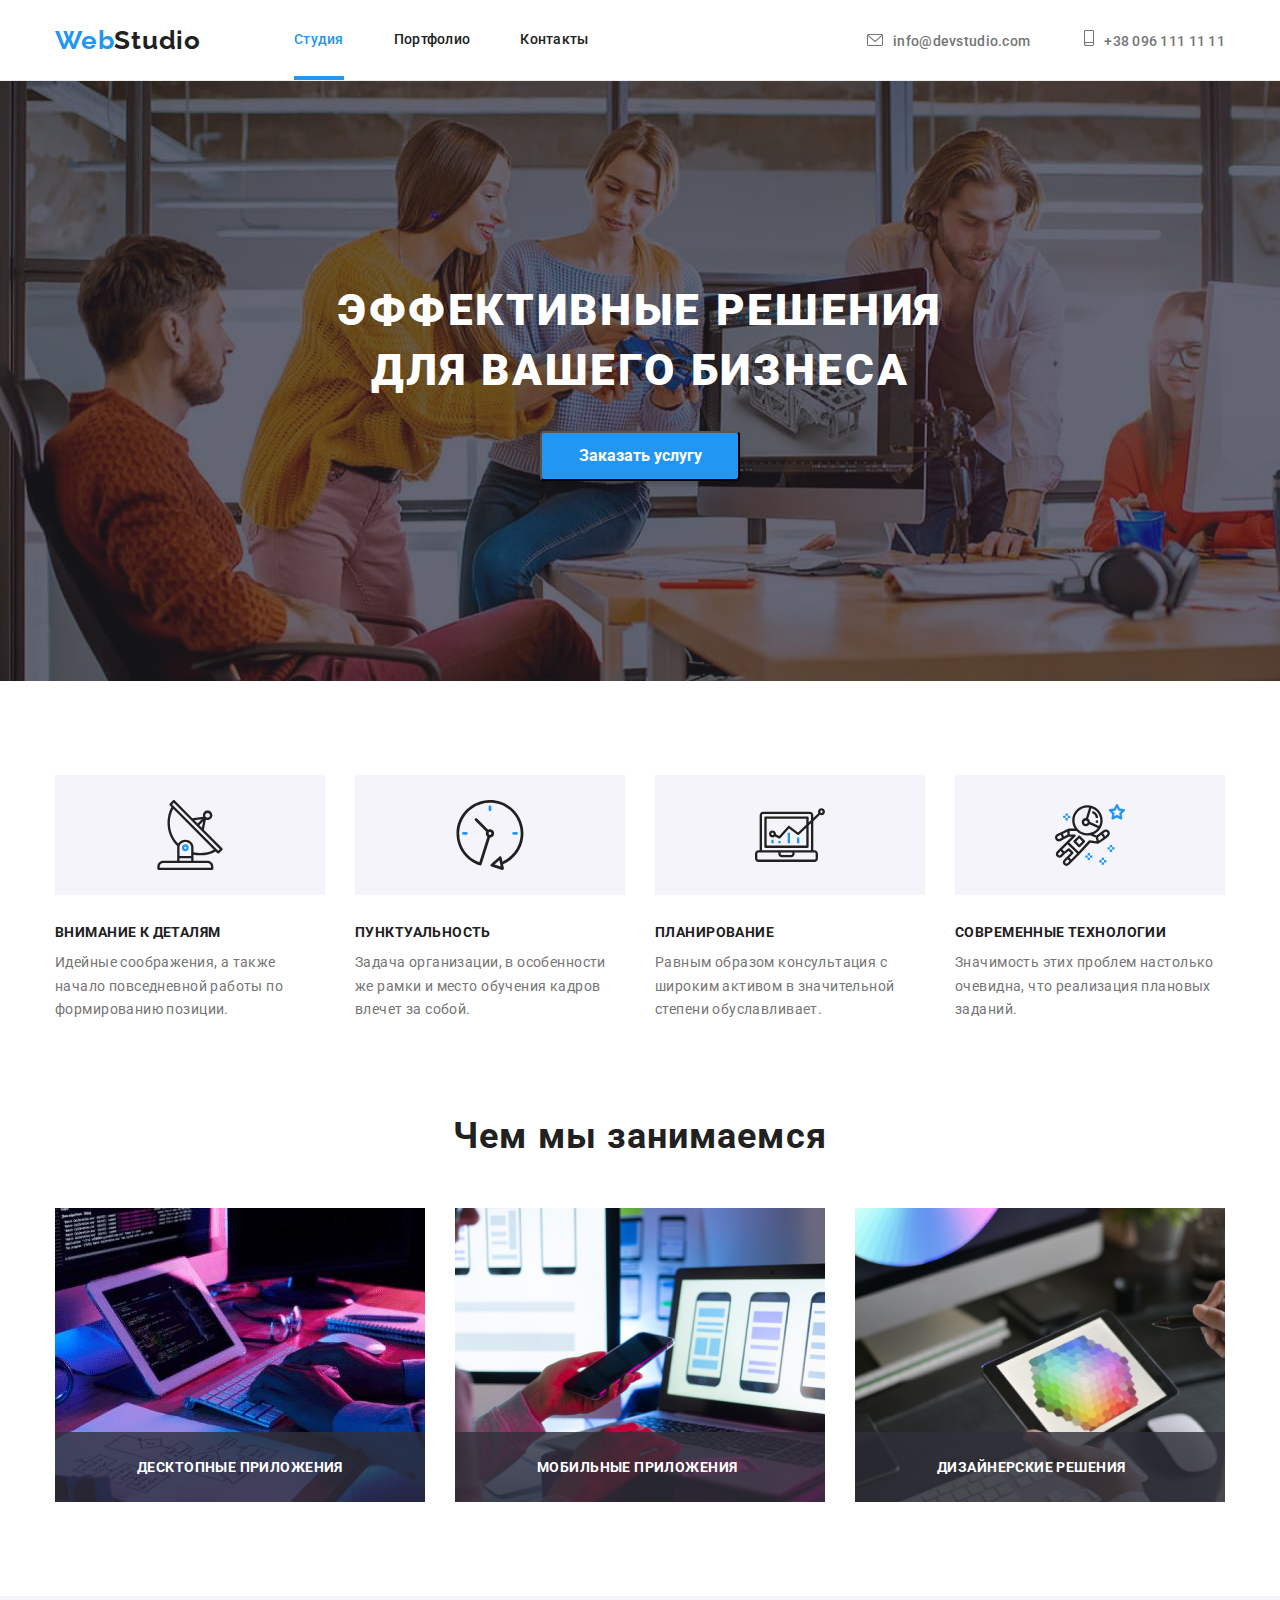
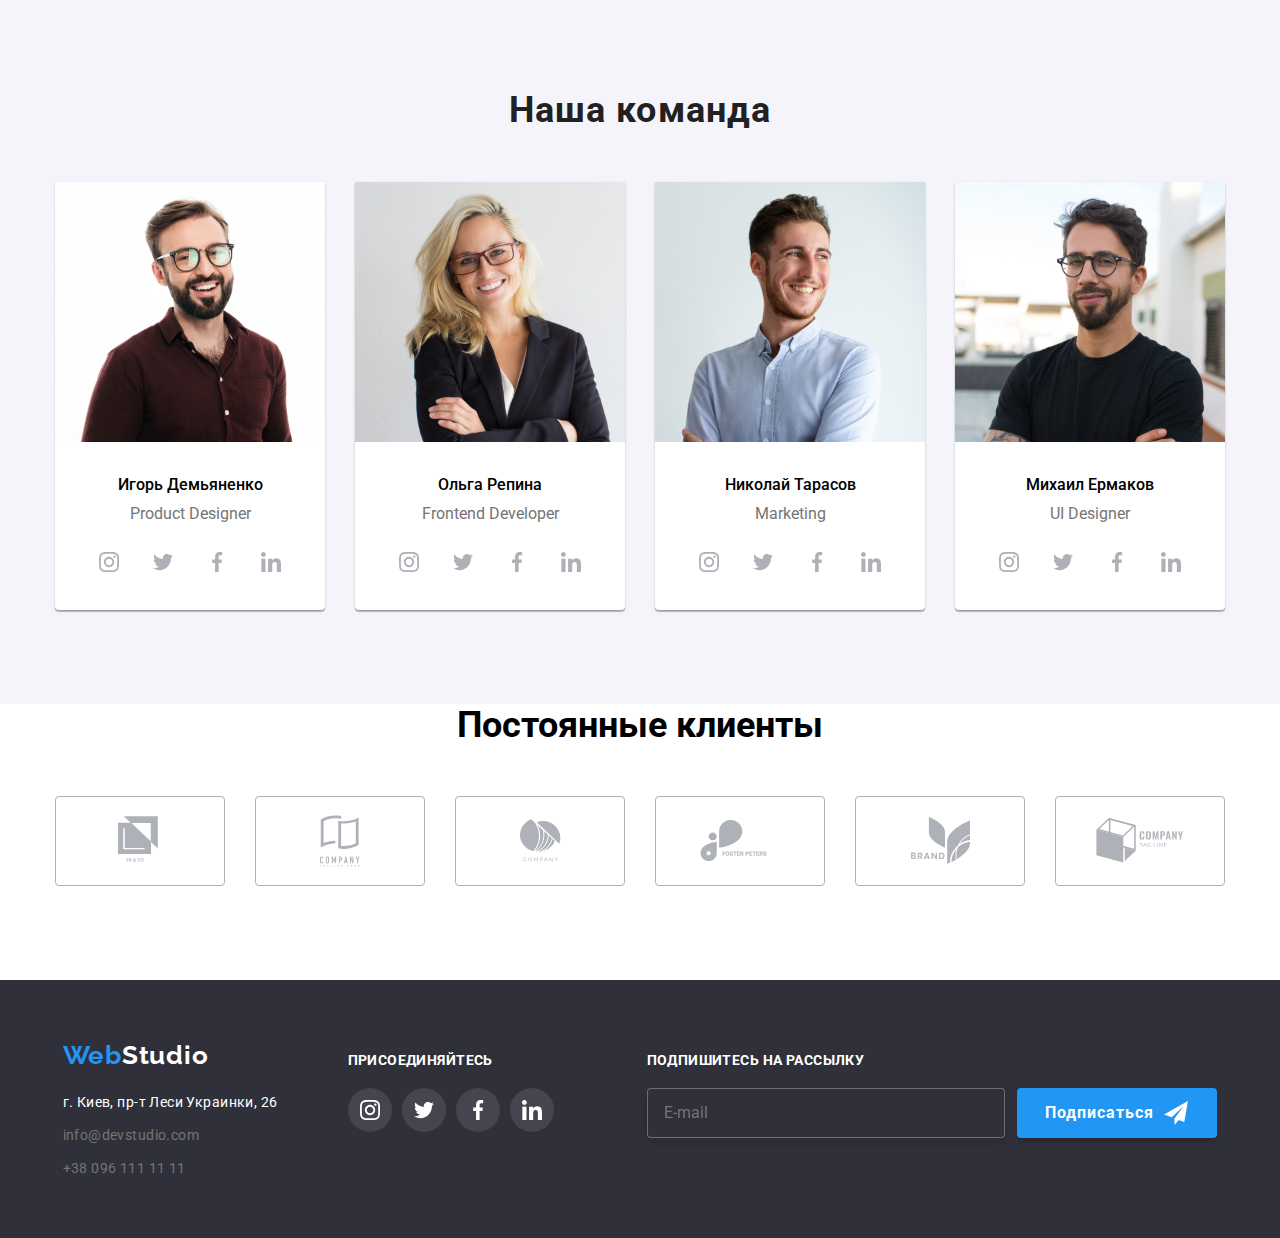
==== index.html @ a075262b "start" ====
<!DOCTYPE html>
<html lang="ru">

<head>
    <meta charset="UTF-8">
    <meta name="viewport" content="width=device-width, initial-scale=1.0">
    <title>домашка</title>
    <link rel="stylesheet" href="https://cdnjs.cloudflare.com/ajax/libs/modern-normalize/1.0.0/modern-normalize.min.css">
    <link rel="stylesheet" href="<link rel="preconnect" href="https://fonts.gstatic.com">
    <link href="https://fonts.googleapis.com/css2?family=Raleway:wght@700&family=Roboto:wght@400;500;700;900&display=swap" rel="stylesheet">
    <link rel="stylesheet" href="./css/main.min.css">
</head>

<body>
    
        <!-- Шапка сайта -->
    <header class="header">
        <div class="container-header">
        <nav class="site-nav" >
            <a class="logo-a" href="#" tabindex="0"> <span class="logo">Web</span>Studio </a>
            <ul class="logo-a-list" > 
                <li class="logo-a-list-item"> <a class="logo-a-list-link" href="#"> <span class="studio" >Студия</span></a></li>
                <li class="logo-a-list-item"> <a class="logo-a-list-link" href="./portfolio.html" > <span class="text-portfolio">Портфолио</span></a> </li>
                <li class="logo-a-list-item"> <a class="logo-a-list-link" href="#" >Контакты</a> </li>
            </ul>
        </nav>
        <address class="header-contact">
            <a class="adress-mail"   href="mailto:info@devstudio.com"> <span  >
                <svg class="header-contact-svg">
                <use href="./images/sprite.svg#icon-mail"></use>
                </svg>info@devstudio.com</span></a>
            <a class="header-contact-tel" href="tel:+380961111111"><span > 
                <svg class="header-contact-tel-svg">
                    <use href="./images/sprite.svg#icon-smartphone"></use>
                </svg>+38 096 111 11 11 </span></a>
        </address>
        </div>
    </header>
    <main>
                <!-- Слоган -->
        <section class="hero">
            <div class="container">
            <h1 class="slogan">ЭФФЕКТИВНЫЕ РЕШЕНИЯ <br> ДЛЯ ВАШЕГО БИЗНЕСА</h1>
            <button data-modal-open class="button-main" type="button"  > <span class="button-main-text" >Заказать услугу</span></button>
            
            <div data-modal class="backdrop is-hidden">
                <div class="modal">
                    <button data-modal-close class="modal-svg" type="button"><svg class="modal-button-close" width="18" height="18">
                            <use xlink:href="./images/sprite2.svg#close"></use>
                        </svg>
                    </button>
                    <b>Оставьте свои данные, мы вам перезвоним</b>
                    <form class="modal-form">
                        <label class="form-lebel"><span>Имя</span><span class="modal-form-input-waepper"><input class="modal-form-input type="text" name="message"> <svg class="modal-icon" width="18" height="18">
                            <use href="./images/sprite2.svg#icon-person-black"></use>
                        </svg></span></label>
                        <label class="form-lebel"><span>Телефон</span><span class="modal-form-input-waepper"><input class="modal-form-input type="text" name="message">
                        <svg class="modal-icon"  width="18" height="18">
                            <use href="./images/sprite2.svg#icon-phone-black"></use></svg></span></label>
                        <label class="form-lebel"><span>Почта</span><span class="modal-form-input-waepper"><input class="modal-form-input type="text" name="message">
                        <svg class="modal-icon"  width="18" height="18">
                            <use href="./images/sprite2.svg#icon-email-black"></use></svg></span></label>
                        <label class="form-lebel"><span>Комментарий</span> <textarea class="modal-form-message"  name="comment" placeholder="Введите текст"></textarea>
                        </label>
                        <input class="modal-form-policy visually-hidden" id="user-policy" type="checkbox" name="user-policy" value="accept-policy"><label class="modal-form-policy-text" for="user-policy" >Соглашаюсь с рассылкой и принимаю <a class="modal-link-policy" href=""> Условия договора</a></label>
                        <button class="modal-form-btn" type="submit"> Отправить </button>
                    </form>
                    

                </div>
            </div>
            </div>
        </section>
        <!-- Критерии  -->
    <section class="criterion">
        
        <div class="container">
            <ul class="criterion-list">
                <li class="criterion-list-item icon-antenna">
                    <h3 class="criterion-title">ВНИМАНИЕ К ДЕТАЛЯМ</h3> <span class="criterion-list-text"> Идейные соображения, а также начало повседневной работы по
                        формированию позиции.</span>
                </li>
                <li class="criterion-list-item icon-clock">
                    <h3 class="criterion-title">ПУНКТУАЛЬНОСТЬ</h3> <span class="criterion-list-text">Задача организации, в особенности же рамки и место обучения кадров
                        влечет за собой.</span>
                </li>
                <li class="criterion-list-item icon-diagram">
                    <h3 class="criterion-title">ПЛАНИРОВАНИЕ</h3> <span class="criterion-list-text">Равным образом консультация с широким активом в значительной степени
                        обуславливает.</span>
                </li>
                <li class="criterion-list-item icon-astronaut">
                    <h3 class="criterion-title">СОВРЕМЕННЫЕ ТЕХНОЛОГИИ</h3> <span class="criterion-list-text">Значимость этих проблем настолько очевидна, что реализация
                        плановых заданий.</span>
                </li>
            </ul>
        </div>
    </section>
        <!-- Чем мы занимаемся -->
        <section class="about-us">
        <div class="container">
            <h2 class="about-us-title">Чем мы занимаемся </h2>
            <ul class="about-us-list">
               <div class="about-us-thumb"> <li class="about-us-title-item"> <img src="images/comp.jpg" width="370" height="294" alt="на компе"> <div class="about-us-box"> <p class="about-us-text">Десктопные приложения</p></div> </li> </div>
                <div class="about-us-thumb"> <li class="about-us-title-item"> <img src="images/img-1.jpg" width="370" height="294" alt=" на телефоне"><div class="about-us-box">
                    <p class="about-us-text">Мобильные приложения</p>
                </div> </li></div>
                <div class="about-us-thumb"> <li class="about-us-title-item"> <img src="images/img-2.jpg" width="370" height="294" alt="планшет"><div class="about-us-box">
                    <p class="about-us-text">Дизайнерские решения</p>
                </div> </li></div>
            </ul>
        </div>
        </section>
        <!-- Наша команда -->
        <section class="team">
            <div class="container">
            <h2 class="team-title">Наша команда</h2>
            <ul class="team-list" >
                <li class="team-list-item"> <img class="team-img" src="images/Игорь.jpg" width="270" height="260" alt=" Игорь">
                    <h4 class="team-list-title">Игорь Демьяненко</h4> <span class="team-list-text" lang="en">Product Designer</span>
                    <ul class="team-list-link">
                        
                        <li class="team-list-link-li"> <a class="team-list-link-item" tabindex="0"><svg class="team-list-link-svg"><use href="./images/sprite2.svg#instagram"></use></svg></a>   </li>
                        <li class="team-list-link-li"> <a class="team-list-link-item" tabindex="0"><svg class="team-list-link-svg"><use href="./images/sprite2.svg#twitter"></use></svg></a>   </li> 
                        <li class="team-list-link-li"> <a class="team-list-link-item" tabindex="0"><svg class="team-list-link-svg"><use href="./images/sprite2.svg#facebook"></use></svg></a>   </li>
                        <li class="team-list-link-li"> <a class="team-list-link-item" tabindex="0"><svg class="team-list-link-svg"><use href="./images/sprite2.svg#linkedin"></use></svg></a>   </li>
                        
                    </ul>
                </li>
                <li class="team-list-item"> <img class="team-img" src="images/Ольга.jpg" width="270" height="260" alt="Ольга">
                    <h4 class="team-list-title">Ольга Репина</h4> <span  class="team-list-text" lang="en">Frontend Developer</span>
                    <ul class="team-list-link">
                    
                        <li class="team-list-link-li"> <a class="team-list-link-item" tabindex="0"><svg class="team-list-link-svg">
                                    <use href="./images/sprite2.svg#instagram"></use>
                                </svg></a> </li>
                        <li class="team-list-link-li"> <a class="team-list-link-item" tabindex="0"><svg class="team-list-link-svg">
                                    <use href="./images/sprite2.svg#twitter"></use>
                                </svg></a> </li>
                        <li class="team-list-link-li"> <a class="team-list-link-item" tabindex="0"><svg class="team-list-link-svg">
                                    <use href="./images/sprite2.svg#facebook"></use>
                                </svg></a> </li>
                        <li class="team-list-link-li"> <a class="team-list-link-item" tabindex="0"><svg class="team-list-link-svg">
                                    <use href="./images/sprite2.svg#linkedin"></use>
                                </svg></a> </li>
                    
                    </ul>
                </li>
                <li class="team-list-item" > <img class="team-img" src="images/Николай.jpg" width="270" height="260" alt="Николай">
                    <h4 class="team-list-title">Николай Тарасов</h4> <span class="team-list-text" lang="en">Marketing</span>
                    <ul class="team-list-link">
                    
                        <li class="team-list-link-li" > <a class="team-list-link-item" tabindex="0"><svg class="team-list-link-svg">
                                    <use href="./images/sprite2.svg#instagram"></use>
                                </svg></a> </li>
                        <li class="team-list-link-li"> <a class="team-list-link-item" tabindex="0"><svg class="team-list-link-svg">
                                    <use href="./images/sprite2.svg#twitter"></use>
                                </svg></a> </li>
                        <li class="team-list-link-li"> <a class="team-list-link-item" tabindex="0"><svg class="team-list-link-svg">
                                    <use href="./images/sprite2.svg#facebook"></use>
                                </svg></a> </li>
                        <li class="team-list-link-li"> <a class="team-list-link-item" tabindex="0"><svg class="team-list-link-svg">
                                    <use href="./images/sprite2.svg#linkedin"></use>
                                </svg></a> </li>
                    </ul>
                </li>
                <li class="team-list-item"> <img class="team-img" src="images/Михаил.jpg" width="270" height="260" alt="Михаил">
                    <h4 class="team-list-title">Михаил Ермаков</h4> <span class="team-list-text" lang="en">UI Designer</span>
                    <ul class="team-list-link">
                    
                        <li  class="team-list-link-li"> <a  class="team-list-link-item" tabindex="0"><svg class="team-list-link-svg">
                                    <use href="./images/sprite2.svg#instagram"></use>
                                </svg></a> </li>
                        <li class="team-list-link-li"> <a class="team-list-link-item" tabindex="0"><svg class="team-list-link-svg">
                                    <use href="./images/sprite2.svg#twitter"></use>
                                </svg></a> </li>
                        <li class="team-list-link-li"> <a class="team-list-link-item" tabindex="0"><svg class="team-list-link-svg">
                                    <use href="./images/sprite2.svg#facebook"></use>
                                </svg></a> </li>
                        <li class="team-list-link-li"> <a class="team-list-link-item" tabindex="0"><svg class="team-list-link-svg">
                                    <use href="./images/sprite2.svg#linkedin"></use>
                                </svg></a> </li>
                    </ul>
                </li>
            </ul>
            </div>
        </section>

        <!-- Постоянные клиенты -->
        <section class="clients">
            <div class="container">
            <h2 class="clients-title" >Постоянные клиенты</h2>
        <ul class="clients-list">
            <li class="clients-list-item"><a class="clients-link" href=""><svg class="clients-svg" width="44" height="49"><use href="./images/sprite2.svg#yaco"></use></svg></a></li>
            <li class="clients-list-item"><a class="clients-link" href=""><svg class="clients-svg" width="40" height="52"><use href="./images/sprite2.svg#company-1"></use></svg></a></li>
            <li class="clients-list-item"><a class="clients-link" href=""><svg  class="clients-svg"width="41" height="43"><use href="./images/sprite2.svg#company-2"></use></svg></a></li>
            <li class="clients-list-item"><a class="clients-link" href=""><svg class="clients-svg" width="80" height="42"><use href="./images/sprite2.svg#foster-peters"></use></svg></a></li>
            <li class="clients-list-item"><a class="clients-link" href=""><svg class="clients-svg" width="59" height="47"><use href="./images/sprite2.svg#brand"></use></svg></a></li>
            <li class="clients-list-item"><a class="clients-link" href=""><svg class="clients-svg" width="88" height="45"><use href="./images/sprite2.svg#company-3"></use></svg></a></li>
        </ul>
        </div>
        </section>
        </main>
        <!-- Подвал -->
        <footer class="footer">
            <div class="container-foot">
                <div class="footer-container">
                <div class="footer-maininfo" >
            <a class="logo-a-footer" href="#"> <span class="logo">Web</span><span class="logo-a-footer-text">Studio</span></a>
            <address class="footer-adress">
                <ul class="footer-list">
               <li class="footer-list-item"> <a class="footer-list-text" href="https://goo.gl/maps/csx7mLunFfqbMCbs7" target="_blank">г. Киев, пр-т Леси Украинки, 26</a> </li>
               <li class="footer-list-item"> <a class="footer-list-contact" href="mailto:info@devstudio.com">info@devstudio.com</a> </li>
               <li class="footer-list-item"> <a class="footer-list-contact" href="tel:+380961111111">+38 096 111 11 11</a> </li>
                </ul>
            </address>
                </div>
            <!-- Присоединяйтесь -->
            <div class="container-recconect">
                <h4>ПРИСОЕДИНЯЙТЕСЬ</h4>
                
                <ul class="container-recconect-list">
                
                    <li class="container-recconect-list-item"> <a class="recconect-list-link" tabindex="0"><svg class="recconect-svg">
                                <use href="./images/sprite2.svg#instagram"></use>
                            </svg></a> </li>
                    <li class="container-recconect-list-item"> <a class="recconect-list-link" tabindex="0"><svg class="recconect-svg">
                                <use href="./images/sprite2.svg#twitter"></use>
                            </svg></a> </li>
                    <li class="container-recconect-list-item"> <a class="recconect-list-link" tabindex="0"><svg class="recconect-svg">
                                <use href="./images/sprite2.svg#facebook"></use>
                            </svg></a> </li>
                    <li class="container-recconect-list-item"> <a class="recconect-list-link" tabindex="0"><svg class="recconect-svg">
                                <use href="./images/sprite2.svg#linkedin"></use>
                            </svg></a> </li>
                
                </ul>
            </div>
            <!-- Обратная связь телега -->
            <div class="subscribe">
                <H4>Подпишитесь на рассылку</H4>
                <div class="form-subscribe">
                <form action="" method="post"> 
                    <input class="fas" type="text" name="message" placeholder="E-mail" />
                </form>
                <form action="" method="">
                    <button class="button-subscribe">  <span >Подписаться </span>  </button>
                </form>
                </div>
            </div>


            </div>
            </div>
            
        </footer>
    
    <script src="./js/modal.js"></script>
</body>

</html>
---- css/main.min.css ----
.visually-hidden{position:absolute;width:1px;height:1px;margin:-1px;border:0;padding:0;white-space:nowrap;-webkit-clip-path:imset(100%);clip-path:imset(100%);clip:rect(0 0 0 0)}:root{--primary-text-color: #757575;--title-text-color: #212121;--dedicated-text-color: #2196f3;--heroandadress-text-color: #ffffff;--main-font: 'Roboto', sans-serif;--second-font: 'Raleway', sans-serif}h1,h2,h3,h4,h5,h6{margin:0}p{margin:0}address{font-style:normal}ul{list-style:none;padding:0px;margin:0px}body{font-family:var(--main-font);margin:0}a{text-decoration:none;color:var(--title-text-color)}.container{width:1200px;padding:0 15px;margin:0 auto;-webkit-box-align:center;-ms-flex-align:center;align-items:center;display:block}.container-foot{width:1185px;padding:0 15px;margin:0 auto;-webkit-box-align:center;-ms-flex-align:center;align-items:center;display:block}.container-footer{width:100px;padding:0 15px;margin:0 auto;-webkit-box-align:center;-ms-flex-align:center;align-items:center;display:block}.portfolio{color:var(--dedicated-text-color)}.portfolio::after{content:'';position:absolute;display:inline-block;width:100%;height:4px;background-color:#2196f3;bottom:0;left:0}.studio{color:var(--dedicated-text-color)}.studio::after{content:'';position:absolute;display:inline-block;width:100%;height:4px;background-color:#2196f3;bottom:0;left:0}.container-header{width:1200px;padding:0 15px;margin:0 auto;-webkit-box-align:center;-ms-flex-align:center;align-items:center;display:-webkit-box;display:-ms-flexbox;display:flex}header{border-bottom:1px solid #ececec;background-color:var(--heroandadress-text-color)}.logo{color:var(--dedicated-text-color)}.logo-a-list-link{position:relative;display:inline-block;padding-top:32px;padding-bottom:32px}.logo-a-list-link:hover,.logo-a-list-link:focus{color:var(--dedicated-text-color);-webkit-transition:250ms cubic-bezier(0.4, 0, 0.2, 1);transition:250ms cubic-bezier(0.4, 0, 0.2, 1)}.logo-a{font-family:var(--second-font);font-style:normal;font-weight:bold;font-size:26px;line-height:1.19;letter-spacing:0.03em;color:var(--title-text-color);margin-right:93px}.logo-a:hover,.logo-a:focus{color:var(--dedicated-text-color);-webkit-transition:250ms cubic-bezier(0.4, 0, 0.2, 1);transition:250ms cubic-bezier(0.4, 0, 0.2, 1)}.logo-a-list{font-style:normal;font-weight:500;font-size:14px;line-height:1.14;letter-spacing:0.02em;display:-webkit-box;display:-ms-flexbox;display:flex}.logo-a-list-item:not(:last-child){margin-right:50px}.site-nav{display:-webkit-box;display:-ms-flexbox;display:flex;-webkit-box-align:center;-ms-flex-align:center;align-items:center}.header-contact-tel{color:var(--primary-text-color)}.header-contact-tel:hover,.header-contact-tel:focus{color:var(--dedicated-text-color);-webkit-transition:250ms cubic-bezier(0.4, 0, 0.2, 1);transition:250ms cubic-bezier(0.4, 0, 0.2, 1)}.header-contact-tel:hover .header-contact-tel-svg,.header-contact-tel:focus .header-contact-tel-svg{fill:var(--dedicated-text-color);-webkit-transition:250ms cubic-bezier(0.4, 0, 0.2, 1);transition:250ms cubic-bezier(0.4, 0, 0.2, 1)}.header-contact{margin-left:auto}.header-contact-tel{font-style:normal;font-weight:500;font-size:14px;line-height:16px;letter-spacing:0.02em}.adress-mail{margin-right:50px;color:var(--primary-text-color);font-style:normal;font-weight:500;font-size:14px;line-height:16px;letter-spacing:0.02em}.adress-mail:hover,.adress-mail:focus{color:var(--dedicated-text-color);-webkit-transition:250ms cubic-bezier(0.4, 0, 0.2, 1);transition:250ms cubic-bezier(0.4, 0, 0.2, 1)}.adress-mail:hover .header-contact-svg,.adress-mail:focus .header-contact-svg{fill:var(--dedicated-text-color);-webkit-transition:250ms cubic-bezier(0.4, 0, 0.2, 1);transition:250ms cubic-bezier(0.4, 0, 0.2, 1)}.header-contact-svg{width:16px;height:12px;fill:#757575;margin-right:10px}.header-contact-tel-svg{width:10px;height:16px;fill:#757575;margin-right:10px}.hero{display:-webkit-box;display:-ms-flexbox;display:flex;-webkit-box-orient:vertical;-webkit-box-direction:normal;-ms-flex-direction:column;flex-direction:column;text-align:center;margin-bottom:94px;background-image:-webkit-gradient(linear, left top, left bottom, from(rgba(47,48,58,0.4)), to(rgba(47,48,58,0.4))),url("../images/hero.jpg");background-image:linear-gradient(rgba(47,48,58,0.4), rgba(47,48,58,0.4)),url("../images/hero.jpg");background-repeat:no-repeat;max-width:1600px;margin-left:auto;margin-right:auto}.slogan{font-style:normal;font-weight:900;font-size:44px;line-height:1.36;letter-spacing:0.06em;text-transform:uppercase;margin-top:200px;margin-bottom:30px;color:var(--heroandadress-text-color)}.button-main{background:#2196f3;-webkit-box-shadow:0px 4px 4px rgba(0,0,0,0.15);box-shadow:0px 4px 4px rgba(0,0,0,0.15);border-radius:4px;width:200px;height:50px;margin-bottom:200px}.button-main-text{font-family:var(--main-font);font-weight:bold;font-size:16px;line-height:30px;color:var(--heroandadress-text-color);min-width:200px;height:50px}.backdrop{position:fixed;top:0;left:0;width:100%;height:100%;background:rgba(0,0,0,0.2);z-index:1;-webkit-transition:250ms cubic-bezier(0.4, 0, 0.2, 1);transition:250ms cubic-bezier(0.4, 0, 0.2, 1)}.backdrop.is-hidden{opacity:0;pointer-events:none}.modal{position:absolute;top:50%;left:50%;-webkit-transform:translate(-50%, -50%);transform:translate(-50%, -50%);padding:40px;width:528px;height:581px;background-color:#ffffff;-webkit-box-shadow:0px 1px 3px rgba(0,0,0,0.12),0px 1px 1px rgba(0,0,0,0.14),0px 2px 1px rgba(0,0,0,0.2);box-shadow:0px 1px 3px rgba(0,0,0,0.12),0px 1px 1px rgba(0,0,0,0.14),0px 2px 1px rgba(0,0,0,0.2);border-radius:4px}.modal-svg{position:absolute;top:8px;right:8px;width:30px;height:30px;background:#ffffff;border-radius:50%;border:1px solid rgba(0,0,0,0.1);-webkit-box-sizing:border-box;box-sizing:border-box;-webkit-box-pack:center;-ms-flex-pack:center;justify-content:center;-webkit-box-align:center;-ms-flex-align:center;align-items:center;display:-webkit-box;display:-ms-flexbox;display:flex}.modal-svg:hover .modal-button-close,.modal-svg:focus .modal-button-close{fill:var(--dedicated-text-color);-webkit-transition:250ms cubic-bezier(0.4, 0, 0.2, 1);transition:250ms cubic-bezier(0.4, 0, 0.2, 1);cursor:pointer}.modal b{display:block;font-style:normal;font-weight:bold;font-size:20px;line-height:23px;text-align:center;letter-spacing:0.03em;color:#212121;margin-bottom:12px}.modal-form{display:-webkit-box;display:-ms-flexbox;display:flex;-webkit-box-orient:vertical;-webkit-box-direction:normal;-ms-flex-direction:column;flex-direction:column;text-align:left}.modal-form span{display:block;font-style:normal;font-weight:normal;font-size:12px;line-height:14px;letter-spacing:0.01em;color:#757575;margin-bottom:4px}.modal-form-input{width:100%;height:40px;border:1px solid rgba(33,33,33,0.2);-webkit-box-sizing:border-box;box-sizing:border-box;border-radius:4px;padding-left:42px;cursor:pointer}.modal-form-input:focus+.modal-icon{fill:var(--dedicated-text-color);-webkit-transition:250ms cubic-bezier(0.4, 0, 0.2, 1);transition:250ms cubic-bezier(0.4, 0, 0.2, 1)}.modal-form-input:focus{border-color:var(--dedicated-text-color);outline:none}.modal-form-input-waepper{position:relative}.modal-icon{position:absolute;top:50%;left:12px;-webkit-transform:translateY(-50%);transform:translateY(-50%)}.modal-form-message{font-style:normal;font-weight:normal;font-size:12px;line-height:14px;letter-spacing:0.01em;border:1px solid rgba(33,33,33,0.2);resize:none;height:120px;width:100%;padding:12px 16px;cursor:pointer}.modal-form-message:focus{border-color:var(--dedicated-text-color);outline:none}.modal-form-policy-text{margin-top:20px;font-weight:400;font-size:14px;line-height:1.71;letter-spacing:0.03em}.modal-form-policy-text::before{content:'';display:inline-block;width:16px;height:15px;border-radius:2px;border:2px solid #000000;margin-right:7px}.modal-form-policy:checked+.modal-form-policy-text::before{background-color:var(--dedicated-text-color);background-image:url("../images/Vector.svg");background-repeat:no-repeat;background-position:center;border-color:var(--dedicated-text-color);-webkit-transition:250ms cubic-bezier(0.4, 0, 0.2, 1);transition:250ms cubic-bezier(0.4, 0, 0.2, 1)}.modal-link-policy{text-decoration:underline;color:var(--dedicated-text-color);-webkit-transition:250ms cubic-bezier(0.4, 0, 0.2, 1);transition:250ms cubic-bezier(0.4, 0, 0.2, 1)}.modal-form-btn{width:200px;height:50px;background:#188ce8;-webkit-box-shadow:0px 4px 4px rgba(0,0,0,0.15);box-shadow:0px 4px 4px rgba(0,0,0,0.15);border-radius:4px;font-family:Roboto;font-style:normal;font-weight:bold;font-size:16px;line-height:30px;display:block;-webkit-box-align:center;-ms-flex-align:center;align-items:center;text-align:center;letter-spacing:0.06em;color:#ffffff;margin-top:30px;margin-left:auto;margin-right:auto;-webkit-transition:250ms cubic-bezier(0.4, 0, 0.2, 1);transition:250ms cubic-bezier(0.4, 0, 0.2, 1);cursor:pointer;border:none}.criterion{margin-bottom:94px}.criterion .criterion-list{display:-webkit-box;display:-ms-flexbox;display:flex}.criterion .criterion-title{font-style:normal;font-weight:bold;font-size:14px;line-height:1.14;letter-spacing:0.03em;text-transform:uppercase;color:var(--title-text-color);margin-bottom:10px}.criterion .criterion-list-text{font-style:normal;font-weight:normal;font-size:14px;line-height:1.71;letter-spacing:0.03em;color:var(--primary-text-color)}.criterion-list-item::before{content:'';display:block;width:270px;height:120px;background-position:center;background-repeat:no-repeat;background-color:#f5f4fa;margin-bottom:30px}.criterion .icon-antenna::before{background-image:url("../images/antenna.svg")}.criterion .icon-clock::before{background-image:url("../images/clock.svg")}.criterion .icon-diagram::before{background-image:url("../images/diagram.svg")}.criterion .icon-astronaut::before{background-image:url("../images/astronaut.svg")}.criterion .criterion-list-item:not(:last-child){margin-right:30px}.about-us-list{display:-webkit-box;display:-ms-flexbox;display:flex}.about-us{margin-bottom:94px}.about-us-title{font-weight:bold;font-size:36px;line-height:1.16;text-align:center;letter-spacing:0.03em;color:var(--title-text-color);margin-bottom:50px}.about-us-thumb:not(:last-child){margin-right:30px}.about-us-thumb{position:relative;width:370px;height:294px}.about-us-box{display:block;width:370px;height:70px;position:absolute;bottom:0;left:0;background:rgba(47,48,58,0.8)}.about-us-text{display:inline-block;font-style:normal;font-weight:bold;font-size:14px;line-height:16px;letter-spacing:0.03em;text-transform:uppercase;margin:27px 82px;color:#ffffff}.team{padding-top:94px;background-color:#f5f4fa}.team-list{display:-webkit-box;display:-ms-flexbox;display:flex}.team-list-item{width:270px;height:428px;-webkit-box-shadow:0px 1px 3px rgba(0,0,0,0.12),0px 1px 1px rgba(0,0,0,0.14),0px 2px 1px rgba(0,0,0,0.2);box-shadow:0px 1px 3px rgba(0,0,0,0.12),0px 1px 1px rgba(0,0,0,0.14),0px 2px 1px rgba(0,0,0,0.2);border-radius:0px 0px 4px 4px;background-color:var(--heroandadress-text-color);text-align:center;margin-bottom:94px}.team-list-item:not(:last-child){margin-right:30px}.team-img{margin-bottom:30px}.team-title{font-weight:bold;font-size:36px;line-height:1.16;text-align:center;letter-spacing:0.03em;color:var(--title-text-color);margin-bottom:50px}.team-list-title{font-style:normal;font-weight:500;font-size:16px;line-height:1.18;margin-bottom:10px}.team-list-text{font-style:normal;font-weight:normal;font-size:16px;line-height:1.18;color:var(--primary-text-color)}.team-list-link{display:-webkit-box;display:-ms-flexbox;display:flex;-webkit-box-pack:center;-ms-flex-pack:center;justify-content:center;margin-top:16px}.team-list-link-li:focus{background-color:#2196f3;-webkit-transition:250ms cubic-bezier(0.4, 0, 0.2, 1);transition:250ms cubic-bezier(0.4, 0, 0.2, 1)}.team-list-link-li:not(:last-child){margin-right:10px}.team-list-link-item{width:44px;height:44px;display:block;border-radius:50%;background-color:#ffffff;display:-webkit-box;display:-ms-flexbox;display:flex;-webkit-box-pack:center;-ms-flex-pack:center;justify-content:center;-webkit-box-align:center;-ms-flex-align:center;align-items:center}.team-list-link-item:hover,.team-list-link-item:focus{background-color:#2196f3;-webkit-transition:250ms cubic-bezier(0.4, 0, 0.2, 1);transition:250ms cubic-bezier(0.4, 0, 0.2, 1)}.team-list-link-item:hover .team-list-link-svg,.team-list-link-item:focus .team-list-link-svg{fill:#ffffff;-webkit-transition:250ms cubic-bezier(0.4, 0, 0.2, 1);transition:250ms cubic-bezier(0.4, 0, 0.2, 1)}.team-list-link-svg{width:20px;height:20px;fill:#afb1b8}.clients{margin-bottom:94px}.clients .clients-list{display:-webkit-box;display:-ms-flexbox;display:flex}.clients .clients-title{text-align:center;font-style:normal;font-weight:bold;font-size:36px;line-height:42px;margin-bottom:50px}.clients .clients-list-item:not(:last-child){margin-right:30px}.clients .clients-link{display:-webkit-box;display:-ms-flexbox;display:flex;width:170px;height:90px;border:1px solid #afb1b8;border-radius:4px}.clients .clients-svg{margin:auto;fill:#afb1b8}.clients-link:hover,.clients-link:focus{border:1px solid #2196f3;border-radius:4px;-webkit-transition:250ms cubic-bezier(0.4, 0, 0.2, 1);transition:250ms cubic-bezier(0.4, 0, 0.2, 1)}.clients-link:hover .clients-svg,.clients-link:focus .clients-svg{fill:#2196f3;-webkit-transition:250ms cubic-bezier(0.4, 0, 0.2, 1);transition:250ms cubic-bezier(0.4, 0, 0.2, 1)}.footer{background-color:#2f303a;padding-top:60px;padding-bottom:57px}.logo-a-footer{font-family:var(--second-font);font-style:normal;font-weight:bold;font-size:26px;line-height:1.19;letter-spacing:0.03em;color:var(--title-text-color);display:inline-block;margin-bottom:20px}.logo-a-footer-text{color:var(--heroandadress-text-color)}.footer-list-item:not(:last-child){margin-bottom:9px}.footer-list-text{color:var(--heroandadress-text-color)}.footer-list{font-style:normal;font-weight:normal;font-size:14px;line-height:1.71;letter-spacing:0.03em;color:rgba(255,255,255,0.6)}.footer-list-contact{color:var(--primary-text-color)}.footer-container{display:-webkit-box;display:-ms-flexbox;display:flex}.container-recconect{margin-top:12px;margin-left:70px}.container-recconect h4{font-style:normal;font-weight:bold;font-size:14px;line-height:16px;letter-spacing:0.03em;text-transform:uppercase;color:#ffffff}.container-recconect-list{display:-webkit-box;display:-ms-flexbox;display:flex;-webkit-box-pack:center;-ms-flex-pack:center;justify-content:center;margin-top:20px}.container-recconect-list-item:not(:last-child){margin-right:10px}.recconect-svg{width:20px;height:20px;fill:#ffffff}.recconect-list-link{width:44px;height:44px;border-radius:50%;background-color:rgba(255,255,255,0.1);display:-webkit-box;display:-ms-flexbox;display:flex;-webkit-box-pack:center;-ms-flex-pack:center;justify-content:center;-webkit-box-align:center;-ms-flex-align:center;align-items:center}.recconect-list-link:hover,.recconect-list-link:focus{background-color:#2196f3;-webkit-transition:250ms cubic-bezier(0.4, 0, 0.2, 1);transition:250ms cubic-bezier(0.4, 0, 0.2, 1)}.subscribe{margin-top:12px;margin-left:93px}.form-subscribe{display:-webkit-box;display:-ms-flexbox;display:flex}.subscribe h4{font-style:normal;font-weight:bold;font-size:14px;line-height:16px;letter-spacing:0.03em;text-transform:uppercase;color:#ffffff;margin-bottom:20px}.fas{width:358px;height:50px;border:1px solid rgba(255,255,255,0.3);-webkit-box-sizing:border-box;box-sizing:border-box;-webkit-filter:drop-shadow(0px 4px 4px rgba(0,0,0,0.15));filter:drop-shadow(0px 4px 4px rgba(0,0,0,0.15));border-radius:4px;background-color:#2f303a;color:rgba(255,255,255,0.6);margin-right:12px;padding-left:16px;padding-top:15px;padding-bottom:15px}.button-subscribe{display:-webkit-box;display:-ms-flexbox;display:flex;background:#2196f3;-webkit-box-shadow:0px 4px 4px rgba(0,0,0,0.15);box-shadow:0px 4px 4px rgba(0,0,0,0.15);border-radius:4px;width:200px;height:50px;-webkit-box-align:center;-ms-flex-align:center;align-items:center;-webkit-box-pack:center;-ms-flex-pack:center;justify-content:center;border:none}.button-subscribe::after{content:'';display:inline-block;width:24px;height:24px;background-image:url("../images/icon-send.svg");background-position:center}.button-subscribe span{font-family:Roboto;font-style:normal;font-weight:bold;font-size:16px;line-height:30px;letter-spacing:0.06em;color:#ffffff;margin-right:10px}.header-portfolio{margin-bottom:64px}.work-list-title{font-style:normal;font-weight:bold;font-size:18px;line-height:2;letter-spacing:0.06em;color:var(--title-text-color);margin-bottom:4px}.work-list-text{font-style:normal;font-weight:normal;font-size:16px;line-height:1.87;letter-spacing:0.03em;color:var(--primary-text-color)}.list-button{display:-webkit-box;display:-ms-flexbox;display:flex;-webkit-box-pack:center;-ms-flex-pack:center;justify-content:center;margin-bottom:34px}.list-button-item{height:38px}.list-button-item:not(:last-child){margin-right:8px}.work-button{background:#f5f4fa;padding:6px 22px;border-radius:4px;border:unset}.work-button:hover,.work-button:focus{background-color:var(--dedicated-text-color);-webkit-box-shadow:0px 4px 4px rgba(0,0,0,0.25);box-shadow:0px 4px 4px rgba(0,0,0,0.25);-webkit-transition:250ms cubic-bezier(0.4, 0, 0.2, 1);transition:250ms cubic-bezier(0.4, 0, 0.2, 1)}.work-button:hover .work-button-text,.work-button:focus .work-button-text{color:#ffffff;-webkit-transition:250ms cubic-bezier(0.4, 0, 0.2, 1);transition:250ms cubic-bezier(0.4, 0, 0.2, 1)}.work-button-text{font-style:normal;font-weight:500;font-size:16px;line-height:1.62}.work-list{display:-webkit-box;display:-ms-flexbox;display:flex;-ms-flex-wrap:wrap;flex-wrap:wrap;margin-bottom:94px}.work-list-item{margin-right:30px;margin-bottom:30px;width:370px;border:1px solid #eeeeee}.work-list-link{display:inline-block}.work-list-link:hover,.work-list-link:focus{-webkit-box-shadow:0px 4px 4px rgba(0,0,0,0.25);box-shadow:0px 4px 4px rgba(0,0,0,0.25);-webkit-transition:250ms cubic-bezier(0.4, 0, 0.2, 1);transition:250ms cubic-bezier(0.4, 0, 0.2, 1)}.work-list-link:hover .work-thumb-title,.work-list-link:focus .work-thumb-title{-webkit-transform:translateY(0%);transform:translateY(0%)}.work-list-item:nth-child(3n){margin-right:0}.text-container{margin:20px 24px}.work-thumb{position:relative;width:370px;height:294px;overflow:hidden}.work-thumb-title{position:absolute;width:100%;height:100%;-webkit-transform:translateY(100%);transform:translateY(100%);-webkit-transition:250ms cubic-bezier(0.4, 0, 0.2, 1);transition:250ms cubic-bezier(0.4, 0, 0.2, 1);background:rgba(33,150,243,0.9);padding:63px 24px;font-family:Roboto;font-style:normal;font-weight:normal;font-size:18px;line-height:28px;letter-spacing:0.03em;color:#ffffff}
/*# sourceMappingURL=main.min.css.map */
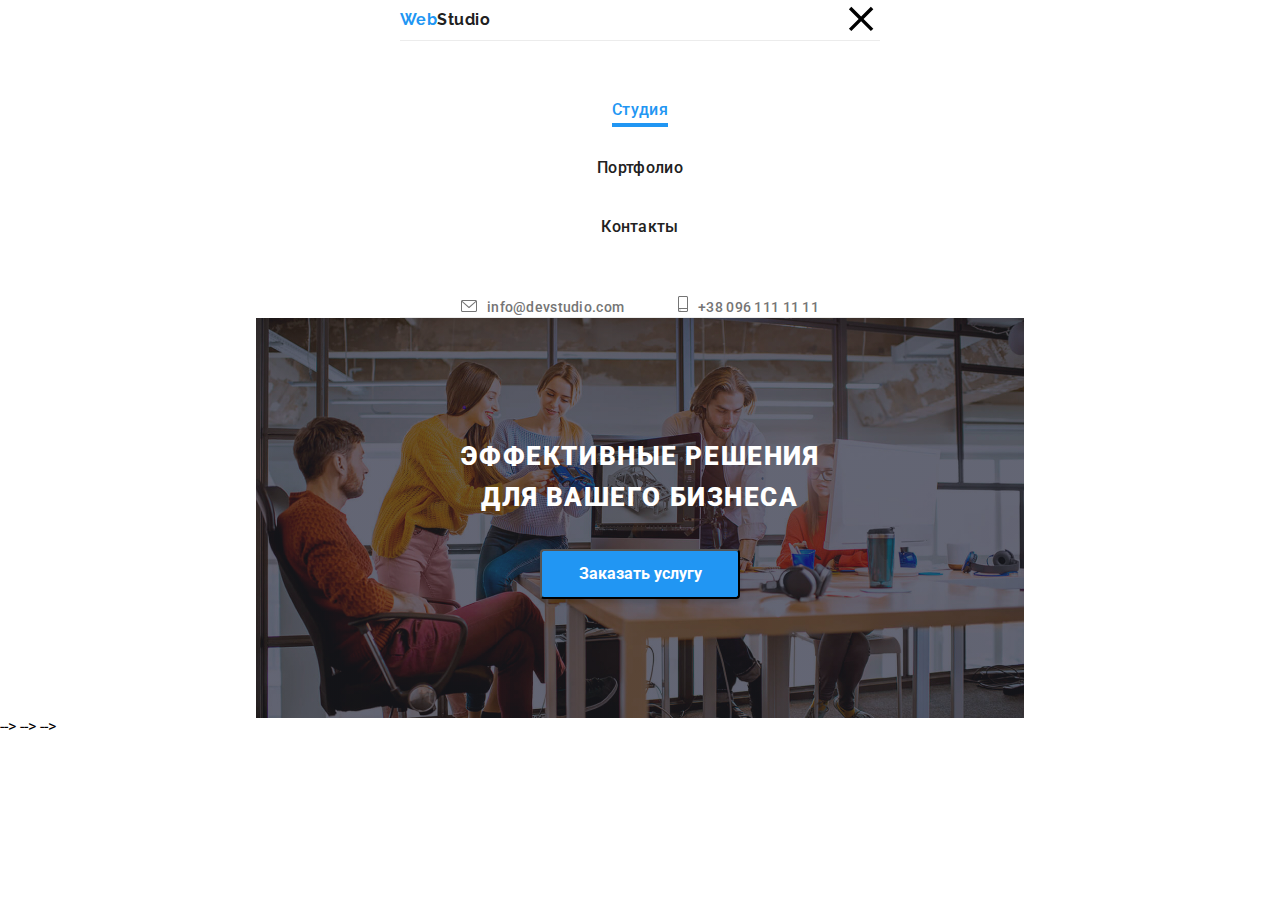
==== commit 3d276e1b: "1" ====
--- a/index.html
+++ b/index.html
@@ -14,16 +14,26 @@
 <body>
     
         <!-- Шапка сайта -->
-    <header class="header">
-        <div class="container-header">
+    <header class="header adap">
+        <!-- <div class="container-header"> -->
         <nav class="site-nav" >
             <a class="logo-a" href="#" tabindex="0"> <span class="logo">Web</span>Studio </a>
-            <ul class="logo-a-list" > 
-                <li class="logo-a-list-item"> <a class="logo-a-list-link" href="#"> <span class="studio" >Студия</span></a></li>
-                <li class="logo-a-list-item"> <a class="logo-a-list-link" href="./portfolio.html" > <span class="text-portfolio">Портфолио</span></a> </li>
-                <li class="logo-a-list-item"> <a class="logo-a-list-link" href="#" >Контакты</a> </li>
-            </ul>
+            <!-- Кнопка меню на мобилке -->
+            <button type="button" class="menu-button is-open" data-menu-button>
+                <svg width="40" height="40" >
+                <use class="icon-close" href="./images/sprite2.svg#close"></use>
+                <use class="icon-menu" href="./images/sprite2.svg#menu"></use>
+            </svg>
+            </button>
+            
         </nav>
+        <div class="menu is-open" data-menu>
+        <ul class="logo-a-list ">
+            <li class="logo-a-list-item"> <a class="logo-a-list-link" href="#"> <span class="studio">Студия</span></a></li>
+            <li class="logo-a-list-item"> <a class="logo-a-list-link" href="./portfolio.html"> <span
+                        class="text-portfolio">Портфолио</span></a> </li>
+            <li class="logo-a-list-item"> <a class="logo-a-list-link" href="#">Контакты</a> </li>
+        </ul>
         <address class="header-contact">
             <a class="adress-mail"   href="mailto:info@devstudio.com"> <span  >
                 <svg class="header-contact-svg">
@@ -40,7 +50,7 @@
                 <!-- Слоган -->
         <section class="hero">
             <div class="container">
-            <h1 class="slogan">ЭФФЕКТИВНЫЕ РЕШЕНИЯ <br> ДЛЯ ВАШЕГО БИЗНЕСА</h1>
+            <h1 class="slogan">ЭФФЕКТИВНЫЕ РЕШЕНИЯ  ДЛЯ ВАШЕГО БИЗНЕСА</h1>
             <button data-modal-open class="button-main" type="button"  > <span class="button-main-text" >Заказать услугу</span></button>
             
             <div data-modal class="backdrop is-hidden">
@@ -72,7 +82,7 @@
             </div>
         </section>
         <!-- Критерии  -->
-    <section class="criterion">
+    <!-- <section class="criterion">
         
         <div class="container">
             <ul class="criterion-list">
@@ -96,7 +106,7 @@
         </div>
     </section>
         <!-- Чем мы занимаемся -->
-        <section class="about-us">
+        <!-- <section class="about-us">
         <div class="container">
             <h2 class="about-us-title">Чем мы занимаемся </h2>
             <ul class="about-us-list">
@@ -109,9 +119,9 @@
                 </div> </li></div>
             </ul>
         </div>
-        </section>
+        </section> -->
         <!-- Наша команда -->
-        <section class="team">
+        <!-- <section class="team">
             <div class="container">
             <h2 class="team-title">Наша команда</h2>
             <ul class="team-list" >
@@ -183,10 +193,10 @@
                 </li>
             </ul>
             </div>
-        </section>
+        </section> -->
 
         <!-- Постоянные клиенты -->
-        <section class="clients">
+        <!-- <section class="clients">
             <div class="container">
             <h2 class="clients-title" >Постоянные клиенты</h2>
         <ul class="clients-list">
@@ -199,9 +209,9 @@
         </ul>
         </div>
         </section>
-        </main>
+        </main> --> -->
         <!-- Подвал -->
-        <footer class="footer">
+        <!-- <footer class="footer">
             <div class="container-foot">
                 <div class="footer-container">
                 <div class="footer-maininfo" >
@@ -215,7 +225,7 @@
             </address>
                 </div>
             <!-- Присоединяйтесь -->
-            <div class="container-recconect">
+            <!-- <div class="container-recconect">
                 <h4>ПРИСОЕДИНЯЙТЕСЬ</h4>
                 
                 <ul class="container-recconect-list">
@@ -236,7 +246,7 @@
                 </ul>
             </div>
             <!-- Обратная связь телега -->
-            <div class="subscribe">
+            <!-- <div class="subscribe">
                 <H4>Подпишитесь на рассылку</H4>
                 <div class="form-subscribe">
                 <form action="" method="post"> 
@@ -250,9 +260,10 @@
 
 
             </div>
-            </div>
+            </div> -->
             
-        </footer>
+        <!-- </footer> --> --> -->
+    
     
     <script src="./js/modal.js"></script>
 </body>
--- a/css/main.min.css
+++ b/css/main.min.css
@@ -1,2 +1,2 @@
-.visually-hidden{position:absolute;width:1px;height:1px;margin:-1px;border:0;padding:0;white-space:nowrap;-webkit-clip-path:imset(100%);clip-path:imset(100%);clip:rect(0 0 0 0)}:root{--primary-text-color: #757575;--title-text-color: #212121;--dedicated-text-color: #2196f3;--heroandadress-text-color: #ffffff;--main-font: 'Roboto', sans-serif;--second-font: 'Raleway', sans-serif}h1,h2,h3,h4,h5,h6{margin:0}p{margin:0}address{font-style:normal}ul{list-style:none;padding:0px;margin:0px}body{font-family:var(--main-font);margin:0}a{text-decoration:none;color:var(--title-text-color)}.container{width:1200px;padding:0 15px;margin:0 auto;-webkit-box-align:center;-ms-flex-align:center;align-items:center;display:block}.container-foot{width:1185px;padding:0 15px;margin:0 auto;-webkit-box-align:center;-ms-flex-align:center;align-items:center;display:block}.container-footer{width:100px;padding:0 15px;margin:0 auto;-webkit-box-align:center;-ms-flex-align:center;align-items:center;display:block}.portfolio{color:var(--dedicated-text-color)}.portfolio::after{content:'';position:absolute;display:inline-block;width:100%;height:4px;background-color:#2196f3;bottom:0;left:0}.studio{color:var(--dedicated-text-color)}.studio::after{content:'';position:absolute;display:inline-block;width:100%;height:4px;background-color:#2196f3;bottom:0;left:0}.container-header{width:1200px;padding:0 15px;margin:0 auto;-webkit-box-align:center;-ms-flex-align:center;align-items:center;display:-webkit-box;display:-ms-flexbox;display:flex}header{border-bottom:1px solid #ececec;background-color:var(--heroandadress-text-color)}.logo{color:var(--dedicated-text-color)}.logo-a-list-link{position:relative;display:inline-block;padding-top:32px;padding-bottom:32px}.logo-a-list-link:hover,.logo-a-list-link:focus{color:var(--dedicated-text-color);-webkit-transition:250ms cubic-bezier(0.4, 0, 0.2, 1);transition:250ms cubic-bezier(0.4, 0, 0.2, 1)}.logo-a{font-family:var(--second-font);font-style:normal;font-weight:bold;font-size:26px;line-height:1.19;letter-spacing:0.03em;color:var(--title-text-color);margin-right:93px}.logo-a:hover,.logo-a:focus{color:var(--dedicated-text-color);-webkit-transition:250ms cubic-bezier(0.4, 0, 0.2, 1);transition:250ms cubic-bezier(0.4, 0, 0.2, 1)}.logo-a-list{font-style:normal;font-weight:500;font-size:14px;line-height:1.14;letter-spacing:0.02em;display:-webkit-box;display:-ms-flexbox;display:flex}.logo-a-list-item:not(:last-child){margin-right:50px}.site-nav{display:-webkit-box;display:-ms-flexbox;display:flex;-webkit-box-align:center;-ms-flex-align:center;align-items:center}.header-contact-tel{color:var(--primary-text-color)}.header-contact-tel:hover,.header-contact-tel:focus{color:var(--dedicated-text-color);-webkit-transition:250ms cubic-bezier(0.4, 0, 0.2, 1);transition:250ms cubic-bezier(0.4, 0, 0.2, 1)}.header-contact-tel:hover .header-contact-tel-svg,.header-contact-tel:focus .header-contact-tel-svg{fill:var(--dedicated-text-color);-webkit-transition:250ms cubic-bezier(0.4, 0, 0.2, 1);transition:250ms cubic-bezier(0.4, 0, 0.2, 1)}.header-contact{margin-left:auto}.header-contact-tel{font-style:normal;font-weight:500;font-size:14px;line-height:16px;letter-spacing:0.02em}.adress-mail{margin-right:50px;color:var(--primary-text-color);font-style:normal;font-weight:500;font-size:14px;line-height:16px;letter-spacing:0.02em}.adress-mail:hover,.adress-mail:focus{color:var(--dedicated-text-color);-webkit-transition:250ms cubic-bezier(0.4, 0, 0.2, 1);transition:250ms cubic-bezier(0.4, 0, 0.2, 1)}.adress-mail:hover .header-contact-svg,.adress-mail:focus .header-contact-svg{fill:var(--dedicated-text-color);-webkit-transition:250ms cubic-bezier(0.4, 0, 0.2, 1);transition:250ms cubic-bezier(0.4, 0, 0.2, 1)}.header-contact-svg{width:16px;height:12px;fill:#757575;margin-right:10px}.header-contact-tel-svg{width:10px;height:16px;fill:#757575;margin-right:10px}.hero{display:-webkit-box;display:-ms-flexbox;display:flex;-webkit-box-orient:vertical;-webkit-box-direction:normal;-ms-flex-direction:column;flex-direction:column;text-align:center;margin-bottom:94px;background-image:-webkit-gradient(linear, left top, left bottom, from(rgba(47,48,58,0.4)), to(rgba(47,48,58,0.4))),url("../images/hero.jpg");background-image:linear-gradient(rgba(47,48,58,0.4), rgba(47,48,58,0.4)),url("../images/hero.jpg");background-repeat:no-repeat;max-width:1600px;margin-left:auto;margin-right:auto}.slogan{font-style:normal;font-weight:900;font-size:44px;line-height:1.36;letter-spacing:0.06em;text-transform:uppercase;margin-top:200px;margin-bottom:30px;color:var(--heroandadress-text-color)}.button-main{background:#2196f3;-webkit-box-shadow:0px 4px 4px rgba(0,0,0,0.15);box-shadow:0px 4px 4px rgba(0,0,0,0.15);border-radius:4px;width:200px;height:50px;margin-bottom:200px}.button-main-text{font-family:var(--main-font);font-weight:bold;font-size:16px;line-height:30px;color:var(--heroandadress-text-color);min-width:200px;height:50px}.backdrop{position:fixed;top:0;left:0;width:100%;height:100%;background:rgba(0,0,0,0.2);z-index:1;-webkit-transition:250ms cubic-bezier(0.4, 0, 0.2, 1);transition:250ms cubic-bezier(0.4, 0, 0.2, 1)}.backdrop.is-hidden{opacity:0;pointer-events:none}.modal{position:absolute;top:50%;left:50%;-webkit-transform:translate(-50%, -50%);transform:translate(-50%, -50%);padding:40px;width:528px;height:581px;background-color:#ffffff;-webkit-box-shadow:0px 1px 3px rgba(0,0,0,0.12),0px 1px 1px rgba(0,0,0,0.14),0px 2px 1px rgba(0,0,0,0.2);box-shadow:0px 1px 3px rgba(0,0,0,0.12),0px 1px 1px rgba(0,0,0,0.14),0px 2px 1px rgba(0,0,0,0.2);border-radius:4px}.modal-svg{position:absolute;top:8px;right:8px;width:30px;height:30px;background:#ffffff;border-radius:50%;border:1px solid rgba(0,0,0,0.1);-webkit-box-sizing:border-box;box-sizing:border-box;-webkit-box-pack:center;-ms-flex-pack:center;justify-content:center;-webkit-box-align:center;-ms-flex-align:center;align-items:center;display:-webkit-box;display:-ms-flexbox;display:flex}.modal-svg:hover .modal-button-close,.modal-svg:focus .modal-button-close{fill:var(--dedicated-text-color);-webkit-transition:250ms cubic-bezier(0.4, 0, 0.2, 1);transition:250ms cubic-bezier(0.4, 0, 0.2, 1);cursor:pointer}.modal b{display:block;font-style:normal;font-weight:bold;font-size:20px;line-height:23px;text-align:center;letter-spacing:0.03em;color:#212121;margin-bottom:12px}.modal-form{display:-webkit-box;display:-ms-flexbox;display:flex;-webkit-box-orient:vertical;-webkit-box-direction:normal;-ms-flex-direction:column;flex-direction:column;text-align:left}.modal-form span{display:block;font-style:normal;font-weight:normal;font-size:12px;line-height:14px;letter-spacing:0.01em;color:#757575;margin-bottom:4px}.modal-form-input{width:100%;height:40px;border:1px solid rgba(33,33,33,0.2);-webkit-box-sizing:border-box;box-sizing:border-box;border-radius:4px;padding-left:42px;cursor:pointer}.modal-form-input:focus+.modal-icon{fill:var(--dedicated-text-color);-webkit-transition:250ms cubic-bezier(0.4, 0, 0.2, 1);transition:250ms cubic-bezier(0.4, 0, 0.2, 1)}.modal-form-input:focus{border-color:var(--dedicated-text-color);outline:none}.modal-form-input-waepper{position:relative}.modal-icon{position:absolute;top:50%;left:12px;-webkit-transform:translateY(-50%);transform:translateY(-50%)}.modal-form-message{font-style:normal;font-weight:normal;font-size:12px;line-height:14px;letter-spacing:0.01em;border:1px solid rgba(33,33,33,0.2);resize:none;height:120px;width:100%;padding:12px 16px;cursor:pointer}.modal-form-message:focus{border-color:var(--dedicated-text-color);outline:none}.modal-form-policy-text{margin-top:20px;font-weight:400;font-size:14px;line-height:1.71;letter-spacing:0.03em}.modal-form-policy-text::before{content:'';display:inline-block;width:16px;height:15px;border-radius:2px;border:2px solid #000000;margin-right:7px}.modal-form-policy:checked+.modal-form-policy-text::before{background-color:var(--dedicated-text-color);background-image:url("../images/Vector.svg");background-repeat:no-repeat;background-position:center;border-color:var(--dedicated-text-color);-webkit-transition:250ms cubic-bezier(0.4, 0, 0.2, 1);transition:250ms cubic-bezier(0.4, 0, 0.2, 1)}.modal-link-policy{text-decoration:underline;color:var(--dedicated-text-color);-webkit-transition:250ms cubic-bezier(0.4, 0, 0.2, 1);transition:250ms cubic-bezier(0.4, 0, 0.2, 1)}.modal-form-btn{width:200px;height:50px;background:#188ce8;-webkit-box-shadow:0px 4px 4px rgba(0,0,0,0.15);box-shadow:0px 4px 4px rgba(0,0,0,0.15);border-radius:4px;font-family:Roboto;font-style:normal;font-weight:bold;font-size:16px;line-height:30px;display:block;-webkit-box-align:center;-ms-flex-align:center;align-items:center;text-align:center;letter-spacing:0.06em;color:#ffffff;margin-top:30px;margin-left:auto;margin-right:auto;-webkit-transition:250ms cubic-bezier(0.4, 0, 0.2, 1);transition:250ms cubic-bezier(0.4, 0, 0.2, 1);cursor:pointer;border:none}.criterion{margin-bottom:94px}.criterion .criterion-list{display:-webkit-box;display:-ms-flexbox;display:flex}.criterion .criterion-title{font-style:normal;font-weight:bold;font-size:14px;line-height:1.14;letter-spacing:0.03em;text-transform:uppercase;color:var(--title-text-color);margin-bottom:10px}.criterion .criterion-list-text{font-style:normal;font-weight:normal;font-size:14px;line-height:1.71;letter-spacing:0.03em;color:var(--primary-text-color)}.criterion-list-item::before{content:'';display:block;width:270px;height:120px;background-position:center;background-repeat:no-repeat;background-color:#f5f4fa;margin-bottom:30px}.criterion .icon-antenna::before{background-image:url("../images/antenna.svg")}.criterion .icon-clock::before{background-image:url("../images/clock.svg")}.criterion .icon-diagram::before{background-image:url("../images/diagram.svg")}.criterion .icon-astronaut::before{background-image:url("../images/astronaut.svg")}.criterion .criterion-list-item:not(:last-child){margin-right:30px}.about-us-list{display:-webkit-box;display:-ms-flexbox;display:flex}.about-us{margin-bottom:94px}.about-us-title{font-weight:bold;font-size:36px;line-height:1.16;text-align:center;letter-spacing:0.03em;color:var(--title-text-color);margin-bottom:50px}.about-us-thumb:not(:last-child){margin-right:30px}.about-us-thumb{position:relative;width:370px;height:294px}.about-us-box{display:block;width:370px;height:70px;position:absolute;bottom:0;left:0;background:rgba(47,48,58,0.8)}.about-us-text{display:inline-block;font-style:normal;font-weight:bold;font-size:14px;line-height:16px;letter-spacing:0.03em;text-transform:uppercase;margin:27px 82px;color:#ffffff}.team{padding-top:94px;background-color:#f5f4fa}.team-list{display:-webkit-box;display:-ms-flexbox;display:flex}.team-list-item{width:270px;height:428px;-webkit-box-shadow:0px 1px 3px rgba(0,0,0,0.12),0px 1px 1px rgba(0,0,0,0.14),0px 2px 1px rgba(0,0,0,0.2);box-shadow:0px 1px 3px rgba(0,0,0,0.12),0px 1px 1px rgba(0,0,0,0.14),0px 2px 1px rgba(0,0,0,0.2);border-radius:0px 0px 4px 4px;background-color:var(--heroandadress-text-color);text-align:center;margin-bottom:94px}.team-list-item:not(:last-child){margin-right:30px}.team-img{margin-bottom:30px}.team-title{font-weight:bold;font-size:36px;line-height:1.16;text-align:center;letter-spacing:0.03em;color:var(--title-text-color);margin-bottom:50px}.team-list-title{font-style:normal;font-weight:500;font-size:16px;line-height:1.18;margin-bottom:10px}.team-list-text{font-style:normal;font-weight:normal;font-size:16px;line-height:1.18;color:var(--primary-text-color)}.team-list-link{display:-webkit-box;display:-ms-flexbox;display:flex;-webkit-box-pack:center;-ms-flex-pack:center;justify-content:center;margin-top:16px}.team-list-link-li:focus{background-color:#2196f3;-webkit-transition:250ms cubic-bezier(0.4, 0, 0.2, 1);transition:250ms cubic-bezier(0.4, 0, 0.2, 1)}.team-list-link-li:not(:last-child){margin-right:10px}.team-list-link-item{width:44px;height:44px;display:block;border-radius:50%;background-color:#ffffff;display:-webkit-box;display:-ms-flexbox;display:flex;-webkit-box-pack:center;-ms-flex-pack:center;justify-content:center;-webkit-box-align:center;-ms-flex-align:center;align-items:center}.team-list-link-item:hover,.team-list-link-item:focus{background-color:#2196f3;-webkit-transition:250ms cubic-bezier(0.4, 0, 0.2, 1);transition:250ms cubic-bezier(0.4, 0, 0.2, 1)}.team-list-link-item:hover .team-list-link-svg,.team-list-link-item:focus .team-list-link-svg{fill:#ffffff;-webkit-transition:250ms cubic-bezier(0.4, 0, 0.2, 1);transition:250ms cubic-bezier(0.4, 0, 0.2, 1)}.team-list-link-svg{width:20px;height:20px;fill:#afb1b8}.clients{margin-bottom:94px}.clients .clients-list{display:-webkit-box;display:-ms-flexbox;display:flex}.clients .clients-title{text-align:center;font-style:normal;font-weight:bold;font-size:36px;line-height:42px;margin-bottom:50px}.clients .clients-list-item:not(:last-child){margin-right:30px}.clients .clients-link{display:-webkit-box;display:-ms-flexbox;display:flex;width:170px;height:90px;border:1px solid #afb1b8;border-radius:4px}.clients .clients-svg{margin:auto;fill:#afb1b8}.clients-link:hover,.clients-link:focus{border:1px solid #2196f3;border-radius:4px;-webkit-transition:250ms cubic-bezier(0.4, 0, 0.2, 1);transition:250ms cubic-bezier(0.4, 0, 0.2, 1)}.clients-link:hover .clients-svg,.clients-link:focus .clients-svg{fill:#2196f3;-webkit-transition:250ms cubic-bezier(0.4, 0, 0.2, 1);transition:250ms cubic-bezier(0.4, 0, 0.2, 1)}.footer{background-color:#2f303a;padding-top:60px;padding-bottom:57px}.logo-a-footer{font-family:var(--second-font);font-style:normal;font-weight:bold;font-size:26px;line-height:1.19;letter-spacing:0.03em;color:var(--title-text-color);display:inline-block;margin-bottom:20px}.logo-a-footer-text{color:var(--heroandadress-text-color)}.footer-list-item:not(:last-child){margin-bottom:9px}.footer-list-text{color:var(--heroandadress-text-color)}.footer-list{font-style:normal;font-weight:normal;font-size:14px;line-height:1.71;letter-spacing:0.03em;color:rgba(255,255,255,0.6)}.footer-list-contact{color:var(--primary-text-color)}.footer-container{display:-webkit-box;display:-ms-flexbox;display:flex}.container-recconect{margin-top:12px;margin-left:70px}.container-recconect h4{font-style:normal;font-weight:bold;font-size:14px;line-height:16px;letter-spacing:0.03em;text-transform:uppercase;color:#ffffff}.container-recconect-list{display:-webkit-box;display:-ms-flexbox;display:flex;-webkit-box-pack:center;-ms-flex-pack:center;justify-content:center;margin-top:20px}.container-recconect-list-item:not(:last-child){margin-right:10px}.recconect-svg{width:20px;height:20px;fill:#ffffff}.recconect-list-link{width:44px;height:44px;border-radius:50%;background-color:rgba(255,255,255,0.1);display:-webkit-box;display:-ms-flexbox;display:flex;-webkit-box-pack:center;-ms-flex-pack:center;justify-content:center;-webkit-box-align:center;-ms-flex-align:center;align-items:center}.recconect-list-link:hover,.recconect-list-link:focus{background-color:#2196f3;-webkit-transition:250ms cubic-bezier(0.4, 0, 0.2, 1);transition:250ms cubic-bezier(0.4, 0, 0.2, 1)}.subscribe{margin-top:12px;margin-left:93px}.form-subscribe{display:-webkit-box;display:-ms-flexbox;display:flex}.subscribe h4{font-style:normal;font-weight:bold;font-size:14px;line-height:16px;letter-spacing:0.03em;text-transform:uppercase;color:#ffffff;margin-bottom:20px}.fas{width:358px;height:50px;border:1px solid rgba(255,255,255,0.3);-webkit-box-sizing:border-box;box-sizing:border-box;-webkit-filter:drop-shadow(0px 4px 4px rgba(0,0,0,0.15));filter:drop-shadow(0px 4px 4px rgba(0,0,0,0.15));border-radius:4px;background-color:#2f303a;color:rgba(255,255,255,0.6);margin-right:12px;padding-left:16px;padding-top:15px;padding-bottom:15px}.button-subscribe{display:-webkit-box;display:-ms-flexbox;display:flex;background:#2196f3;-webkit-box-shadow:0px 4px 4px rgba(0,0,0,0.15);box-shadow:0px 4px 4px rgba(0,0,0,0.15);border-radius:4px;width:200px;height:50px;-webkit-box-align:center;-ms-flex-align:center;align-items:center;-webkit-box-pack:center;-ms-flex-pack:center;justify-content:center;border:none}.button-subscribe::after{content:'';display:inline-block;width:24px;height:24px;background-image:url("../images/icon-send.svg");background-position:center}.button-subscribe span{font-family:Roboto;font-style:normal;font-weight:bold;font-size:16px;line-height:30px;letter-spacing:0.06em;color:#ffffff;margin-right:10px}.header-portfolio{margin-bottom:64px}.work-list-title{font-style:normal;font-weight:bold;font-size:18px;line-height:2;letter-spacing:0.06em;color:var(--title-text-color);margin-bottom:4px}.work-list-text{font-style:normal;font-weight:normal;font-size:16px;line-height:1.87;letter-spacing:0.03em;color:var(--primary-text-color)}.list-button{display:-webkit-box;display:-ms-flexbox;display:flex;-webkit-box-pack:center;-ms-flex-pack:center;justify-content:center;margin-bottom:34px}.list-button-item{height:38px}.list-button-item:not(:last-child){margin-right:8px}.work-button{background:#f5f4fa;padding:6px 22px;border-radius:4px;border:unset}.work-button:hover,.work-button:focus{background-color:var(--dedicated-text-color);-webkit-box-shadow:0px 4px 4px rgba(0,0,0,0.25);box-shadow:0px 4px 4px rgba(0,0,0,0.25);-webkit-transition:250ms cubic-bezier(0.4, 0, 0.2, 1);transition:250ms cubic-bezier(0.4, 0, 0.2, 1)}.work-button:hover .work-button-text,.work-button:focus .work-button-text{color:#ffffff;-webkit-transition:250ms cubic-bezier(0.4, 0, 0.2, 1);transition:250ms cubic-bezier(0.4, 0, 0.2, 1)}.work-button-text{font-style:normal;font-weight:500;font-size:16px;line-height:1.62}.work-list{display:-webkit-box;display:-ms-flexbox;display:flex;-ms-flex-wrap:wrap;flex-wrap:wrap;margin-bottom:94px}.work-list-item{margin-right:30px;margin-bottom:30px;width:370px;border:1px solid #eeeeee}.work-list-link{display:inline-block}.work-list-link:hover,.work-list-link:focus{-webkit-box-shadow:0px 4px 4px rgba(0,0,0,0.25);box-shadow:0px 4px 4px rgba(0,0,0,0.25);-webkit-transition:250ms cubic-bezier(0.4, 0, 0.2, 1);transition:250ms cubic-bezier(0.4, 0, 0.2, 1)}.work-list-link:hover .work-thumb-title,.work-list-link:focus .work-thumb-title{-webkit-transform:translateY(0%);transform:translateY(0%)}.work-list-item:nth-child(3n){margin-right:0}.text-container{margin:20px 24px}.work-thumb{position:relative;width:370px;height:294px;overflow:hidden}.work-thumb-title{position:absolute;width:100%;height:100%;-webkit-transform:translateY(100%);transform:translateY(100%);-webkit-transition:250ms cubic-bezier(0.4, 0, 0.2, 1);transition:250ms cubic-bezier(0.4, 0, 0.2, 1);background:rgba(33,150,243,0.9);padding:63px 24px;font-family:Roboto;font-style:normal;font-weight:normal;font-size:18px;line-height:28px;letter-spacing:0.03em;color:#ffffff}
+.visually-hidden{position:absolute;width:1px;height:1px;margin:-1px;border:0;padding:0;white-space:nowrap;-webkit-clip-path:imset(100%);clip-path:imset(100%);clip:rect(0 0 0 0)}:root{--primary-text-color: #757575;--title-text-color: #212121;--dedicated-text-color: #2196f3;--heroandadress-text-color: #ffffff;--main-font: 'Roboto', sans-serif;--second-font: 'Raleway', sans-serif}h1,h2,h3,h4,h5,h6{margin:0}p{margin:0}address{font-style:normal}ul{list-style:none;padding:0px;margin:0px}body{font-family:var(--main-font);margin:0}a{text-decoration:none;color:var(--title-text-color)}.container{width:100%;display:block;text-align:center}.container-foot{width:1185px;padding:0 15px;margin:0 auto;-webkit-box-align:center;-ms-flex-align:center;align-items:center;display:block}.container-footer{width:100px;padding:0 15px;margin:0 auto;-webkit-box-align:center;-ms-flex-align:center;align-items:center;display:block}.portfolio{color:var(--dedicated-text-color)}.portfolio::after{content:'';position:absolute;display:inline-block;width:100%;height:4px;background-color:#2196f3;bottom:0;left:0}.studio{color:var(--dedicated-text-color)}.studio::after{content:'';position:absolute;display:inline-block;width:100%;height:4px;background-color:#2196f3;bottom:-8px;left:0}.container-header{width:1200px;padding:0 15px;margin:0 auto;-webkit-box-align:center;-ms-flex-align:center;align-items:center;display:-webkit-box;display:-ms-flexbox;display:flex}header{border-bottom:1px solid #ececec;background-color:var(--heroandadress-text-color)}.header{min-width:320px;margin:0 auto;-webkit-box-align:center;-ms-flex-align:center;align-items:center}.header.adap{max-width:480px}.logo{color:var(--dedicated-text-color)}.logo-a-list-link{position:relative;display:inline-block}.logo-a-list-link:hover,.logo-a-list-link:focus{color:var(--dedicated-text-color);-webkit-transition:250ms cubic-bezier(0.4, 0, 0.2, 1);transition:250ms cubic-bezier(0.4, 0, 0.2, 1);margin-bottom:40px}.logo-a{font-family:var(--second-font);font-style:normal;font-weight:bold;letter-spacing:0.03em;color:var(--title-text-color);margin-right:93px}.logo-a:hover,.logo-a:focus{color:var(--dedicated-text-color);-webkit-transition:250ms cubic-bezier(0.4, 0, 0.2, 1);transition:250ms cubic-bezier(0.4, 0, 0.2, 1)}@media (max-windth: 480px){body{font-size:18;line-height:1.16;background-color:yellowgreen}}.logo-a-list{font-style:normal;font-weight:500;letter-spacing:0.02em}.site-nav{display:-webkit-box;display:-ms-flexbox;display:flex;-webkit-box-align:center;-ms-flex-align:center;align-items:center;-webkit-box-pack:justify;-ms-flex-pack:justify;justify-content:space-between;border-bottom:1px solid #ececec;background-color:var(--heroandadress-text-color)}.header-contact-tel{color:var(--primary-text-color)}.header-contact-tel:hover,.header-contact-tel:focus{color:var(--dedicated-text-color);-webkit-transition:250ms cubic-bezier(0.4, 0, 0.2, 1);transition:250ms cubic-bezier(0.4, 0, 0.2, 1)}.header-contact-tel:hover .header-contact-tel-svg,.header-contact-tel:focus .header-contact-tel-svg{fill:var(--dedicated-text-color);-webkit-transition:250ms cubic-bezier(0.4, 0, 0.2, 1);transition:250ms cubic-bezier(0.4, 0, 0.2, 1)}.header-contact{margin-left:auto}.header-contact-tel{font-style:normal;font-weight:500;font-size:14px;line-height:16px;letter-spacing:0.02em}.adress-mail{margin-right:50px;color:var(--primary-text-color);font-style:normal;font-weight:500;font-size:14px;line-height:16px;letter-spacing:0.02em}.adress-mail:hover,.adress-mail:focus{color:var(--dedicated-text-color);-webkit-transition:250ms cubic-bezier(0.4, 0, 0.2, 1);transition:250ms cubic-bezier(0.4, 0, 0.2, 1)}.adress-mail:hover .header-contact-svg,.adress-mail:focus .header-contact-svg{fill:var(--dedicated-text-color);-webkit-transition:250ms cubic-bezier(0.4, 0, 0.2, 1);transition:250ms cubic-bezier(0.4, 0, 0.2, 1)}.header-contact-svg{width:16px;height:12px;fill:#757575;margin-right:10px}.header-contact-tel-svg{width:10px;height:16px;fill:#757575;margin-right:10px}.menu-button{display:-webkit-inline-box;display:-ms-inline-flexbox;display:inline-flex;margin:0;padding:0;border:none;background-color:transparent}.menu-button .icon-close{display:none}.menu-button.is-open .icon-close{display:block}.menu-button.is-open .icon-menu{display:none}.menu{display:none}.menu.is-open{display:block;text-align:center}.logo-a-list-item:not(:last-child){margin-bottom:40px}.logo-a-list-item:first-child{padding-top:60px}.logo-a-list-item:last-child{margin-bottom:60px}.hero{background-image:-webkit-gradient(linear, left top, left bottom, from(rgba(47,48,58,0.4)), to(rgba(47,48,58,0.4))),url("../images/imgherox1.jpg");background-image:linear-gradient(rgba(47,48,58,0.4), rgba(47,48,58,0.4)),url("../images/imgherox1.jpg");width:480px;height:400px;background-repeat:no-repeat;margin:0 auto}@media screen and (max-width: 480px){.hero{padding-right:60px;padding-left:60px}}@media screen and (min-device-pixel-ratio: 2), screen and (-webkit-min-device-pixel-ratio: 2), screen and (min-resolution: 192dpi), screen and (min-resolution: 2dppx){.hero{background-image:-webkit-gradient(linear, left top, left bottom, from(rgba(47,48,58,0.4)), to(rgba(47,48,58,0.4))),url("../images/imgherox2.jpg");background-image:linear-gradient(rgba(47,48,58,0.4), rgba(47,48,58,0.4)),url("../images/imgherox2.jpg");width:480px;height:400px;background-repeat:no-repeat;background-size:100%}}@media screen and (min-width: 768px){.slogan{padding-right:204px;padding-left:204px}}@media screen and (min-width: 768px){.hero{width:768px;background-image:-webkit-gradient(linear, left top, left bottom, from(rgba(47,48,58,0.4)), to(rgba(47,48,58,0.4))),url("../images/herotabletx1.jpg");background-image:linear-gradient(rgba(47,48,58,0.4), rgba(47,48,58,0.4)),url("../images/herotabletx1.jpg");background-size:contain}}@media screen and (min-device-pixel-ratio: 2), screen and (-webkit-min-device-pixel-ratio: 2), screen and (min-resolution: 192dpi), screen and (min-resolution: 2dppx){.hero{background-image:-webkit-gradient(linear, left top, left bottom, from(rgba(47,48,58,0.4)), to(rgba(47,48,58,0.4))),url("../images/herotabletx2.jpg");background-image:linear-gradient(rgba(47,48,58,0.4), rgba(47,48,58,0.4)),url("../images/herotabletx2.jpg");height:400px;background-repeat:no-repeat}}.slogan{display:block;font-style:normal;font-weight:900;padding-top:118px;font-size:26px;line-height:1.6;letter-spacing:0.06em;text-transform:uppercase;color:var(--heroandadress-text-color)}.button-main{background:#2196f3;-webkit-box-shadow:0px 4px 4px rgba(0,0,0,0.15);box-shadow:0px 4px 4px rgba(0,0,0,0.15);border-radius:4px;width:200px;height:50px;margin-top:30px}.button-main-text{font-family:var(--main-font);font-weight:bold;font-size:16px;line-height:30px;color:var(--heroandadress-text-color);min-width:200px;height:50px}.backdrop{position:fixed;top:0;left:0;width:100%;height:100%;background:rgba(0,0,0,0.2);z-index:1;-webkit-transition:250ms cubic-bezier(0.4, 0, 0.2, 1);transition:250ms cubic-bezier(0.4, 0, 0.2, 1)}.backdrop.is-hidden{opacity:0;pointer-events:none}.modal{position:absolute;top:50%;left:50%;-webkit-transform:translate(-50%, -50%);transform:translate(-50%, -50%);padding:40px;width:528px;height:581px;background-color:#ffffff;-webkit-box-shadow:0px 1px 3px rgba(0,0,0,0.12),0px 1px 1px rgba(0,0,0,0.14),0px 2px 1px rgba(0,0,0,0.2);box-shadow:0px 1px 3px rgba(0,0,0,0.12),0px 1px 1px rgba(0,0,0,0.14),0px 2px 1px rgba(0,0,0,0.2);border-radius:4px}.modal-svg{position:absolute;top:8px;right:8px;width:30px;height:30px;background:#ffffff;border-radius:50%;border:1px solid rgba(0,0,0,0.1);-webkit-box-sizing:border-box;box-sizing:border-box;-webkit-box-pack:center;-ms-flex-pack:center;justify-content:center;-webkit-box-align:center;-ms-flex-align:center;align-items:center;display:-webkit-box;display:-ms-flexbox;display:flex}.modal-svg:hover .modal-button-close,.modal-svg:focus .modal-button-close{fill:var(--dedicated-text-color);-webkit-transition:250ms cubic-bezier(0.4, 0, 0.2, 1);transition:250ms cubic-bezier(0.4, 0, 0.2, 1);cursor:pointer}.modal b{display:block;font-style:normal;font-weight:bold;font-size:20px;line-height:23px;text-align:center;letter-spacing:0.03em;color:#212121;margin-bottom:12px}.modal-form{display:-webkit-box;display:-ms-flexbox;display:flex;-webkit-box-orient:vertical;-webkit-box-direction:normal;-ms-flex-direction:column;flex-direction:column;text-align:left}.modal-form span{display:block;font-style:normal;font-weight:normal;font-size:12px;line-height:14px;letter-spacing:0.01em;color:#757575;margin-bottom:4px}.modal-form-input{width:100%;height:40px;border:1px solid rgba(33,33,33,0.2);-webkit-box-sizing:border-box;box-sizing:border-box;border-radius:4px;padding-left:42px;cursor:pointer}.modal-form-input:focus+.modal-icon{fill:var(--dedicated-text-color);-webkit-transition:250ms cubic-bezier(0.4, 0, 0.2, 1);transition:250ms cubic-bezier(0.4, 0, 0.2, 1)}.modal-form-input:focus{border-color:var(--dedicated-text-color);outline:none}.modal-form-input-waepper{position:relative}.modal-icon{position:absolute;top:50%;left:12px;-webkit-transform:translateY(-50%);transform:translateY(-50%)}.modal-form-message{font-style:normal;font-weight:normal;font-size:12px;line-height:14px;letter-spacing:0.01em;border:1px solid rgba(33,33,33,0.2);resize:none;height:120px;width:100%;padding:12px 16px;cursor:pointer}.modal-form-message:focus{border-color:var(--dedicated-text-color);outline:none}.modal-form-policy-text{margin-top:20px;font-weight:400;font-size:14px;line-height:1.71;letter-spacing:0.03em}.modal-form-policy-text::before{content:'';display:inline-block;width:16px;height:15px;border-radius:2px;border:2px solid #000000;margin-right:7px}.modal-form-policy:checked+.modal-form-policy-text::before{background-color:var(--dedicated-text-color);background-image:url("../images/Vector.svg");background-repeat:no-repeat;background-position:center;border-color:var(--dedicated-text-color);-webkit-transition:250ms cubic-bezier(0.4, 0, 0.2, 1);transition:250ms cubic-bezier(0.4, 0, 0.2, 1)}.modal-link-policy{text-decoration:underline;color:var(--dedicated-text-color);-webkit-transition:250ms cubic-bezier(0.4, 0, 0.2, 1);transition:250ms cubic-bezier(0.4, 0, 0.2, 1)}.modal-form-btn{width:200px;height:50px;background:#188ce8;-webkit-box-shadow:0px 4px 4px rgba(0,0,0,0.15);box-shadow:0px 4px 4px rgba(0,0,0,0.15);border-radius:4px;font-family:Roboto;font-style:normal;font-weight:bold;font-size:16px;line-height:30px;display:block;-webkit-box-align:center;-ms-flex-align:center;align-items:center;text-align:center;letter-spacing:0.06em;color:#ffffff;margin-top:30px;margin-left:auto;margin-right:auto;-webkit-transition:250ms cubic-bezier(0.4, 0, 0.2, 1);transition:250ms cubic-bezier(0.4, 0, 0.2, 1);cursor:pointer;border:none}.criterion{margin-bottom:94px}.criterion .criterion-list{display:-webkit-box;display:-ms-flexbox;display:flex}.criterion .criterion-title{font-style:normal;font-weight:bold;font-size:14px;line-height:1.14;letter-spacing:0.03em;text-transform:uppercase;color:var(--title-text-color);margin-bottom:10px}.criterion .criterion-list-text{font-style:normal;font-weight:normal;font-size:14px;line-height:1.71;letter-spacing:0.03em;color:var(--primary-text-color)}.criterion-list-item::before{content:'';display:block;width:270px;height:120px;background-position:center;background-repeat:no-repeat;background-color:#f5f4fa;margin-bottom:30px}.criterion .icon-antenna::before{background-image:url("../images/antenna.svg")}.criterion .icon-clock::before{background-image:url("../images/clock.svg")}.criterion .icon-diagram::before{background-image:url("../images/diagram.svg")}.criterion .icon-astronaut::before{background-image:url("../images/astronaut.svg")}.criterion .criterion-list-item:not(:last-child){margin-right:30px}.about-us-list{display:-webkit-box;display:-ms-flexbox;display:flex}.about-us{margin-bottom:94px}.about-us-title{font-weight:bold;font-size:36px;line-height:1.16;text-align:center;letter-spacing:0.03em;color:var(--title-text-color);margin-bottom:50px}.about-us-thumb:not(:last-child){margin-right:30px}.about-us-thumb{position:relative;width:370px;height:294px}.about-us-box{display:block;width:370px;height:70px;position:absolute;bottom:0;left:0;background:rgba(47,48,58,0.8)}.about-us-text{display:inline-block;font-style:normal;font-weight:bold;font-size:14px;line-height:16px;letter-spacing:0.03em;text-transform:uppercase;margin:27px 82px;color:#ffffff}.team{padding-top:94px;background-color:#f5f4fa}.team-list{display:-webkit-box;display:-ms-flexbox;display:flex}.team-list-item{width:270px;height:428px;-webkit-box-shadow:0px 1px 3px rgba(0,0,0,0.12),0px 1px 1px rgba(0,0,0,0.14),0px 2px 1px rgba(0,0,0,0.2);box-shadow:0px 1px 3px rgba(0,0,0,0.12),0px 1px 1px rgba(0,0,0,0.14),0px 2px 1px rgba(0,0,0,0.2);border-radius:0px 0px 4px 4px;background-color:var(--heroandadress-text-color);text-align:center;margin-bottom:94px}.team-list-item:not(:last-child){margin-right:30px}.team-img{margin-bottom:30px}.team-title{font-weight:bold;font-size:36px;line-height:1.16;text-align:center;letter-spacing:0.03em;color:var(--title-text-color);margin-bottom:50px}.team-list-title{font-style:normal;font-weight:500;font-size:16px;line-height:1.18;margin-bottom:10px}.team-list-text{font-style:normal;font-weight:normal;font-size:16px;line-height:1.18;color:var(--primary-text-color)}.team-list-link{display:-webkit-box;display:-ms-flexbox;display:flex;-webkit-box-pack:center;-ms-flex-pack:center;justify-content:center;margin-top:16px}.team-list-link-li:focus{background-color:#2196f3;-webkit-transition:250ms cubic-bezier(0.4, 0, 0.2, 1);transition:250ms cubic-bezier(0.4, 0, 0.2, 1)}.team-list-link-li:not(:last-child){margin-right:10px}.team-list-link-item{width:44px;height:44px;display:block;border-radius:50%;background-color:#ffffff;display:-webkit-box;display:-ms-flexbox;display:flex;-webkit-box-pack:center;-ms-flex-pack:center;justify-content:center;-webkit-box-align:center;-ms-flex-align:center;align-items:center}.team-list-link-item:hover,.team-list-link-item:focus{background-color:#2196f3;-webkit-transition:250ms cubic-bezier(0.4, 0, 0.2, 1);transition:250ms cubic-bezier(0.4, 0, 0.2, 1)}.team-list-link-item:hover .team-list-link-svg,.team-list-link-item:focus .team-list-link-svg{fill:#ffffff;-webkit-transition:250ms cubic-bezier(0.4, 0, 0.2, 1);transition:250ms cubic-bezier(0.4, 0, 0.2, 1)}.team-list-link-svg{width:20px;height:20px;fill:#afb1b8}.clients{margin-bottom:94px}.clients .clients-list{display:-webkit-box;display:-ms-flexbox;display:flex}.clients .clients-title{text-align:center;font-style:normal;font-weight:bold;font-size:36px;line-height:42px;margin-bottom:50px}.clients .clients-list-item:not(:last-child){margin-right:30px}.clients .clients-link{display:-webkit-box;display:-ms-flexbox;display:flex;width:170px;height:90px;border:1px solid #afb1b8;border-radius:4px}.clients .clients-svg{margin:auto;fill:#afb1b8}.clients-link:hover,.clients-link:focus{border:1px solid #2196f3;border-radius:4px;-webkit-transition:250ms cubic-bezier(0.4, 0, 0.2, 1);transition:250ms cubic-bezier(0.4, 0, 0.2, 1)}.clients-link:hover .clients-svg,.clients-link:focus .clients-svg{fill:#2196f3;-webkit-transition:250ms cubic-bezier(0.4, 0, 0.2, 1);transition:250ms cubic-bezier(0.4, 0, 0.2, 1)}.footer{background-color:#2f303a;padding-top:60px;padding-bottom:57px}.logo-a-footer{font-family:var(--second-font);font-style:normal;font-weight:bold;font-size:26px;line-height:1.19;letter-spacing:0.03em;color:var(--title-text-color);display:inline-block;margin-bottom:20px}.logo-a-footer-text{color:var(--heroandadress-text-color)}.footer-list-item:not(:last-child){margin-bottom:9px}.footer-list-text{color:var(--heroandadress-text-color)}.footer-list{font-style:normal;font-weight:normal;font-size:14px;line-height:1.71;letter-spacing:0.03em;color:rgba(255,255,255,0.6)}.footer-list-contact{color:var(--primary-text-color)}.footer-container{display:-webkit-box;display:-ms-flexbox;display:flex}.container-recconect{margin-top:12px;margin-left:70px}.container-recconect h4{font-style:normal;font-weight:bold;font-size:14px;line-height:16px;letter-spacing:0.03em;text-transform:uppercase;color:#ffffff}.container-recconect-list{display:-webkit-box;display:-ms-flexbox;display:flex;-webkit-box-pack:center;-ms-flex-pack:center;justify-content:center;margin-top:20px}.container-recconect-list-item:not(:last-child){margin-right:10px}.recconect-svg{width:20px;height:20px;fill:#ffffff}.recconect-list-link{width:44px;height:44px;border-radius:50%;background-color:rgba(255,255,255,0.1);display:-webkit-box;display:-ms-flexbox;display:flex;-webkit-box-pack:center;-ms-flex-pack:center;justify-content:center;-webkit-box-align:center;-ms-flex-align:center;align-items:center}.recconect-list-link:hover,.recconect-list-link:focus{background-color:#2196f3;-webkit-transition:250ms cubic-bezier(0.4, 0, 0.2, 1);transition:250ms cubic-bezier(0.4, 0, 0.2, 1)}.subscribe{margin-top:12px;margin-left:93px}.form-subscribe{display:-webkit-box;display:-ms-flexbox;display:flex}.subscribe h4{font-style:normal;font-weight:bold;font-size:14px;line-height:16px;letter-spacing:0.03em;text-transform:uppercase;color:#ffffff;margin-bottom:20px}.fas{width:358px;height:50px;border:1px solid rgba(255,255,255,0.3);-webkit-box-sizing:border-box;box-sizing:border-box;-webkit-filter:drop-shadow(0px 4px 4px rgba(0,0,0,0.15));filter:drop-shadow(0px 4px 4px rgba(0,0,0,0.15));border-radius:4px;background-color:#2f303a;color:rgba(255,255,255,0.6);margin-right:12px;padding-left:16px;padding-top:15px;padding-bottom:15px}.button-subscribe{display:-webkit-box;display:-ms-flexbox;display:flex;background:#2196f3;-webkit-box-shadow:0px 4px 4px rgba(0,0,0,0.15);box-shadow:0px 4px 4px rgba(0,0,0,0.15);border-radius:4px;width:200px;height:50px;-webkit-box-align:center;-ms-flex-align:center;align-items:center;-webkit-box-pack:center;-ms-flex-pack:center;justify-content:center;border:none}.button-subscribe::after{content:'';display:inline-block;width:24px;height:24px;background-image:url("../images/icon-send.svg");background-position:center}.button-subscribe span{font-family:Roboto;font-style:normal;font-weight:bold;font-size:16px;line-height:30px;letter-spacing:0.06em;color:#ffffff;margin-right:10px}.header-portfolio{margin-bottom:64px}.work-list-title{font-style:normal;font-weight:bold;font-size:18px;line-height:2;letter-spacing:0.06em;color:var(--title-text-color);margin-bottom:4px}.work-list-text{font-style:normal;font-weight:normal;font-size:16px;line-height:1.87;letter-spacing:0.03em;color:var(--primary-text-color)}.list-button{display:-webkit-box;display:-ms-flexbox;display:flex;-webkit-box-pack:center;-ms-flex-pack:center;justify-content:center;margin-bottom:34px}.list-button-item{height:38px}.list-button-item:not(:last-child){margin-right:8px}.work-button{background:#f5f4fa;padding:6px 22px;border-radius:4px;border:unset}.work-button:hover,.work-button:focus{background-color:var(--dedicated-text-color);-webkit-box-shadow:0px 4px 4px rgba(0,0,0,0.25);box-shadow:0px 4px 4px rgba(0,0,0,0.25);-webkit-transition:250ms cubic-bezier(0.4, 0, 0.2, 1);transition:250ms cubic-bezier(0.4, 0, 0.2, 1)}.work-button:hover .work-button-text,.work-button:focus .work-button-text{color:#ffffff;-webkit-transition:250ms cubic-bezier(0.4, 0, 0.2, 1);transition:250ms cubic-bezier(0.4, 0, 0.2, 1)}.work-button-text{font-style:normal;font-weight:500;font-size:16px;line-height:1.62}.work-list{display:-webkit-box;display:-ms-flexbox;display:flex;-ms-flex-wrap:wrap;flex-wrap:wrap;margin-bottom:94px}.work-list-item{margin-right:30px;margin-bottom:30px;width:370px;border:1px solid #eeeeee}.work-list-link{display:inline-block}.work-list-link:hover,.work-list-link:focus{-webkit-box-shadow:0px 4px 4px rgba(0,0,0,0.25);box-shadow:0px 4px 4px rgba(0,0,0,0.25);-webkit-transition:250ms cubic-bezier(0.4, 0, 0.2, 1);transition:250ms cubic-bezier(0.4, 0, 0.2, 1)}.work-list-link:hover .work-thumb-title,.work-list-link:focus .work-thumb-title{-webkit-transform:translateY(0%);transform:translateY(0%)}.work-list-item:nth-child(3n){margin-right:0}.text-container{margin:20px 24px}.work-thumb{position:relative;width:370px;height:294px;overflow:hidden}.work-thumb-title{position:absolute;width:100%;height:100%;-webkit-transform:translateY(100%);transform:translateY(100%);-webkit-transition:250ms cubic-bezier(0.4, 0, 0.2, 1);transition:250ms cubic-bezier(0.4, 0, 0.2, 1);background:rgba(33,150,243,0.9);padding:63px 24px;font-family:Roboto;font-style:normal;font-weight:normal;font-size:18px;line-height:28px;letter-spacing:0.03em;color:#ffffff}
 /*# sourceMappingURL=main.min.css.map */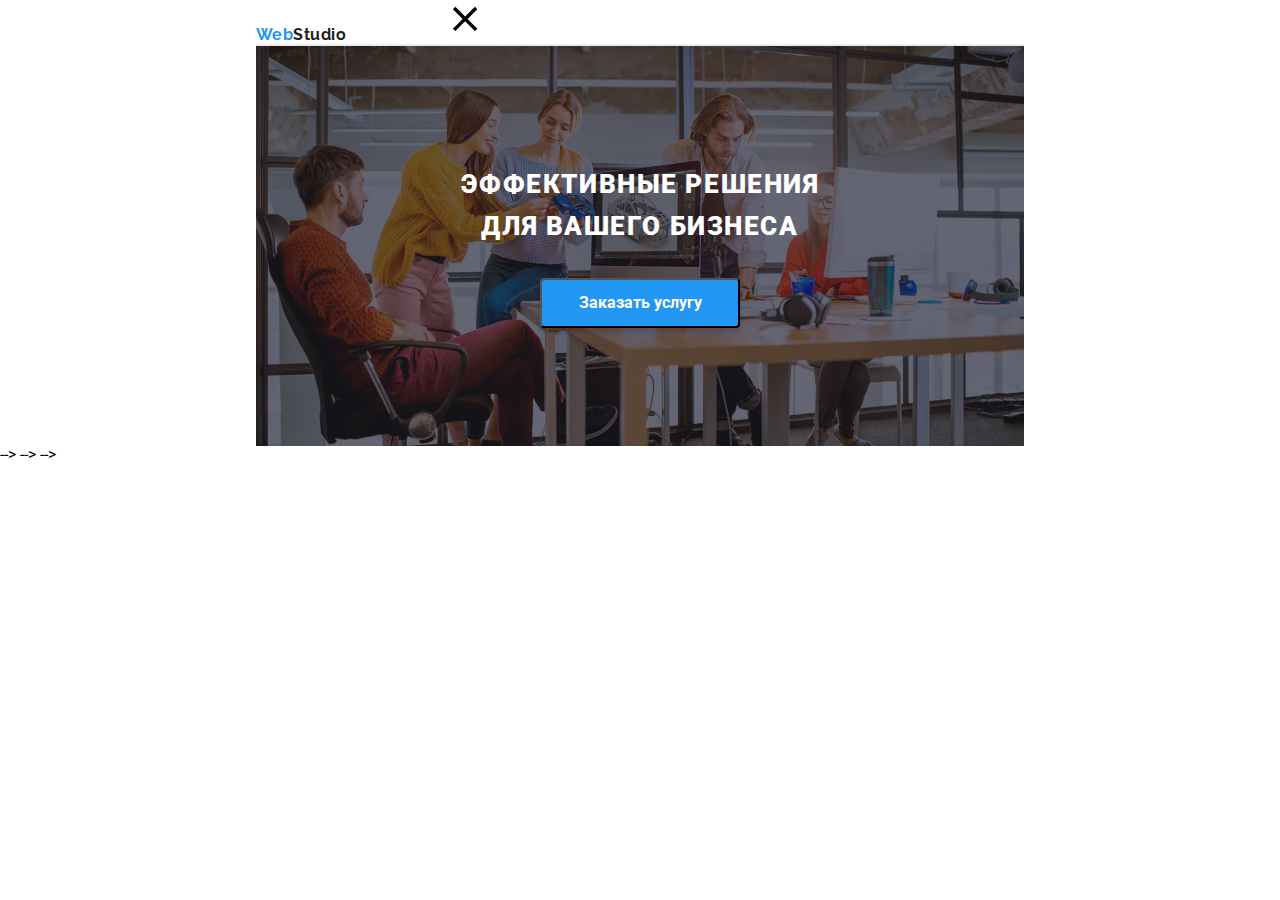
==== commit e2f233c9: "1" ====
--- a/index.html
+++ b/index.html
@@ -15,7 +15,7 @@
     
         <!-- Шапка сайта -->
     <header class="header adap">
-        <!-- <div class="container-header"> -->
+        <div class="container-header">
         <nav class="site-nav" >
             <a class="logo-a" href="#" tabindex="0"> <span class="logo">Web</span>Studio </a>
             <!-- Кнопка меню на мобилке -->
@@ -44,6 +44,7 @@
                     <use href="./images/sprite.svg#icon-smartphone"></use>
                 </svg>+38 096 111 11 11 </span></a>
         </address>
+        </div>
         </div>
     </header>
     <main>
--- a/css/main.min.css
+++ b/css/main.min.css
@@ -1,2 +1,2 @@
-.visually-hidden{position:absolute;width:1px;height:1px;margin:-1px;border:0;padding:0;white-space:nowrap;-webkit-clip-path:imset(100%);clip-path:imset(100%);clip:rect(0 0 0 0)}:root{--primary-text-color: #757575;--title-text-color: #212121;--dedicated-text-color: #2196f3;--heroandadress-text-color: #ffffff;--main-font: 'Roboto', sans-serif;--second-font: 'Raleway', sans-serif}h1,h2,h3,h4,h5,h6{margin:0}p{margin:0}address{font-style:normal}ul{list-style:none;padding:0px;margin:0px}body{font-family:var(--main-font);margin:0}a{text-decoration:none;color:var(--title-text-color)}.container{width:100%;display:block;text-align:center}.container-foot{width:1185px;padding:0 15px;margin:0 auto;-webkit-box-align:center;-ms-flex-align:center;align-items:center;display:block}.container-footer{width:100px;padding:0 15px;margin:0 auto;-webkit-box-align:center;-ms-flex-align:center;align-items:center;display:block}.portfolio{color:var(--dedicated-text-color)}.portfolio::after{content:'';position:absolute;display:inline-block;width:100%;height:4px;background-color:#2196f3;bottom:0;left:0}.studio{color:var(--dedicated-text-color)}.studio::after{content:'';position:absolute;display:inline-block;width:100%;height:4px;background-color:#2196f3;bottom:-8px;left:0}.container-header{width:1200px;padding:0 15px;margin:0 auto;-webkit-box-align:center;-ms-flex-align:center;align-items:center;display:-webkit-box;display:-ms-flexbox;display:flex}header{border-bottom:1px solid #ececec;background-color:var(--heroandadress-text-color)}.header{min-width:320px;margin:0 auto;-webkit-box-align:center;-ms-flex-align:center;align-items:center}.header.adap{max-width:480px}.logo{color:var(--dedicated-text-color)}.logo-a-list-link{position:relative;display:inline-block}.logo-a-list-link:hover,.logo-a-list-link:focus{color:var(--dedicated-text-color);-webkit-transition:250ms cubic-bezier(0.4, 0, 0.2, 1);transition:250ms cubic-bezier(0.4, 0, 0.2, 1);margin-bottom:40px}.logo-a{font-family:var(--second-font);font-style:normal;font-weight:bold;letter-spacing:0.03em;color:var(--title-text-color);margin-right:93px}.logo-a:hover,.logo-a:focus{color:var(--dedicated-text-color);-webkit-transition:250ms cubic-bezier(0.4, 0, 0.2, 1);transition:250ms cubic-bezier(0.4, 0, 0.2, 1)}@media (max-windth: 480px){body{font-size:18;line-height:1.16;background-color:yellowgreen}}.logo-a-list{font-style:normal;font-weight:500;letter-spacing:0.02em}.site-nav{display:-webkit-box;display:-ms-flexbox;display:flex;-webkit-box-align:center;-ms-flex-align:center;align-items:center;-webkit-box-pack:justify;-ms-flex-pack:justify;justify-content:space-between;border-bottom:1px solid #ececec;background-color:var(--heroandadress-text-color)}.header-contact-tel{color:var(--primary-text-color)}.header-contact-tel:hover,.header-contact-tel:focus{color:var(--dedicated-text-color);-webkit-transition:250ms cubic-bezier(0.4, 0, 0.2, 1);transition:250ms cubic-bezier(0.4, 0, 0.2, 1)}.header-contact-tel:hover .header-contact-tel-svg,.header-contact-tel:focus .header-contact-tel-svg{fill:var(--dedicated-text-color);-webkit-transition:250ms cubic-bezier(0.4, 0, 0.2, 1);transition:250ms cubic-bezier(0.4, 0, 0.2, 1)}.header-contact{margin-left:auto}.header-contact-tel{font-style:normal;font-weight:500;font-size:14px;line-height:16px;letter-spacing:0.02em}.adress-mail{margin-right:50px;color:var(--primary-text-color);font-style:normal;font-weight:500;font-size:14px;line-height:16px;letter-spacing:0.02em}.adress-mail:hover,.adress-mail:focus{color:var(--dedicated-text-color);-webkit-transition:250ms cubic-bezier(0.4, 0, 0.2, 1);transition:250ms cubic-bezier(0.4, 0, 0.2, 1)}.adress-mail:hover .header-contact-svg,.adress-mail:focus .header-contact-svg{fill:var(--dedicated-text-color);-webkit-transition:250ms cubic-bezier(0.4, 0, 0.2, 1);transition:250ms cubic-bezier(0.4, 0, 0.2, 1)}.header-contact-svg{width:16px;height:12px;fill:#757575;margin-right:10px}.header-contact-tel-svg{width:10px;height:16px;fill:#757575;margin-right:10px}.menu-button{display:-webkit-inline-box;display:-ms-inline-flexbox;display:inline-flex;margin:0;padding:0;border:none;background-color:transparent}.menu-button .icon-close{display:none}.menu-button.is-open .icon-close{display:block}.menu-button.is-open .icon-menu{display:none}.menu{display:none}.menu.is-open{display:block;text-align:center}.logo-a-list-item:not(:last-child){margin-bottom:40px}.logo-a-list-item:first-child{padding-top:60px}.logo-a-list-item:last-child{margin-bottom:60px}.hero{background-image:-webkit-gradient(linear, left top, left bottom, from(rgba(47,48,58,0.4)), to(rgba(47,48,58,0.4))),url("../images/imgherox1.jpg");background-image:linear-gradient(rgba(47,48,58,0.4), rgba(47,48,58,0.4)),url("../images/imgherox1.jpg");width:480px;height:400px;background-repeat:no-repeat;margin:0 auto}@media screen and (max-width: 480px){.hero{padding-right:60px;padding-left:60px}}@media screen and (min-device-pixel-ratio: 2), screen and (-webkit-min-device-pixel-ratio: 2), screen and (min-resolution: 192dpi), screen and (min-resolution: 2dppx){.hero{background-image:-webkit-gradient(linear, left top, left bottom, from(rgba(47,48,58,0.4)), to(rgba(47,48,58,0.4))),url("../images/imgherox2.jpg");background-image:linear-gradient(rgba(47,48,58,0.4), rgba(47,48,58,0.4)),url("../images/imgherox2.jpg");width:480px;height:400px;background-repeat:no-repeat;background-size:100%}}@media screen and (min-width: 768px){.slogan{padding-right:204px;padding-left:204px}}@media screen and (min-width: 768px){.hero{width:768px;background-image:-webkit-gradient(linear, left top, left bottom, from(rgba(47,48,58,0.4)), to(rgba(47,48,58,0.4))),url("../images/herotabletx1.jpg");background-image:linear-gradient(rgba(47,48,58,0.4), rgba(47,48,58,0.4)),url("../images/herotabletx1.jpg");background-size:contain}}@media screen and (min-device-pixel-ratio: 2), screen and (-webkit-min-device-pixel-ratio: 2), screen and (min-resolution: 192dpi), screen and (min-resolution: 2dppx){.hero{background-image:-webkit-gradient(linear, left top, left bottom, from(rgba(47,48,58,0.4)), to(rgba(47,48,58,0.4))),url("../images/herotabletx2.jpg");background-image:linear-gradient(rgba(47,48,58,0.4), rgba(47,48,58,0.4)),url("../images/herotabletx2.jpg");height:400px;background-repeat:no-repeat}}.slogan{display:block;font-style:normal;font-weight:900;padding-top:118px;font-size:26px;line-height:1.6;letter-spacing:0.06em;text-transform:uppercase;color:var(--heroandadress-text-color)}.button-main{background:#2196f3;-webkit-box-shadow:0px 4px 4px rgba(0,0,0,0.15);box-shadow:0px 4px 4px rgba(0,0,0,0.15);border-radius:4px;width:200px;height:50px;margin-top:30px}.button-main-text{font-family:var(--main-font);font-weight:bold;font-size:16px;line-height:30px;color:var(--heroandadress-text-color);min-width:200px;height:50px}.backdrop{position:fixed;top:0;left:0;width:100%;height:100%;background:rgba(0,0,0,0.2);z-index:1;-webkit-transition:250ms cubic-bezier(0.4, 0, 0.2, 1);transition:250ms cubic-bezier(0.4, 0, 0.2, 1)}.backdrop.is-hidden{opacity:0;pointer-events:none}.modal{position:absolute;top:50%;left:50%;-webkit-transform:translate(-50%, -50%);transform:translate(-50%, -50%);padding:40px;width:528px;height:581px;background-color:#ffffff;-webkit-box-shadow:0px 1px 3px rgba(0,0,0,0.12),0px 1px 1px rgba(0,0,0,0.14),0px 2px 1px rgba(0,0,0,0.2);box-shadow:0px 1px 3px rgba(0,0,0,0.12),0px 1px 1px rgba(0,0,0,0.14),0px 2px 1px rgba(0,0,0,0.2);border-radius:4px}.modal-svg{position:absolute;top:8px;right:8px;width:30px;height:30px;background:#ffffff;border-radius:50%;border:1px solid rgba(0,0,0,0.1);-webkit-box-sizing:border-box;box-sizing:border-box;-webkit-box-pack:center;-ms-flex-pack:center;justify-content:center;-webkit-box-align:center;-ms-flex-align:center;align-items:center;display:-webkit-box;display:-ms-flexbox;display:flex}.modal-svg:hover .modal-button-close,.modal-svg:focus .modal-button-close{fill:var(--dedicated-text-color);-webkit-transition:250ms cubic-bezier(0.4, 0, 0.2, 1);transition:250ms cubic-bezier(0.4, 0, 0.2, 1);cursor:pointer}.modal b{display:block;font-style:normal;font-weight:bold;font-size:20px;line-height:23px;text-align:center;letter-spacing:0.03em;color:#212121;margin-bottom:12px}.modal-form{display:-webkit-box;display:-ms-flexbox;display:flex;-webkit-box-orient:vertical;-webkit-box-direction:normal;-ms-flex-direction:column;flex-direction:column;text-align:left}.modal-form span{display:block;font-style:normal;font-weight:normal;font-size:12px;line-height:14px;letter-spacing:0.01em;color:#757575;margin-bottom:4px}.modal-form-input{width:100%;height:40px;border:1px solid rgba(33,33,33,0.2);-webkit-box-sizing:border-box;box-sizing:border-box;border-radius:4px;padding-left:42px;cursor:pointer}.modal-form-input:focus+.modal-icon{fill:var(--dedicated-text-color);-webkit-transition:250ms cubic-bezier(0.4, 0, 0.2, 1);transition:250ms cubic-bezier(0.4, 0, 0.2, 1)}.modal-form-input:focus{border-color:var(--dedicated-text-color);outline:none}.modal-form-input-waepper{position:relative}.modal-icon{position:absolute;top:50%;left:12px;-webkit-transform:translateY(-50%);transform:translateY(-50%)}.modal-form-message{font-style:normal;font-weight:normal;font-size:12px;line-height:14px;letter-spacing:0.01em;border:1px solid rgba(33,33,33,0.2);resize:none;height:120px;width:100%;padding:12px 16px;cursor:pointer}.modal-form-message:focus{border-color:var(--dedicated-text-color);outline:none}.modal-form-policy-text{margin-top:20px;font-weight:400;font-size:14px;line-height:1.71;letter-spacing:0.03em}.modal-form-policy-text::before{content:'';display:inline-block;width:16px;height:15px;border-radius:2px;border:2px solid #000000;margin-right:7px}.modal-form-policy:checked+.modal-form-policy-text::before{background-color:var(--dedicated-text-color);background-image:url("../images/Vector.svg");background-repeat:no-repeat;background-position:center;border-color:var(--dedicated-text-color);-webkit-transition:250ms cubic-bezier(0.4, 0, 0.2, 1);transition:250ms cubic-bezier(0.4, 0, 0.2, 1)}.modal-link-policy{text-decoration:underline;color:var(--dedicated-text-color);-webkit-transition:250ms cubic-bezier(0.4, 0, 0.2, 1);transition:250ms cubic-bezier(0.4, 0, 0.2, 1)}.modal-form-btn{width:200px;height:50px;background:#188ce8;-webkit-box-shadow:0px 4px 4px rgba(0,0,0,0.15);box-shadow:0px 4px 4px rgba(0,0,0,0.15);border-radius:4px;font-family:Roboto;font-style:normal;font-weight:bold;font-size:16px;line-height:30px;display:block;-webkit-box-align:center;-ms-flex-align:center;align-items:center;text-align:center;letter-spacing:0.06em;color:#ffffff;margin-top:30px;margin-left:auto;margin-right:auto;-webkit-transition:250ms cubic-bezier(0.4, 0, 0.2, 1);transition:250ms cubic-bezier(0.4, 0, 0.2, 1);cursor:pointer;border:none}.criterion{margin-bottom:94px}.criterion .criterion-list{display:-webkit-box;display:-ms-flexbox;display:flex}.criterion .criterion-title{font-style:normal;font-weight:bold;font-size:14px;line-height:1.14;letter-spacing:0.03em;text-transform:uppercase;color:var(--title-text-color);margin-bottom:10px}.criterion .criterion-list-text{font-style:normal;font-weight:normal;font-size:14px;line-height:1.71;letter-spacing:0.03em;color:var(--primary-text-color)}.criterion-list-item::before{content:'';display:block;width:270px;height:120px;background-position:center;background-repeat:no-repeat;background-color:#f5f4fa;margin-bottom:30px}.criterion .icon-antenna::before{background-image:url("../images/antenna.svg")}.criterion .icon-clock::before{background-image:url("../images/clock.svg")}.criterion .icon-diagram::before{background-image:url("../images/diagram.svg")}.criterion .icon-astronaut::before{background-image:url("../images/astronaut.svg")}.criterion .criterion-list-item:not(:last-child){margin-right:30px}.about-us-list{display:-webkit-box;display:-ms-flexbox;display:flex}.about-us{margin-bottom:94px}.about-us-title{font-weight:bold;font-size:36px;line-height:1.16;text-align:center;letter-spacing:0.03em;color:var(--title-text-color);margin-bottom:50px}.about-us-thumb:not(:last-child){margin-right:30px}.about-us-thumb{position:relative;width:370px;height:294px}.about-us-box{display:block;width:370px;height:70px;position:absolute;bottom:0;left:0;background:rgba(47,48,58,0.8)}.about-us-text{display:inline-block;font-style:normal;font-weight:bold;font-size:14px;line-height:16px;letter-spacing:0.03em;text-transform:uppercase;margin:27px 82px;color:#ffffff}.team{padding-top:94px;background-color:#f5f4fa}.team-list{display:-webkit-box;display:-ms-flexbox;display:flex}.team-list-item{width:270px;height:428px;-webkit-box-shadow:0px 1px 3px rgba(0,0,0,0.12),0px 1px 1px rgba(0,0,0,0.14),0px 2px 1px rgba(0,0,0,0.2);box-shadow:0px 1px 3px rgba(0,0,0,0.12),0px 1px 1px rgba(0,0,0,0.14),0px 2px 1px rgba(0,0,0,0.2);border-radius:0px 0px 4px 4px;background-color:var(--heroandadress-text-color);text-align:center;margin-bottom:94px}.team-list-item:not(:last-child){margin-right:30px}.team-img{margin-bottom:30px}.team-title{font-weight:bold;font-size:36px;line-height:1.16;text-align:center;letter-spacing:0.03em;color:var(--title-text-color);margin-bottom:50px}.team-list-title{font-style:normal;font-weight:500;font-size:16px;line-height:1.18;margin-bottom:10px}.team-list-text{font-style:normal;font-weight:normal;font-size:16px;line-height:1.18;color:var(--primary-text-color)}.team-list-link{display:-webkit-box;display:-ms-flexbox;display:flex;-webkit-box-pack:center;-ms-flex-pack:center;justify-content:center;margin-top:16px}.team-list-link-li:focus{background-color:#2196f3;-webkit-transition:250ms cubic-bezier(0.4, 0, 0.2, 1);transition:250ms cubic-bezier(0.4, 0, 0.2, 1)}.team-list-link-li:not(:last-child){margin-right:10px}.team-list-link-item{width:44px;height:44px;display:block;border-radius:50%;background-color:#ffffff;display:-webkit-box;display:-ms-flexbox;display:flex;-webkit-box-pack:center;-ms-flex-pack:center;justify-content:center;-webkit-box-align:center;-ms-flex-align:center;align-items:center}.team-list-link-item:hover,.team-list-link-item:focus{background-color:#2196f3;-webkit-transition:250ms cubic-bezier(0.4, 0, 0.2, 1);transition:250ms cubic-bezier(0.4, 0, 0.2, 1)}.team-list-link-item:hover .team-list-link-svg,.team-list-link-item:focus .team-list-link-svg{fill:#ffffff;-webkit-transition:250ms cubic-bezier(0.4, 0, 0.2, 1);transition:250ms cubic-bezier(0.4, 0, 0.2, 1)}.team-list-link-svg{width:20px;height:20px;fill:#afb1b8}.clients{margin-bottom:94px}.clients .clients-list{display:-webkit-box;display:-ms-flexbox;display:flex}.clients .clients-title{text-align:center;font-style:normal;font-weight:bold;font-size:36px;line-height:42px;margin-bottom:50px}.clients .clients-list-item:not(:last-child){margin-right:30px}.clients .clients-link{display:-webkit-box;display:-ms-flexbox;display:flex;width:170px;height:90px;border:1px solid #afb1b8;border-radius:4px}.clients .clients-svg{margin:auto;fill:#afb1b8}.clients-link:hover,.clients-link:focus{border:1px solid #2196f3;border-radius:4px;-webkit-transition:250ms cubic-bezier(0.4, 0, 0.2, 1);transition:250ms cubic-bezier(0.4, 0, 0.2, 1)}.clients-link:hover .clients-svg,.clients-link:focus .clients-svg{fill:#2196f3;-webkit-transition:250ms cubic-bezier(0.4, 0, 0.2, 1);transition:250ms cubic-bezier(0.4, 0, 0.2, 1)}.footer{background-color:#2f303a;padding-top:60px;padding-bottom:57px}.logo-a-footer{font-family:var(--second-font);font-style:normal;font-weight:bold;font-size:26px;line-height:1.19;letter-spacing:0.03em;color:var(--title-text-color);display:inline-block;margin-bottom:20px}.logo-a-footer-text{color:var(--heroandadress-text-color)}.footer-list-item:not(:last-child){margin-bottom:9px}.footer-list-text{color:var(--heroandadress-text-color)}.footer-list{font-style:normal;font-weight:normal;font-size:14px;line-height:1.71;letter-spacing:0.03em;color:rgba(255,255,255,0.6)}.footer-list-contact{color:var(--primary-text-color)}.footer-container{display:-webkit-box;display:-ms-flexbox;display:flex}.container-recconect{margin-top:12px;margin-left:70px}.container-recconect h4{font-style:normal;font-weight:bold;font-size:14px;line-height:16px;letter-spacing:0.03em;text-transform:uppercase;color:#ffffff}.container-recconect-list{display:-webkit-box;display:-ms-flexbox;display:flex;-webkit-box-pack:center;-ms-flex-pack:center;justify-content:center;margin-top:20px}.container-recconect-list-item:not(:last-child){margin-right:10px}.recconect-svg{width:20px;height:20px;fill:#ffffff}.recconect-list-link{width:44px;height:44px;border-radius:50%;background-color:rgba(255,255,255,0.1);display:-webkit-box;display:-ms-flexbox;display:flex;-webkit-box-pack:center;-ms-flex-pack:center;justify-content:center;-webkit-box-align:center;-ms-flex-align:center;align-items:center}.recconect-list-link:hover,.recconect-list-link:focus{background-color:#2196f3;-webkit-transition:250ms cubic-bezier(0.4, 0, 0.2, 1);transition:250ms cubic-bezier(0.4, 0, 0.2, 1)}.subscribe{margin-top:12px;margin-left:93px}.form-subscribe{display:-webkit-box;display:-ms-flexbox;display:flex}.subscribe h4{font-style:normal;font-weight:bold;font-size:14px;line-height:16px;letter-spacing:0.03em;text-transform:uppercase;color:#ffffff;margin-bottom:20px}.fas{width:358px;height:50px;border:1px solid rgba(255,255,255,0.3);-webkit-box-sizing:border-box;box-sizing:border-box;-webkit-filter:drop-shadow(0px 4px 4px rgba(0,0,0,0.15));filter:drop-shadow(0px 4px 4px rgba(0,0,0,0.15));border-radius:4px;background-color:#2f303a;color:rgba(255,255,255,0.6);margin-right:12px;padding-left:16px;padding-top:15px;padding-bottom:15px}.button-subscribe{display:-webkit-box;display:-ms-flexbox;display:flex;background:#2196f3;-webkit-box-shadow:0px 4px 4px rgba(0,0,0,0.15);box-shadow:0px 4px 4px rgba(0,0,0,0.15);border-radius:4px;width:200px;height:50px;-webkit-box-align:center;-ms-flex-align:center;align-items:center;-webkit-box-pack:center;-ms-flex-pack:center;justify-content:center;border:none}.button-subscribe::after{content:'';display:inline-block;width:24px;height:24px;background-image:url("../images/icon-send.svg");background-position:center}.button-subscribe span{font-family:Roboto;font-style:normal;font-weight:bold;font-size:16px;line-height:30px;letter-spacing:0.06em;color:#ffffff;margin-right:10px}.header-portfolio{margin-bottom:64px}.work-list-title{font-style:normal;font-weight:bold;font-size:18px;line-height:2;letter-spacing:0.06em;color:var(--title-text-color);margin-bottom:4px}.work-list-text{font-style:normal;font-weight:normal;font-size:16px;line-height:1.87;letter-spacing:0.03em;color:var(--primary-text-color)}.list-button{display:-webkit-box;display:-ms-flexbox;display:flex;-webkit-box-pack:center;-ms-flex-pack:center;justify-content:center;margin-bottom:34px}.list-button-item{height:38px}.list-button-item:not(:last-child){margin-right:8px}.work-button{background:#f5f4fa;padding:6px 22px;border-radius:4px;border:unset}.work-button:hover,.work-button:focus{background-color:var(--dedicated-text-color);-webkit-box-shadow:0px 4px 4px rgba(0,0,0,0.25);box-shadow:0px 4px 4px rgba(0,0,0,0.25);-webkit-transition:250ms cubic-bezier(0.4, 0, 0.2, 1);transition:250ms cubic-bezier(0.4, 0, 0.2, 1)}.work-button:hover .work-button-text,.work-button:focus .work-button-text{color:#ffffff;-webkit-transition:250ms cubic-bezier(0.4, 0, 0.2, 1);transition:250ms cubic-bezier(0.4, 0, 0.2, 1)}.work-button-text{font-style:normal;font-weight:500;font-size:16px;line-height:1.62}.work-list{display:-webkit-box;display:-ms-flexbox;display:flex;-ms-flex-wrap:wrap;flex-wrap:wrap;margin-bottom:94px}.work-list-item{margin-right:30px;margin-bottom:30px;width:370px;border:1px solid #eeeeee}.work-list-link{display:inline-block}.work-list-link:hover,.work-list-link:focus{-webkit-box-shadow:0px 4px 4px rgba(0,0,0,0.25);box-shadow:0px 4px 4px rgba(0,0,0,0.25);-webkit-transition:250ms cubic-bezier(0.4, 0, 0.2, 1);transition:250ms cubic-bezier(0.4, 0, 0.2, 1)}.work-list-link:hover .work-thumb-title,.work-list-link:focus .work-thumb-title{-webkit-transform:translateY(0%);transform:translateY(0%)}.work-list-item:nth-child(3n){margin-right:0}.text-container{margin:20px 24px}.work-thumb{position:relative;width:370px;height:294px;overflow:hidden}.work-thumb-title{position:absolute;width:100%;height:100%;-webkit-transform:translateY(100%);transform:translateY(100%);-webkit-transition:250ms cubic-bezier(0.4, 0, 0.2, 1);transition:250ms cubic-bezier(0.4, 0, 0.2, 1);background:rgba(33,150,243,0.9);padding:63px 24px;font-family:Roboto;font-style:normal;font-weight:normal;font-size:18px;line-height:28px;letter-spacing:0.03em;color:#ffffff}
+.visually-hidden{position:absolute;width:1px;height:1px;margin:-1px;border:0;padding:0;white-space:nowrap;-webkit-clip-path:imset(100%);clip-path:imset(100%);clip:rect(0 0 0 0)}:root{--primary-text-color: #757575;--title-text-color: #212121;--dedicated-text-color: #2196f3;--heroandadress-text-color: #ffffff;--main-font: 'Roboto', sans-serif;--second-font: 'Raleway', sans-serif}h1,h2,h3,h4,h5,h6{margin:0}p{margin:0}address{font-style:normal}ul{list-style:none;padding:0px;margin:0px}body{font-family:var(--main-font);margin:0}a{text-decoration:none;color:var(--title-text-color)}.container{width:100%;display:block;text-align:center}.container-foot{width:1185px;padding:0 15px;margin:0 auto;-webkit-box-align:center;-ms-flex-align:center;align-items:center;display:block}.container-footer{width:100px;padding:0 15px;margin:0 auto;-webkit-box-align:center;-ms-flex-align:center;align-items:center;display:block}.portfolio{color:var(--dedicated-text-color)}.portfolio::after{content:'';position:absolute;display:inline-block;width:100%;height:4px;background-color:#2196f3;bottom:0;left:0}.studio{color:var(--dedicated-text-color)}.studio::after{content:'';position:absolute;display:inline-block;width:100%;height:4px;background-color:#2196f3;bottom:-8px;left:0}header{border-bottom:1px solid #ececec;background-color:var(--heroandadress-text-color)}.header{min-width:320px;margin:0 auto;-webkit-box-align:center;-ms-flex-align:center;align-items:center}.header.adap{max-width:480px}@media screen and (min-width: 481px){.header.adap{max-width:768px}}.logo{color:var(--dedicated-text-color)}.logo-a-list-link{position:relative;display:inline-block}.logo-a-list-link:hover,.logo-a-list-link:focus{color:var(--dedicated-text-color);-webkit-transition:250ms cubic-bezier(0.4, 0, 0.2, 1);transition:250ms cubic-bezier(0.4, 0, 0.2, 1);margin-bottom:40px}.logo-a{font-family:var(--second-font);font-style:normal;font-weight:bold;letter-spacing:0.03em;color:var(--title-text-color);margin-right:93px}.logo-a:hover,.logo-a:focus{color:var(--dedicated-text-color);-webkit-transition:250ms cubic-bezier(0.4, 0, 0.2, 1);transition:250ms cubic-bezier(0.4, 0, 0.2, 1)}.logo-a-list{font-style:normal;font-weight:500;letter-spacing:0.02em}@media screen and (min-width: 320px) and (max-width: 480px){.site-nav{display:-webkit-box;display:-ms-flexbox;display:flex;-webkit-box-align:center;-ms-flex-align:center;align-items:center;-webkit-box-pack:justify;-ms-flex-pack:justify;justify-content:space-between}.menu.is-open{display:block;text-align:center}}.site-nav{border-bottom:1px solid #ececec;background-color:var(--heroandadress-text-color)}.header-contact-tel{color:var(--primary-text-color)}.header-contact-tel:hover,.header-contact-tel:focus{color:var(--dedicated-text-color);-webkit-transition:250ms cubic-bezier(0.4, 0, 0.2, 1);transition:250ms cubic-bezier(0.4, 0, 0.2, 1)}.header-contact-tel:hover .header-contact-tel-svg,.header-contact-tel:focus .header-contact-tel-svg{fill:var(--dedicated-text-color);-webkit-transition:250ms cubic-bezier(0.4, 0, 0.2, 1);transition:250ms cubic-bezier(0.4, 0, 0.2, 1)}.header-contact{margin-left:auto}.header-contact-tel{display:block;font-style:normal;font-weight:500;font-size:14px;line-height:16px;letter-spacing:0.02em;margin-bottom:60px}.adress-mail{display:block;color:var(--primary-text-color);font-style:normal;font-weight:500;font-size:14px;line-height:16px;letter-spacing:0.02em;margin-bottom:16px}.adress-mail:hover,.adress-mail:focus{color:var(--dedicated-text-color);-webkit-transition:250ms cubic-bezier(0.4, 0, 0.2, 1);transition:250ms cubic-bezier(0.4, 0, 0.2, 1)}.adress-mail:hover .header-contact-svg,.adress-mail:focus .header-contact-svg{fill:var(--dedicated-text-color);-webkit-transition:250ms cubic-bezier(0.4, 0, 0.2, 1);transition:250ms cubic-bezier(0.4, 0, 0.2, 1)}.header-contact-svg{width:16px;height:12px;fill:#757575;margin-right:10px}.header-contact-tel-svg{width:10px;height:16px;fill:#757575;margin-right:10px}.menu-button{display:-webkit-inline-box;display:-ms-inline-flexbox;display:inline-flex;margin:0;padding:0;border:none;background-color:transparent}.menu-button .icon-close{display:none}.menu-button.is-open .icon-close{display:block}.menu-button.is-open .icon-menu{display:none}.menu{display:none}.logo-a-list-item:not(:last-child){margin-bottom:40px}.logo-a-list-item:first-child{padding-top:60px}.logo-a-list-item:last-child{margin-bottom:60px}@media screen and (min-width: 481px) and (max-width: 1200px){.container-header{display:-webkit-box;display:-ms-flexbox;display:flex}.menu-button.is-open{display:none}.menu.is-open{display:block}.menu-button{display:none}.icon-menu{display:none}.menu.is-open{display:-webkit-box;display:-ms-flexbox;display:flex;width:100%;-webkit-box-pack:end;-ms-flex-pack:end;justify-content:flex-end}.logo-a-list-item:not(:last-child){margin-bottom:0px}.logo-a-list-item:first-child{padding-top:0px}.logo-a-list-item:last-child{margin-bottom:0px}.logo-a{margin-right:0px;font-family:Raleway;font-style:normal;font-weight:bold;font-size:24px;line-height:28px;letter-spacing:0.03em}.logo-a-list{display:-webkit-box;display:-ms-flexbox;display:flex;font-family:Roboto;font-style:normal;font-weight:500;font-size:14px;line-height:16px;letter-spacing:0.02em}.adress-mail{font-family:Roboto;font-style:normal;font-weight:500;font-size:12px;line-height:14px;letter-spacing:0.02em}.header-contact-tel{font-family:Roboto;font-style:normal;font-weight:500;font-size:12px;line-height:14px;letter-spacing:0.02em;margin-bottom:0px}.header-contact{margin-left:84px}}.hero{background-image:-webkit-gradient(linear, left top, left bottom, from(rgba(47,48,58,0.4)), to(rgba(47,48,58,0.4))),url("../images/imgherox1.jpg");background-image:linear-gradient(rgba(47,48,58,0.4), rgba(47,48,58,0.4)),url("../images/imgherox1.jpg");width:480px;height:400px;background-repeat:no-repeat;margin:0 auto}@media screen and (max-width: 480px){.hero{padding-right:60px;padding-left:60px}}@media screen and (min-device-pixel-ratio: 2), screen and (-webkit-min-device-pixel-ratio: 2), screen and (min-resolution: 192dpi), screen and (min-resolution: 2dppx){.hero{background-image:-webkit-gradient(linear, left top, left bottom, from(rgba(47,48,58,0.4)), to(rgba(47,48,58,0.4))),url("../images/imgherox2.jpg");background-image:linear-gradient(rgba(47,48,58,0.4), rgba(47,48,58,0.4)),url("../images/imgherox2.jpg");width:480px;height:400px;background-repeat:no-repeat;background-size:100%}}@media screen and (min-width: 768px){.slogan{padding-right:204px;padding-left:204px}}@media screen and (min-width: 768px){.hero{width:768px;background-image:-webkit-gradient(linear, left top, left bottom, from(rgba(47,48,58,0.4)), to(rgba(47,48,58,0.4))),url("../images/herotabletx1.jpg");background-image:linear-gradient(rgba(47,48,58,0.4), rgba(47,48,58,0.4)),url("../images/herotabletx1.jpg");background-size:contain}}@media screen and (min-device-pixel-ratio: 2), screen and (-webkit-min-device-pixel-ratio: 2), screen and (min-resolution: 192dpi), screen and (min-resolution: 2dppx){.hero{background-image:-webkit-gradient(linear, left top, left bottom, from(rgba(47,48,58,0.4)), to(rgba(47,48,58,0.4))),url("../images/herotabletx2.jpg");background-image:linear-gradient(rgba(47,48,58,0.4), rgba(47,48,58,0.4)),url("../images/herotabletx2.jpg");height:400px;background-repeat:no-repeat}}.slogan{display:block;font-style:normal;font-weight:900;padding-top:118px;font-size:26px;line-height:1.6;letter-spacing:0.06em;text-transform:uppercase;color:var(--heroandadress-text-color)}.button-main{background:#2196f3;-webkit-box-shadow:0px 4px 4px rgba(0,0,0,0.15);box-shadow:0px 4px 4px rgba(0,0,0,0.15);border-radius:4px;width:200px;height:50px;margin-top:30px}.button-main-text{font-family:var(--main-font);font-weight:bold;font-size:16px;line-height:30px;color:var(--heroandadress-text-color);min-width:200px;height:50px}.backdrop{position:fixed;top:0;left:0;width:100%;height:100%;background:rgba(0,0,0,0.2);z-index:1;-webkit-transition:250ms cubic-bezier(0.4, 0, 0.2, 1);transition:250ms cubic-bezier(0.4, 0, 0.2, 1)}.backdrop.is-hidden{opacity:0;pointer-events:none}.modal{position:absolute;top:50%;left:50%;-webkit-transform:translate(-50%, -50%);transform:translate(-50%, -50%);padding:40px;width:528px;height:581px;background-color:#ffffff;-webkit-box-shadow:0px 1px 3px rgba(0,0,0,0.12),0px 1px 1px rgba(0,0,0,0.14),0px 2px 1px rgba(0,0,0,0.2);box-shadow:0px 1px 3px rgba(0,0,0,0.12),0px 1px 1px rgba(0,0,0,0.14),0px 2px 1px rgba(0,0,0,0.2);border-radius:4px}.modal-svg{position:absolute;top:8px;right:8px;width:30px;height:30px;background:#ffffff;border-radius:50%;border:1px solid rgba(0,0,0,0.1);-webkit-box-sizing:border-box;box-sizing:border-box;-webkit-box-pack:center;-ms-flex-pack:center;justify-content:center;-webkit-box-align:center;-ms-flex-align:center;align-items:center;display:-webkit-box;display:-ms-flexbox;display:flex}.modal-svg:hover .modal-button-close,.modal-svg:focus .modal-button-close{fill:var(--dedicated-text-color);-webkit-transition:250ms cubic-bezier(0.4, 0, 0.2, 1);transition:250ms cubic-bezier(0.4, 0, 0.2, 1);cursor:pointer}.modal b{display:block;font-style:normal;font-weight:bold;font-size:20px;line-height:23px;text-align:center;letter-spacing:0.03em;color:#212121;margin-bottom:12px}.modal-form{display:-webkit-box;display:-ms-flexbox;display:flex;-webkit-box-orient:vertical;-webkit-box-direction:normal;-ms-flex-direction:column;flex-direction:column;text-align:left}.modal-form span{display:block;font-style:normal;font-weight:normal;font-size:12px;line-height:14px;letter-spacing:0.01em;color:#757575;margin-bottom:4px}.modal-form-input{width:100%;height:40px;border:1px solid rgba(33,33,33,0.2);-webkit-box-sizing:border-box;box-sizing:border-box;border-radius:4px;padding-left:42px;cursor:pointer}.modal-form-input:focus+.modal-icon{fill:var(--dedicated-text-color);-webkit-transition:250ms cubic-bezier(0.4, 0, 0.2, 1);transition:250ms cubic-bezier(0.4, 0, 0.2, 1)}.modal-form-input:focus{border-color:var(--dedicated-text-color);outline:none}.modal-form-input-waepper{position:relative}.modal-icon{position:absolute;top:50%;left:12px;-webkit-transform:translateY(-50%);transform:translateY(-50%)}.modal-form-message{font-style:normal;font-weight:normal;font-size:12px;line-height:14px;letter-spacing:0.01em;border:1px solid rgba(33,33,33,0.2);resize:none;height:120px;width:100%;padding:12px 16px;cursor:pointer}.modal-form-message:focus{border-color:var(--dedicated-text-color);outline:none}.modal-form-policy-text{margin-top:20px;font-weight:400;font-size:14px;line-height:1.71;letter-spacing:0.03em}.modal-form-policy-text::before{content:'';display:inline-block;width:16px;height:15px;border-radius:2px;border:2px solid #000000;margin-right:7px}.modal-form-policy:checked+.modal-form-policy-text::before{background-color:var(--dedicated-text-color);background-image:url("../images/Vector.svg");background-repeat:no-repeat;background-position:center;border-color:var(--dedicated-text-color);-webkit-transition:250ms cubic-bezier(0.4, 0, 0.2, 1);transition:250ms cubic-bezier(0.4, 0, 0.2, 1)}.modal-link-policy{text-decoration:underline;color:var(--dedicated-text-color);-webkit-transition:250ms cubic-bezier(0.4, 0, 0.2, 1);transition:250ms cubic-bezier(0.4, 0, 0.2, 1)}.modal-form-btn{width:200px;height:50px;background:#188ce8;-webkit-box-shadow:0px 4px 4px rgba(0,0,0,0.15);box-shadow:0px 4px 4px rgba(0,0,0,0.15);border-radius:4px;font-family:Roboto;font-style:normal;font-weight:bold;font-size:16px;line-height:30px;display:block;-webkit-box-align:center;-ms-flex-align:center;align-items:center;text-align:center;letter-spacing:0.06em;color:#ffffff;margin-top:30px;margin-left:auto;margin-right:auto;-webkit-transition:250ms cubic-bezier(0.4, 0, 0.2, 1);transition:250ms cubic-bezier(0.4, 0, 0.2, 1);cursor:pointer;border:none}.criterion{margin-bottom:94px}.criterion .criterion-list{display:-webkit-box;display:-ms-flexbox;display:flex}.criterion .criterion-title{font-style:normal;font-weight:bold;font-size:14px;line-height:1.14;letter-spacing:0.03em;text-transform:uppercase;color:var(--title-text-color);margin-bottom:10px}.criterion .criterion-list-text{font-style:normal;font-weight:normal;font-size:14px;line-height:1.71;letter-spacing:0.03em;color:var(--primary-text-color)}.criterion-list-item::before{content:'';display:block;width:270px;height:120px;background-position:center;background-repeat:no-repeat;background-color:#f5f4fa;margin-bottom:30px}.criterion .icon-antenna::before{background-image:url("../images/antenna.svg")}.criterion .icon-clock::before{background-image:url("../images/clock.svg")}.criterion .icon-diagram::before{background-image:url("../images/diagram.svg")}.criterion .icon-astronaut::before{background-image:url("../images/astronaut.svg")}.criterion .criterion-list-item:not(:last-child){margin-right:30px}.about-us-list{display:-webkit-box;display:-ms-flexbox;display:flex}.about-us{margin-bottom:94px}.about-us-title{font-weight:bold;font-size:36px;line-height:1.16;text-align:center;letter-spacing:0.03em;color:var(--title-text-color);margin-bottom:50px}.about-us-thumb:not(:last-child){margin-right:30px}.about-us-thumb{position:relative;width:370px;height:294px}.about-us-box{display:block;width:370px;height:70px;position:absolute;bottom:0;left:0;background:rgba(47,48,58,0.8)}.about-us-text{display:inline-block;font-style:normal;font-weight:bold;font-size:14px;line-height:16px;letter-spacing:0.03em;text-transform:uppercase;margin:27px 82px;color:#ffffff}.team{padding-top:94px;background-color:#f5f4fa}.team-list{display:-webkit-box;display:-ms-flexbox;display:flex}.team-list-item{width:270px;height:428px;-webkit-box-shadow:0px 1px 3px rgba(0,0,0,0.12),0px 1px 1px rgba(0,0,0,0.14),0px 2px 1px rgba(0,0,0,0.2);box-shadow:0px 1px 3px rgba(0,0,0,0.12),0px 1px 1px rgba(0,0,0,0.14),0px 2px 1px rgba(0,0,0,0.2);border-radius:0px 0px 4px 4px;background-color:var(--heroandadress-text-color);text-align:center;margin-bottom:94px}.team-list-item:not(:last-child){margin-right:30px}.team-img{margin-bottom:30px}.team-title{font-weight:bold;font-size:36px;line-height:1.16;text-align:center;letter-spacing:0.03em;color:var(--title-text-color);margin-bottom:50px}.team-list-title{font-style:normal;font-weight:500;font-size:16px;line-height:1.18;margin-bottom:10px}.team-list-text{font-style:normal;font-weight:normal;font-size:16px;line-height:1.18;color:var(--primary-text-color)}.team-list-link{display:-webkit-box;display:-ms-flexbox;display:flex;-webkit-box-pack:center;-ms-flex-pack:center;justify-content:center;margin-top:16px}.team-list-link-li:focus{background-color:#2196f3;-webkit-transition:250ms cubic-bezier(0.4, 0, 0.2, 1);transition:250ms cubic-bezier(0.4, 0, 0.2, 1)}.team-list-link-li:not(:last-child){margin-right:10px}.team-list-link-item{width:44px;height:44px;display:block;border-radius:50%;background-color:#ffffff;display:-webkit-box;display:-ms-flexbox;display:flex;-webkit-box-pack:center;-ms-flex-pack:center;justify-content:center;-webkit-box-align:center;-ms-flex-align:center;align-items:center}.team-list-link-item:hover,.team-list-link-item:focus{background-color:#2196f3;-webkit-transition:250ms cubic-bezier(0.4, 0, 0.2, 1);transition:250ms cubic-bezier(0.4, 0, 0.2, 1)}.team-list-link-item:hover .team-list-link-svg,.team-list-link-item:focus .team-list-link-svg{fill:#ffffff;-webkit-transition:250ms cubic-bezier(0.4, 0, 0.2, 1);transition:250ms cubic-bezier(0.4, 0, 0.2, 1)}.team-list-link-svg{width:20px;height:20px;fill:#afb1b8}.clients{margin-bottom:94px}.clients .clients-list{display:-webkit-box;display:-ms-flexbox;display:flex}.clients .clients-title{text-align:center;font-style:normal;font-weight:bold;font-size:36px;line-height:42px;margin-bottom:50px}.clients .clients-list-item:not(:last-child){margin-right:30px}.clients .clients-link{display:-webkit-box;display:-ms-flexbox;display:flex;width:170px;height:90px;border:1px solid #afb1b8;border-radius:4px}.clients .clients-svg{margin:auto;fill:#afb1b8}.clients-link:hover,.clients-link:focus{border:1px solid #2196f3;border-radius:4px;-webkit-transition:250ms cubic-bezier(0.4, 0, 0.2, 1);transition:250ms cubic-bezier(0.4, 0, 0.2, 1)}.clients-link:hover .clients-svg,.clients-link:focus .clients-svg{fill:#2196f3;-webkit-transition:250ms cubic-bezier(0.4, 0, 0.2, 1);transition:250ms cubic-bezier(0.4, 0, 0.2, 1)}.footer{background-color:#2f303a;padding-top:60px;padding-bottom:57px}.logo-a-footer{font-family:var(--second-font);font-style:normal;font-weight:bold;font-size:26px;line-height:1.19;letter-spacing:0.03em;color:var(--title-text-color);display:inline-block;margin-bottom:20px}.logo-a-footer-text{color:var(--heroandadress-text-color)}.footer-list-item:not(:last-child){margin-bottom:9px}.footer-list-text{color:var(--heroandadress-text-color)}.footer-list{font-style:normal;font-weight:normal;font-size:14px;line-height:1.71;letter-spacing:0.03em;color:rgba(255,255,255,0.6)}.footer-list-contact{color:var(--primary-text-color)}.footer-container{display:-webkit-box;display:-ms-flexbox;display:flex}.container-recconect{margin-top:12px;margin-left:70px}.container-recconect h4{font-style:normal;font-weight:bold;font-size:14px;line-height:16px;letter-spacing:0.03em;text-transform:uppercase;color:#ffffff}.container-recconect-list{display:-webkit-box;display:-ms-flexbox;display:flex;-webkit-box-pack:center;-ms-flex-pack:center;justify-content:center;margin-top:20px}.container-recconect-list-item:not(:last-child){margin-right:10px}.recconect-svg{width:20px;height:20px;fill:#ffffff}.recconect-list-link{width:44px;height:44px;border-radius:50%;background-color:rgba(255,255,255,0.1);display:-webkit-box;display:-ms-flexbox;display:flex;-webkit-box-pack:center;-ms-flex-pack:center;justify-content:center;-webkit-box-align:center;-ms-flex-align:center;align-items:center}.recconect-list-link:hover,.recconect-list-link:focus{background-color:#2196f3;-webkit-transition:250ms cubic-bezier(0.4, 0, 0.2, 1);transition:250ms cubic-bezier(0.4, 0, 0.2, 1)}.subscribe{margin-top:12px;margin-left:93px}.form-subscribe{display:-webkit-box;display:-ms-flexbox;display:flex}.subscribe h4{font-style:normal;font-weight:bold;font-size:14px;line-height:16px;letter-spacing:0.03em;text-transform:uppercase;color:#ffffff;margin-bottom:20px}.fas{width:358px;height:50px;border:1px solid rgba(255,255,255,0.3);-webkit-box-sizing:border-box;box-sizing:border-box;-webkit-filter:drop-shadow(0px 4px 4px rgba(0,0,0,0.15));filter:drop-shadow(0px 4px 4px rgba(0,0,0,0.15));border-radius:4px;background-color:#2f303a;color:rgba(255,255,255,0.6);margin-right:12px;padding-left:16px;padding-top:15px;padding-bottom:15px}.button-subscribe{display:-webkit-box;display:-ms-flexbox;display:flex;background:#2196f3;-webkit-box-shadow:0px 4px 4px rgba(0,0,0,0.15);box-shadow:0px 4px 4px rgba(0,0,0,0.15);border-radius:4px;width:200px;height:50px;-webkit-box-align:center;-ms-flex-align:center;align-items:center;-webkit-box-pack:center;-ms-flex-pack:center;justify-content:center;border:none}.button-subscribe::after{content:'';display:inline-block;width:24px;height:24px;background-image:url("../images/icon-send.svg");background-position:center}.button-subscribe span{font-family:Roboto;font-style:normal;font-weight:bold;font-size:16px;line-height:30px;letter-spacing:0.06em;color:#ffffff;margin-right:10px}.header-portfolio{margin-bottom:64px}.work-list-title{font-style:normal;font-weight:bold;font-size:18px;line-height:2;letter-spacing:0.06em;color:var(--title-text-color);margin-bottom:4px}.work-list-text{font-style:normal;font-weight:normal;font-size:16px;line-height:1.87;letter-spacing:0.03em;color:var(--primary-text-color)}.list-button{display:-webkit-box;display:-ms-flexbox;display:flex;-webkit-box-pack:center;-ms-flex-pack:center;justify-content:center;margin-bottom:34px}.list-button-item{height:38px}.list-button-item:not(:last-child){margin-right:8px}.work-button{background:#f5f4fa;padding:6px 22px;border-radius:4px;border:unset}.work-button:hover,.work-button:focus{background-color:var(--dedicated-text-color);-webkit-box-shadow:0px 4px 4px rgba(0,0,0,0.25);box-shadow:0px 4px 4px rgba(0,0,0,0.25);-webkit-transition:250ms cubic-bezier(0.4, 0, 0.2, 1);transition:250ms cubic-bezier(0.4, 0, 0.2, 1)}.work-button:hover .work-button-text,.work-button:focus .work-button-text{color:#ffffff;-webkit-transition:250ms cubic-bezier(0.4, 0, 0.2, 1);transition:250ms cubic-bezier(0.4, 0, 0.2, 1)}.work-button-text{font-style:normal;font-weight:500;font-size:16px;line-height:1.62}.work-list{display:-webkit-box;display:-ms-flexbox;display:flex;-ms-flex-wrap:wrap;flex-wrap:wrap;margin-bottom:94px}.work-list-item{margin-right:30px;margin-bottom:30px;width:370px;border:1px solid #eeeeee}.work-list-link{display:inline-block}.work-list-link:hover,.work-list-link:focus{-webkit-box-shadow:0px 4px 4px rgba(0,0,0,0.25);box-shadow:0px 4px 4px rgba(0,0,0,0.25);-webkit-transition:250ms cubic-bezier(0.4, 0, 0.2, 1);transition:250ms cubic-bezier(0.4, 0, 0.2, 1)}.work-list-link:hover .work-thumb-title,.work-list-link:focus .work-thumb-title{-webkit-transform:translateY(0%);transform:translateY(0%)}.work-list-item:nth-child(3n){margin-right:0}.text-container{margin:20px 24px}.work-thumb{position:relative;width:370px;height:294px;overflow:hidden}.work-thumb-title{position:absolute;width:100%;height:100%;-webkit-transform:translateY(100%);transform:translateY(100%);-webkit-transition:250ms cubic-bezier(0.4, 0, 0.2, 1);transition:250ms cubic-bezier(0.4, 0, 0.2, 1);background:rgba(33,150,243,0.9);padding:63px 24px;font-family:Roboto;font-style:normal;font-weight:normal;font-size:18px;line-height:28px;letter-spacing:0.03em;color:#ffffff}
 /*# sourceMappingURL=main.min.css.map */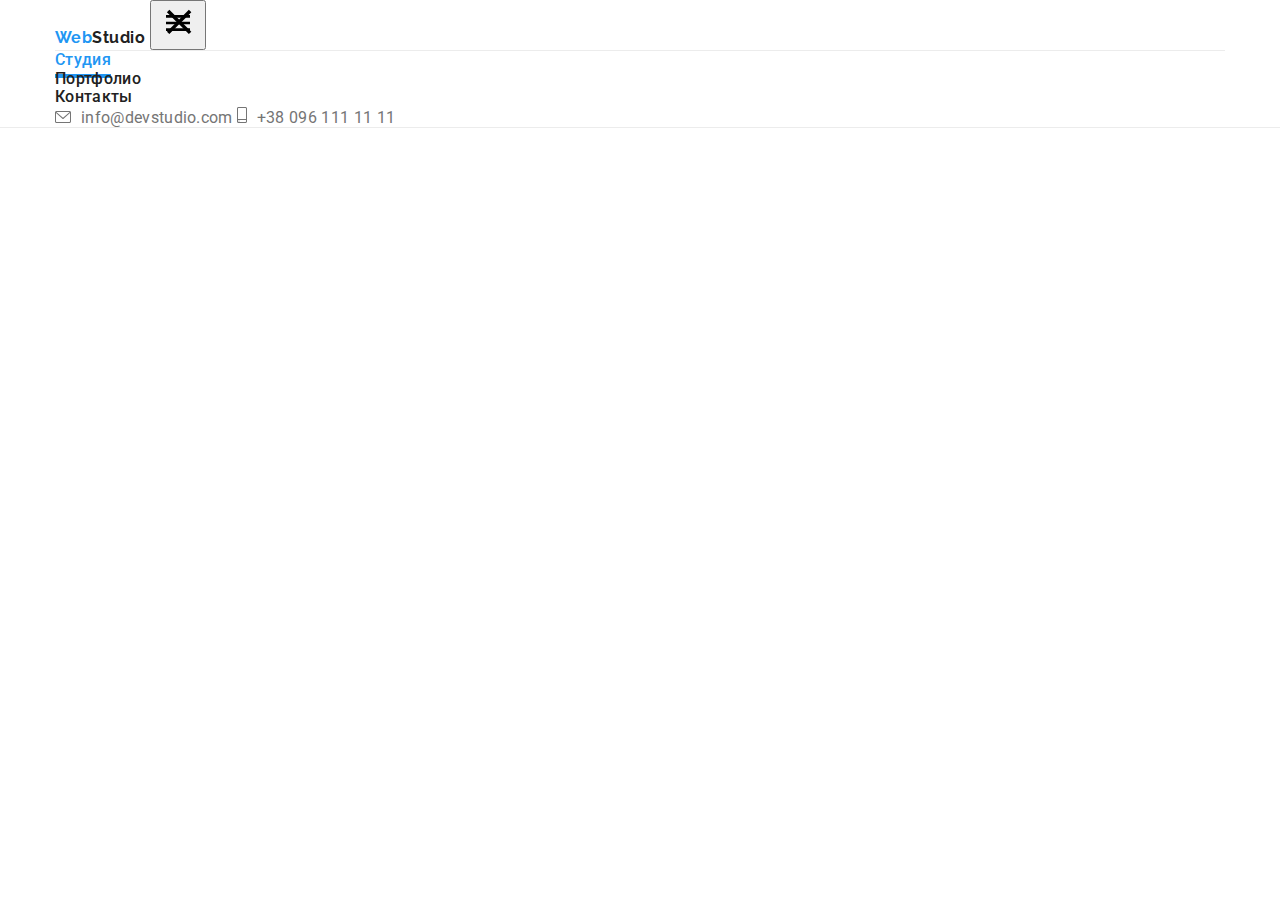
==== commit f0fb2705: "1" ====
--- a/index.html
+++ b/index.html
@@ -14,8 +14,8 @@
 <body>
     
         <!-- Шапка сайта -->
-    <header class="header adap">
-        <div class="container-header">
+    <header class="header ">
+        <div class="container">
         <nav class="site-nav" >
             <a class="logo-a" href="#" tabindex="0"> <span class="logo">Web</span>Studio </a>
             <!-- Кнопка меню на мобилке -->
@@ -47,9 +47,9 @@
         </div>
         </div>
     </header>
-    <main>
+    <!-- <main> -->
                 <!-- Слоган -->
-        <section class="hero">
+        <!-- <section class="hero">
             <div class="container">
             <h1 class="slogan">ЭФФЕКТИВНЫЕ РЕШЕНИЯ  ДЛЯ ВАШЕГО БИЗНЕСА</h1>
             <button data-modal-open class="button-main" type="button"  > <span class="button-main-text" >Заказать услугу</span></button>
@@ -76,12 +76,10 @@
                         <input class="modal-form-policy visually-hidden" id="user-policy" type="checkbox" name="user-policy" value="accept-policy"><label class="modal-form-policy-text" for="user-policy" >Соглашаюсь с рассылкой и принимаю <a class="modal-link-policy" href=""> Условия договора</a></label>
                         <button class="modal-form-btn" type="submit"> Отправить </button>
                     </form>
-                    
-
                 </div>
             </div>
             </div>
-        </section>
+        </section> -->
         <!-- Критерии  -->
     <!-- <section class="criterion">
         
@@ -106,7 +104,7 @@
             </ul>
         </div>
     </section>
-        <!-- Чем мы занимаемся -->
+        <!- Чем мы занимаемся -->
         <!-- <section class="about-us">
         <div class="container">
             <h2 class="about-us-title">Чем мы занимаемся </h2>
@@ -210,7 +208,7 @@
         </ul>
         </div>
         </section>
-        </main> --> -->
+        </main> --> 
         <!-- Подвал -->
         <!-- <footer class="footer">
             <div class="container-foot">
@@ -225,7 +223,7 @@
                 </ul>
             </address>
                 </div>
-            <!-- Присоединяйтесь -->
+            <!- Присоединяйтесь -->
             <!-- <div class="container-recconect">
                 <h4>ПРИСОЕДИНЯЙТЕСЬ</h4>
                 
@@ -246,7 +244,7 @@
                 
                 </ul>
             </div>
-            <!-- Обратная связь телега -->
+            <!- Обратная связь телега -->
             <!-- <div class="subscribe">
                 <H4>Подпишитесь на рассылку</H4>
                 <div class="form-subscribe">
@@ -263,9 +261,9 @@
             </div>
             </div> -->
             
-        <!-- </footer> --> --> -->
+        <!-- </footer> --> 
     
-    
+    <script src="js/menu.js"></script>
     <script src="./js/modal.js"></script>
 </body>
 
--- a/css/main.min.css
+++ b/css/main.min.css
@@ -1,2 +1,2 @@
-.visually-hidden{position:absolute;width:1px;height:1px;margin:-1px;border:0;padding:0;white-space:nowrap;-webkit-clip-path:imset(100%);clip-path:imset(100%);clip:rect(0 0 0 0)}:root{--primary-text-color: #757575;--title-text-color: #212121;--dedicated-text-color: #2196f3;--heroandadress-text-color: #ffffff;--main-font: 'Roboto', sans-serif;--second-font: 'Raleway', sans-serif}h1,h2,h3,h4,h5,h6{margin:0}p{margin:0}address{font-style:normal}ul{list-style:none;padding:0px;margin:0px}body{font-family:var(--main-font);margin:0}a{text-decoration:none;color:var(--title-text-color)}.container{width:100%;display:block;text-align:center}.container-foot{width:1185px;padding:0 15px;margin:0 auto;-webkit-box-align:center;-ms-flex-align:center;align-items:center;display:block}.container-footer{width:100px;padding:0 15px;margin:0 auto;-webkit-box-align:center;-ms-flex-align:center;align-items:center;display:block}.portfolio{color:var(--dedicated-text-color)}.portfolio::after{content:'';position:absolute;display:inline-block;width:100%;height:4px;background-color:#2196f3;bottom:0;left:0}.studio{color:var(--dedicated-text-color)}.studio::after{content:'';position:absolute;display:inline-block;width:100%;height:4px;background-color:#2196f3;bottom:-8px;left:0}header{border-bottom:1px solid #ececec;background-color:var(--heroandadress-text-color)}.header{min-width:320px;margin:0 auto;-webkit-box-align:center;-ms-flex-align:center;align-items:center}.header.adap{max-width:480px}@media screen and (min-width: 481px){.header.adap{max-width:768px}}.logo{color:var(--dedicated-text-color)}.logo-a-list-link{position:relative;display:inline-block}.logo-a-list-link:hover,.logo-a-list-link:focus{color:var(--dedicated-text-color);-webkit-transition:250ms cubic-bezier(0.4, 0, 0.2, 1);transition:250ms cubic-bezier(0.4, 0, 0.2, 1);margin-bottom:40px}.logo-a{font-family:var(--second-font);font-style:normal;font-weight:bold;letter-spacing:0.03em;color:var(--title-text-color);margin-right:93px}.logo-a:hover,.logo-a:focus{color:var(--dedicated-text-color);-webkit-transition:250ms cubic-bezier(0.4, 0, 0.2, 1);transition:250ms cubic-bezier(0.4, 0, 0.2, 1)}.logo-a-list{font-style:normal;font-weight:500;letter-spacing:0.02em}@media screen and (min-width: 320px) and (max-width: 480px){.site-nav{display:-webkit-box;display:-ms-flexbox;display:flex;-webkit-box-align:center;-ms-flex-align:center;align-items:center;-webkit-box-pack:justify;-ms-flex-pack:justify;justify-content:space-between}.menu.is-open{display:block;text-align:center}}.site-nav{border-bottom:1px solid #ececec;background-color:var(--heroandadress-text-color)}.header-contact-tel{color:var(--primary-text-color)}.header-contact-tel:hover,.header-contact-tel:focus{color:var(--dedicated-text-color);-webkit-transition:250ms cubic-bezier(0.4, 0, 0.2, 1);transition:250ms cubic-bezier(0.4, 0, 0.2, 1)}.header-contact-tel:hover .header-contact-tel-svg,.header-contact-tel:focus .header-contact-tel-svg{fill:var(--dedicated-text-color);-webkit-transition:250ms cubic-bezier(0.4, 0, 0.2, 1);transition:250ms cubic-bezier(0.4, 0, 0.2, 1)}.header-contact{margin-left:auto}.header-contact-tel{display:block;font-style:normal;font-weight:500;font-size:14px;line-height:16px;letter-spacing:0.02em;margin-bottom:60px}.adress-mail{display:block;color:var(--primary-text-color);font-style:normal;font-weight:500;font-size:14px;line-height:16px;letter-spacing:0.02em;margin-bottom:16px}.adress-mail:hover,.adress-mail:focus{color:var(--dedicated-text-color);-webkit-transition:250ms cubic-bezier(0.4, 0, 0.2, 1);transition:250ms cubic-bezier(0.4, 0, 0.2, 1)}.adress-mail:hover .header-contact-svg,.adress-mail:focus .header-contact-svg{fill:var(--dedicated-text-color);-webkit-transition:250ms cubic-bezier(0.4, 0, 0.2, 1);transition:250ms cubic-bezier(0.4, 0, 0.2, 1)}.header-contact-svg{width:16px;height:12px;fill:#757575;margin-right:10px}.header-contact-tel-svg{width:10px;height:16px;fill:#757575;margin-right:10px}.menu-button{display:-webkit-inline-box;display:-ms-inline-flexbox;display:inline-flex;margin:0;padding:0;border:none;background-color:transparent}.menu-button .icon-close{display:none}.menu-button.is-open .icon-close{display:block}.menu-button.is-open .icon-menu{display:none}.menu{display:none}.logo-a-list-item:not(:last-child){margin-bottom:40px}.logo-a-list-item:first-child{padding-top:60px}.logo-a-list-item:last-child{margin-bottom:60px}@media screen and (min-width: 481px) and (max-width: 1200px){.container-header{display:-webkit-box;display:-ms-flexbox;display:flex}.menu-button.is-open{display:none}.menu.is-open{display:block}.menu-button{display:none}.icon-menu{display:none}.menu.is-open{display:-webkit-box;display:-ms-flexbox;display:flex;width:100%;-webkit-box-pack:end;-ms-flex-pack:end;justify-content:flex-end}.logo-a-list-item:not(:last-child){margin-bottom:0px}.logo-a-list-item:first-child{padding-top:0px}.logo-a-list-item:last-child{margin-bottom:0px}.logo-a{margin-right:0px;font-family:Raleway;font-style:normal;font-weight:bold;font-size:24px;line-height:28px;letter-spacing:0.03em}.logo-a-list{display:-webkit-box;display:-ms-flexbox;display:flex;font-family:Roboto;font-style:normal;font-weight:500;font-size:14px;line-height:16px;letter-spacing:0.02em}.adress-mail{font-family:Roboto;font-style:normal;font-weight:500;font-size:12px;line-height:14px;letter-spacing:0.02em}.header-contact-tel{font-family:Roboto;font-style:normal;font-weight:500;font-size:12px;line-height:14px;letter-spacing:0.02em;margin-bottom:0px}.header-contact{margin-left:84px}}.hero{background-image:-webkit-gradient(linear, left top, left bottom, from(rgba(47,48,58,0.4)), to(rgba(47,48,58,0.4))),url("../images/imgherox1.jpg");background-image:linear-gradient(rgba(47,48,58,0.4), rgba(47,48,58,0.4)),url("../images/imgherox1.jpg");width:480px;height:400px;background-repeat:no-repeat;margin:0 auto}@media screen and (max-width: 480px){.hero{padding-right:60px;padding-left:60px}}@media screen and (min-device-pixel-ratio: 2), screen and (-webkit-min-device-pixel-ratio: 2), screen and (min-resolution: 192dpi), screen and (min-resolution: 2dppx){.hero{background-image:-webkit-gradient(linear, left top, left bottom, from(rgba(47,48,58,0.4)), to(rgba(47,48,58,0.4))),url("../images/imgherox2.jpg");background-image:linear-gradient(rgba(47,48,58,0.4), rgba(47,48,58,0.4)),url("../images/imgherox2.jpg");width:480px;height:400px;background-repeat:no-repeat;background-size:100%}}@media screen and (min-width: 768px){.slogan{padding-right:204px;padding-left:204px}}@media screen and (min-width: 768px){.hero{width:768px;background-image:-webkit-gradient(linear, left top, left bottom, from(rgba(47,48,58,0.4)), to(rgba(47,48,58,0.4))),url("../images/herotabletx1.jpg");background-image:linear-gradient(rgba(47,48,58,0.4), rgba(47,48,58,0.4)),url("../images/herotabletx1.jpg");background-size:contain}}@media screen and (min-device-pixel-ratio: 2), screen and (-webkit-min-device-pixel-ratio: 2), screen and (min-resolution: 192dpi), screen and (min-resolution: 2dppx){.hero{background-image:-webkit-gradient(linear, left top, left bottom, from(rgba(47,48,58,0.4)), to(rgba(47,48,58,0.4))),url("../images/herotabletx2.jpg");background-image:linear-gradient(rgba(47,48,58,0.4), rgba(47,48,58,0.4)),url("../images/herotabletx2.jpg");height:400px;background-repeat:no-repeat}}.slogan{display:block;font-style:normal;font-weight:900;padding-top:118px;font-size:26px;line-height:1.6;letter-spacing:0.06em;text-transform:uppercase;color:var(--heroandadress-text-color)}.button-main{background:#2196f3;-webkit-box-shadow:0px 4px 4px rgba(0,0,0,0.15);box-shadow:0px 4px 4px rgba(0,0,0,0.15);border-radius:4px;width:200px;height:50px;margin-top:30px}.button-main-text{font-family:var(--main-font);font-weight:bold;font-size:16px;line-height:30px;color:var(--heroandadress-text-color);min-width:200px;height:50px}.backdrop{position:fixed;top:0;left:0;width:100%;height:100%;background:rgba(0,0,0,0.2);z-index:1;-webkit-transition:250ms cubic-bezier(0.4, 0, 0.2, 1);transition:250ms cubic-bezier(0.4, 0, 0.2, 1)}.backdrop.is-hidden{opacity:0;pointer-events:none}.modal{position:absolute;top:50%;left:50%;-webkit-transform:translate(-50%, -50%);transform:translate(-50%, -50%);padding:40px;width:528px;height:581px;background-color:#ffffff;-webkit-box-shadow:0px 1px 3px rgba(0,0,0,0.12),0px 1px 1px rgba(0,0,0,0.14),0px 2px 1px rgba(0,0,0,0.2);box-shadow:0px 1px 3px rgba(0,0,0,0.12),0px 1px 1px rgba(0,0,0,0.14),0px 2px 1px rgba(0,0,0,0.2);border-radius:4px}.modal-svg{position:absolute;top:8px;right:8px;width:30px;height:30px;background:#ffffff;border-radius:50%;border:1px solid rgba(0,0,0,0.1);-webkit-box-sizing:border-box;box-sizing:border-box;-webkit-box-pack:center;-ms-flex-pack:center;justify-content:center;-webkit-box-align:center;-ms-flex-align:center;align-items:center;display:-webkit-box;display:-ms-flexbox;display:flex}.modal-svg:hover .modal-button-close,.modal-svg:focus .modal-button-close{fill:var(--dedicated-text-color);-webkit-transition:250ms cubic-bezier(0.4, 0, 0.2, 1);transition:250ms cubic-bezier(0.4, 0, 0.2, 1);cursor:pointer}.modal b{display:block;font-style:normal;font-weight:bold;font-size:20px;line-height:23px;text-align:center;letter-spacing:0.03em;color:#212121;margin-bottom:12px}.modal-form{display:-webkit-box;display:-ms-flexbox;display:flex;-webkit-box-orient:vertical;-webkit-box-direction:normal;-ms-flex-direction:column;flex-direction:column;text-align:left}.modal-form span{display:block;font-style:normal;font-weight:normal;font-size:12px;line-height:14px;letter-spacing:0.01em;color:#757575;margin-bottom:4px}.modal-form-input{width:100%;height:40px;border:1px solid rgba(33,33,33,0.2);-webkit-box-sizing:border-box;box-sizing:border-box;border-radius:4px;padding-left:42px;cursor:pointer}.modal-form-input:focus+.modal-icon{fill:var(--dedicated-text-color);-webkit-transition:250ms cubic-bezier(0.4, 0, 0.2, 1);transition:250ms cubic-bezier(0.4, 0, 0.2, 1)}.modal-form-input:focus{border-color:var(--dedicated-text-color);outline:none}.modal-form-input-waepper{position:relative}.modal-icon{position:absolute;top:50%;left:12px;-webkit-transform:translateY(-50%);transform:translateY(-50%)}.modal-form-message{font-style:normal;font-weight:normal;font-size:12px;line-height:14px;letter-spacing:0.01em;border:1px solid rgba(33,33,33,0.2);resize:none;height:120px;width:100%;padding:12px 16px;cursor:pointer}.modal-form-message:focus{border-color:var(--dedicated-text-color);outline:none}.modal-form-policy-text{margin-top:20px;font-weight:400;font-size:14px;line-height:1.71;letter-spacing:0.03em}.modal-form-policy-text::before{content:'';display:inline-block;width:16px;height:15px;border-radius:2px;border:2px solid #000000;margin-right:7px}.modal-form-policy:checked+.modal-form-policy-text::before{background-color:var(--dedicated-text-color);background-image:url("../images/Vector.svg");background-repeat:no-repeat;background-position:center;border-color:var(--dedicated-text-color);-webkit-transition:250ms cubic-bezier(0.4, 0, 0.2, 1);transition:250ms cubic-bezier(0.4, 0, 0.2, 1)}.modal-link-policy{text-decoration:underline;color:var(--dedicated-text-color);-webkit-transition:250ms cubic-bezier(0.4, 0, 0.2, 1);transition:250ms cubic-bezier(0.4, 0, 0.2, 1)}.modal-form-btn{width:200px;height:50px;background:#188ce8;-webkit-box-shadow:0px 4px 4px rgba(0,0,0,0.15);box-shadow:0px 4px 4px rgba(0,0,0,0.15);border-radius:4px;font-family:Roboto;font-style:normal;font-weight:bold;font-size:16px;line-height:30px;display:block;-webkit-box-align:center;-ms-flex-align:center;align-items:center;text-align:center;letter-spacing:0.06em;color:#ffffff;margin-top:30px;margin-left:auto;margin-right:auto;-webkit-transition:250ms cubic-bezier(0.4, 0, 0.2, 1);transition:250ms cubic-bezier(0.4, 0, 0.2, 1);cursor:pointer;border:none}.criterion{margin-bottom:94px}.criterion .criterion-list{display:-webkit-box;display:-ms-flexbox;display:flex}.criterion .criterion-title{font-style:normal;font-weight:bold;font-size:14px;line-height:1.14;letter-spacing:0.03em;text-transform:uppercase;color:var(--title-text-color);margin-bottom:10px}.criterion .criterion-list-text{font-style:normal;font-weight:normal;font-size:14px;line-height:1.71;letter-spacing:0.03em;color:var(--primary-text-color)}.criterion-list-item::before{content:'';display:block;width:270px;height:120px;background-position:center;background-repeat:no-repeat;background-color:#f5f4fa;margin-bottom:30px}.criterion .icon-antenna::before{background-image:url("../images/antenna.svg")}.criterion .icon-clock::before{background-image:url("../images/clock.svg")}.criterion .icon-diagram::before{background-image:url("../images/diagram.svg")}.criterion .icon-astronaut::before{background-image:url("../images/astronaut.svg")}.criterion .criterion-list-item:not(:last-child){margin-right:30px}.about-us-list{display:-webkit-box;display:-ms-flexbox;display:flex}.about-us{margin-bottom:94px}.about-us-title{font-weight:bold;font-size:36px;line-height:1.16;text-align:center;letter-spacing:0.03em;color:var(--title-text-color);margin-bottom:50px}.about-us-thumb:not(:last-child){margin-right:30px}.about-us-thumb{position:relative;width:370px;height:294px}.about-us-box{display:block;width:370px;height:70px;position:absolute;bottom:0;left:0;background:rgba(47,48,58,0.8)}.about-us-text{display:inline-block;font-style:normal;font-weight:bold;font-size:14px;line-height:16px;letter-spacing:0.03em;text-transform:uppercase;margin:27px 82px;color:#ffffff}.team{padding-top:94px;background-color:#f5f4fa}.team-list{display:-webkit-box;display:-ms-flexbox;display:flex}.team-list-item{width:270px;height:428px;-webkit-box-shadow:0px 1px 3px rgba(0,0,0,0.12),0px 1px 1px rgba(0,0,0,0.14),0px 2px 1px rgba(0,0,0,0.2);box-shadow:0px 1px 3px rgba(0,0,0,0.12),0px 1px 1px rgba(0,0,0,0.14),0px 2px 1px rgba(0,0,0,0.2);border-radius:0px 0px 4px 4px;background-color:var(--heroandadress-text-color);text-align:center;margin-bottom:94px}.team-list-item:not(:last-child){margin-right:30px}.team-img{margin-bottom:30px}.team-title{font-weight:bold;font-size:36px;line-height:1.16;text-align:center;letter-spacing:0.03em;color:var(--title-text-color);margin-bottom:50px}.team-list-title{font-style:normal;font-weight:500;font-size:16px;line-height:1.18;margin-bottom:10px}.team-list-text{font-style:normal;font-weight:normal;font-size:16px;line-height:1.18;color:var(--primary-text-color)}.team-list-link{display:-webkit-box;display:-ms-flexbox;display:flex;-webkit-box-pack:center;-ms-flex-pack:center;justify-content:center;margin-top:16px}.team-list-link-li:focus{background-color:#2196f3;-webkit-transition:250ms cubic-bezier(0.4, 0, 0.2, 1);transition:250ms cubic-bezier(0.4, 0, 0.2, 1)}.team-list-link-li:not(:last-child){margin-right:10px}.team-list-link-item{width:44px;height:44px;display:block;border-radius:50%;background-color:#ffffff;display:-webkit-box;display:-ms-flexbox;display:flex;-webkit-box-pack:center;-ms-flex-pack:center;justify-content:center;-webkit-box-align:center;-ms-flex-align:center;align-items:center}.team-list-link-item:hover,.team-list-link-item:focus{background-color:#2196f3;-webkit-transition:250ms cubic-bezier(0.4, 0, 0.2, 1);transition:250ms cubic-bezier(0.4, 0, 0.2, 1)}.team-list-link-item:hover .team-list-link-svg,.team-list-link-item:focus .team-list-link-svg{fill:#ffffff;-webkit-transition:250ms cubic-bezier(0.4, 0, 0.2, 1);transition:250ms cubic-bezier(0.4, 0, 0.2, 1)}.team-list-link-svg{width:20px;height:20px;fill:#afb1b8}.clients{margin-bottom:94px}.clients .clients-list{display:-webkit-box;display:-ms-flexbox;display:flex}.clients .clients-title{text-align:center;font-style:normal;font-weight:bold;font-size:36px;line-height:42px;margin-bottom:50px}.clients .clients-list-item:not(:last-child){margin-right:30px}.clients .clients-link{display:-webkit-box;display:-ms-flexbox;display:flex;width:170px;height:90px;border:1px solid #afb1b8;border-radius:4px}.clients .clients-svg{margin:auto;fill:#afb1b8}.clients-link:hover,.clients-link:focus{border:1px solid #2196f3;border-radius:4px;-webkit-transition:250ms cubic-bezier(0.4, 0, 0.2, 1);transition:250ms cubic-bezier(0.4, 0, 0.2, 1)}.clients-link:hover .clients-svg,.clients-link:focus .clients-svg{fill:#2196f3;-webkit-transition:250ms cubic-bezier(0.4, 0, 0.2, 1);transition:250ms cubic-bezier(0.4, 0, 0.2, 1)}.footer{background-color:#2f303a;padding-top:60px;padding-bottom:57px}.logo-a-footer{font-family:var(--second-font);font-style:normal;font-weight:bold;font-size:26px;line-height:1.19;letter-spacing:0.03em;color:var(--title-text-color);display:inline-block;margin-bottom:20px}.logo-a-footer-text{color:var(--heroandadress-text-color)}.footer-list-item:not(:last-child){margin-bottom:9px}.footer-list-text{color:var(--heroandadress-text-color)}.footer-list{font-style:normal;font-weight:normal;font-size:14px;line-height:1.71;letter-spacing:0.03em;color:rgba(255,255,255,0.6)}.footer-list-contact{color:var(--primary-text-color)}.footer-container{display:-webkit-box;display:-ms-flexbox;display:flex}.container-recconect{margin-top:12px;margin-left:70px}.container-recconect h4{font-style:normal;font-weight:bold;font-size:14px;line-height:16px;letter-spacing:0.03em;text-transform:uppercase;color:#ffffff}.container-recconect-list{display:-webkit-box;display:-ms-flexbox;display:flex;-webkit-box-pack:center;-ms-flex-pack:center;justify-content:center;margin-top:20px}.container-recconect-list-item:not(:last-child){margin-right:10px}.recconect-svg{width:20px;height:20px;fill:#ffffff}.recconect-list-link{width:44px;height:44px;border-radius:50%;background-color:rgba(255,255,255,0.1);display:-webkit-box;display:-ms-flexbox;display:flex;-webkit-box-pack:center;-ms-flex-pack:center;justify-content:center;-webkit-box-align:center;-ms-flex-align:center;align-items:center}.recconect-list-link:hover,.recconect-list-link:focus{background-color:#2196f3;-webkit-transition:250ms cubic-bezier(0.4, 0, 0.2, 1);transition:250ms cubic-bezier(0.4, 0, 0.2, 1)}.subscribe{margin-top:12px;margin-left:93px}.form-subscribe{display:-webkit-box;display:-ms-flexbox;display:flex}.subscribe h4{font-style:normal;font-weight:bold;font-size:14px;line-height:16px;letter-spacing:0.03em;text-transform:uppercase;color:#ffffff;margin-bottom:20px}.fas{width:358px;height:50px;border:1px solid rgba(255,255,255,0.3);-webkit-box-sizing:border-box;box-sizing:border-box;-webkit-filter:drop-shadow(0px 4px 4px rgba(0,0,0,0.15));filter:drop-shadow(0px 4px 4px rgba(0,0,0,0.15));border-radius:4px;background-color:#2f303a;color:rgba(255,255,255,0.6);margin-right:12px;padding-left:16px;padding-top:15px;padding-bottom:15px}.button-subscribe{display:-webkit-box;display:-ms-flexbox;display:flex;background:#2196f3;-webkit-box-shadow:0px 4px 4px rgba(0,0,0,0.15);box-shadow:0px 4px 4px rgba(0,0,0,0.15);border-radius:4px;width:200px;height:50px;-webkit-box-align:center;-ms-flex-align:center;align-items:center;-webkit-box-pack:center;-ms-flex-pack:center;justify-content:center;border:none}.button-subscribe::after{content:'';display:inline-block;width:24px;height:24px;background-image:url("../images/icon-send.svg");background-position:center}.button-subscribe span{font-family:Roboto;font-style:normal;font-weight:bold;font-size:16px;line-height:30px;letter-spacing:0.06em;color:#ffffff;margin-right:10px}.header-portfolio{margin-bottom:64px}.work-list-title{font-style:normal;font-weight:bold;font-size:18px;line-height:2;letter-spacing:0.06em;color:var(--title-text-color);margin-bottom:4px}.work-list-text{font-style:normal;font-weight:normal;font-size:16px;line-height:1.87;letter-spacing:0.03em;color:var(--primary-text-color)}.list-button{display:-webkit-box;display:-ms-flexbox;display:flex;-webkit-box-pack:center;-ms-flex-pack:center;justify-content:center;margin-bottom:34px}.list-button-item{height:38px}.list-button-item:not(:last-child){margin-right:8px}.work-button{background:#f5f4fa;padding:6px 22px;border-radius:4px;border:unset}.work-button:hover,.work-button:focus{background-color:var(--dedicated-text-color);-webkit-box-shadow:0px 4px 4px rgba(0,0,0,0.25);box-shadow:0px 4px 4px rgba(0,0,0,0.25);-webkit-transition:250ms cubic-bezier(0.4, 0, 0.2, 1);transition:250ms cubic-bezier(0.4, 0, 0.2, 1)}.work-button:hover .work-button-text,.work-button:focus .work-button-text{color:#ffffff;-webkit-transition:250ms cubic-bezier(0.4, 0, 0.2, 1);transition:250ms cubic-bezier(0.4, 0, 0.2, 1)}.work-button-text{font-style:normal;font-weight:500;font-size:16px;line-height:1.62}.work-list{display:-webkit-box;display:-ms-flexbox;display:flex;-ms-flex-wrap:wrap;flex-wrap:wrap;margin-bottom:94px}.work-list-item{margin-right:30px;margin-bottom:30px;width:370px;border:1px solid #eeeeee}.work-list-link{display:inline-block}.work-list-link:hover,.work-list-link:focus{-webkit-box-shadow:0px 4px 4px rgba(0,0,0,0.25);box-shadow:0px 4px 4px rgba(0,0,0,0.25);-webkit-transition:250ms cubic-bezier(0.4, 0, 0.2, 1);transition:250ms cubic-bezier(0.4, 0, 0.2, 1)}.work-list-link:hover .work-thumb-title,.work-list-link:focus .work-thumb-title{-webkit-transform:translateY(0%);transform:translateY(0%)}.work-list-item:nth-child(3n){margin-right:0}.text-container{margin:20px 24px}.work-thumb{position:relative;width:370px;height:294px;overflow:hidden}.work-thumb-title{position:absolute;width:100%;height:100%;-webkit-transform:translateY(100%);transform:translateY(100%);-webkit-transition:250ms cubic-bezier(0.4, 0, 0.2, 1);transition:250ms cubic-bezier(0.4, 0, 0.2, 1);background:rgba(33,150,243,0.9);padding:63px 24px;font-family:Roboto;font-style:normal;font-weight:normal;font-size:18px;line-height:28px;letter-spacing:0.03em;color:#ffffff}
+.visually-hidden{position:absolute;width:1px;height:1px;margin:-1px;border:0;padding:0;white-space:nowrap;-webkit-clip-path:imset(100%);clip-path:imset(100%);clip:rect(0 0 0 0)}:root{--primary-text-color: #757575;--title-text-color: #212121;--dedicated-text-color: #2196f3;--heroandadress-text-color: #ffffff;--main-font: 'Roboto', sans-serif;--second-font: 'Raleway', sans-serif}h1,h2,h3,h4,h5,h6{margin:0}p{margin:0}address{font-style:normal}ul{list-style:none;padding:0px;margin:0px}body{font-family:var(--main-font);margin:0}a{text-decoration:none;color:var(--title-text-color)}.container-foot{width:1185px;padding:0 15px;margin:0 auto;-webkit-box-align:center;-ms-flex-align:center;align-items:center;display:block}.container-footer{width:100px;padding:0 15px;margin:0 auto;-webkit-box-align:center;-ms-flex-align:center;align-items:center;display:block}.portfolio{color:var(--dedicated-text-color)}.portfolio::after{content:'';position:absolute;display:inline-block;width:100%;height:4px;background-color:#2196f3;bottom:0;left:0}.studio{color:var(--dedicated-text-color)}.studio::after{content:'';position:absolute;display:inline-block;width:100%;height:4px;background-color:#2196f3;bottom:-8px;left:0}header{border-bottom:1px solid #ececec;background-color:var(--heroandadress-text-color)}.container{width:100%;padding-left:15px;padding-right:15px;margin:0 auto}@media screen and (min-width: 480px){.container{max-width:480px;margin:0 auto}}@media screen and (min-width: 768px){.container{max-width:768px;padding:0 15px}}@media screen and (min-width: 1200px){.container{max-width:1200px;padding:0 15px}}.logo{color:var(--dedicated-text-color)}.logo-a-list-link{position:relative;display:inline-block}.logo-a-list-link:hover,.logo-a-list-link:focus{color:var(--dedicated-text-color);-webkit-transition:250ms cubic-bezier(0.4, 0, 0.2, 1);transition:250ms cubic-bezier(0.4, 0, 0.2, 1)}.logo-a{font-family:var(--second-font);font-style:normal;font-weight:bold;letter-spacing:0.03em;color:var(--title-text-color)}.logo-a:hover,.logo-a:focus{color:var(--dedicated-text-color);-webkit-transition:250ms cubic-bezier(0.4, 0, 0.2, 1);transition:250ms cubic-bezier(0.4, 0, 0.2, 1)}.logo-a-list{font-style:normal;font-weight:500;letter-spacing:0.02em}@media screen and (min-width: 320px) and (max-width: 767px){.site-nav{display:-webkit-box;display:-ms-flexbox;display:flex;-webkit-box-align:center;-ms-flex-align:center;align-items:center;-webkit-box-pack:justify;-ms-flex-pack:justify;justify-content:space-between}.logo-a{font-size:24px;line-height:1.16}.logo-a-list-link{font-size:18px;line-height:1.16}.adress-mail{display:block;margin-bottom:16px;font-size:21px;line-height:1.16}.header-contact-tel{display:block;font-weight:500;font-size:21px;line-height:1.16;margin-bottom:60px}.menu.is-open{display:block;text-align:center}.menu-button{display:-webkit-inline-box;display:-ms-inline-flexbox;display:inline-flex;margin:0;padding:0;border:none;background-color:transparent}.menu-button .icon-close{display:none}.menu-button.is-open .icon-close{display:block}.menu-button.is-open .icon-menu{display:none}.menu{display:none}.menu .logo-a-list-item:not(:last-child){margin-bottom:40px}.menu .logo-a-list-item:first-child{padding-top:60px}.menu .logo-a-list-item:last-child{margin-bottom:60px}}@media screen and (min-width: 768px) and (max-width: 1199px){header .container{display:-webkit-box;display:-ms-flexbox;display:flex;-webkit-box-pack:justify;-ms-flex-pack:justify;justify-content:space-between}.menu.is-open{display:-webkit-box;display:-ms-flexbox;display:flex}.menu-button{display:none}.logo-a-list{display:-webkit-box;display:-ms-flexbox;display:flex}.adress-mail{display:block}.logo-a{display:block;font-size:24px;line-height:1.16;margin-top:26px;margin-bottom:26px;margin-right:88px}}.site-nav{border-bottom:1px solid #ececec;background-color:var(--heroandadress-text-color)}.header-contact-tel{color:var(--primary-text-color)}.header-contact-tel:hover,.header-contact-tel:focus{color:var(--dedicated-text-color);-webkit-transition:250ms cubic-bezier(0.4, 0, 0.2, 1);transition:250ms cubic-bezier(0.4, 0, 0.2, 1)}.header-contact-tel:hover .header-contact-tel-svg,.header-contact-tel:focus .header-contact-tel-svg{fill:var(--dedicated-text-color);-webkit-transition:250ms cubic-bezier(0.4, 0, 0.2, 1);transition:250ms cubic-bezier(0.4, 0, 0.2, 1)}.header-contact-tel{font-style:normal;letter-spacing:0.02em}.adress-mail{color:var(--primary-text-color);letter-spacing:0.02em;margin-bottom:16px}.adress-mail:hover,.adress-mail:focus{color:var(--dedicated-text-color);-webkit-transition:250ms cubic-bezier(0.4, 0, 0.2, 1);transition:250ms cubic-bezier(0.4, 0, 0.2, 1)}.adress-mail:hover .header-contact-svg,.adress-mail:focus .header-contact-svg{fill:var(--dedicated-text-color);-webkit-transition:250ms cubic-bezier(0.4, 0, 0.2, 1);transition:250ms cubic-bezier(0.4, 0, 0.2, 1)}.header-contact-svg{width:16px;height:12px;fill:#757575;margin-right:10px}.header-contact-tel-svg{width:10px;height:16px;fill:#757575;margin-right:10px}.hero{background-image:-webkit-gradient(linear, left top, left bottom, from(rgba(47,48,58,0.4)), to(rgba(47,48,58,0.4))),url("../images/imgherox1.jpg");background-image:linear-gradient(rgba(47,48,58,0.4), rgba(47,48,58,0.4)),url("../images/imgherox1.jpg");width:480px;height:400px;background-repeat:no-repeat;margin:0 auto}@media screen and (max-width: 480px){.hero{padding-right:60px;padding-left:60px}}@media screen and (min-device-pixel-ratio: 2), screen and (-webkit-min-device-pixel-ratio: 2), screen and (min-resolution: 192dpi), screen and (min-resolution: 2dppx){.hero{background-image:-webkit-gradient(linear, left top, left bottom, from(rgba(47,48,58,0.4)), to(rgba(47,48,58,0.4))),url("../images/imgherox2.jpg");background-image:linear-gradient(rgba(47,48,58,0.4), rgba(47,48,58,0.4)),url("../images/imgherox2.jpg");width:480px;height:400px;background-repeat:no-repeat;background-size:100%}}@media screen and (min-width: 768px){.slogan{padding-right:204px;padding-left:204px}}@media screen and (min-width: 768px){.hero{width:768px;background-image:-webkit-gradient(linear, left top, left bottom, from(rgba(47,48,58,0.4)), to(rgba(47,48,58,0.4))),url("../images/herotabletx1.jpg");background-image:linear-gradient(rgba(47,48,58,0.4), rgba(47,48,58,0.4)),url("../images/herotabletx1.jpg");background-size:contain}}@media screen and (min-device-pixel-ratio: 2), screen and (-webkit-min-device-pixel-ratio: 2), screen and (min-resolution: 192dpi), screen and (min-resolution: 2dppx){.hero{background-image:-webkit-gradient(linear, left top, left bottom, from(rgba(47,48,58,0.4)), to(rgba(47,48,58,0.4))),url("../images/herotabletx2.jpg");background-image:linear-gradient(rgba(47,48,58,0.4), rgba(47,48,58,0.4)),url("../images/herotabletx2.jpg");height:400px;background-repeat:no-repeat}}.slogan{display:block;font-style:normal;font-weight:900;padding-top:118px;font-size:26px;line-height:1.6;letter-spacing:0.06em;text-transform:uppercase;color:var(--heroandadress-text-color)}.button-main{background:#2196f3;-webkit-box-shadow:0px 4px 4px rgba(0,0,0,0.15);box-shadow:0px 4px 4px rgba(0,0,0,0.15);border-radius:4px;width:200px;height:50px;margin-top:30px}.button-main-text{font-family:var(--main-font);font-weight:bold;font-size:16px;line-height:30px;color:var(--heroandadress-text-color);min-width:200px;height:50px}.backdrop{position:fixed;top:0;left:0;width:100%;height:100%;background:rgba(0,0,0,0.2);z-index:1;-webkit-transition:250ms cubic-bezier(0.4, 0, 0.2, 1);transition:250ms cubic-bezier(0.4, 0, 0.2, 1)}.backdrop.is-hidden{opacity:0;pointer-events:none}.modal{position:absolute;top:50%;left:50%;-webkit-transform:translate(-50%, -50%);transform:translate(-50%, -50%);padding:40px;width:528px;height:581px;background-color:#ffffff;-webkit-box-shadow:0px 1px 3px rgba(0,0,0,0.12),0px 1px 1px rgba(0,0,0,0.14),0px 2px 1px rgba(0,0,0,0.2);box-shadow:0px 1px 3px rgba(0,0,0,0.12),0px 1px 1px rgba(0,0,0,0.14),0px 2px 1px rgba(0,0,0,0.2);border-radius:4px}.modal-svg{position:absolute;top:8px;right:8px;width:30px;height:30px;background:#ffffff;border-radius:50%;border:1px solid rgba(0,0,0,0.1);-webkit-box-sizing:border-box;box-sizing:border-box;-webkit-box-pack:center;-ms-flex-pack:center;justify-content:center;-webkit-box-align:center;-ms-flex-align:center;align-items:center;display:-webkit-box;display:-ms-flexbox;display:flex}.modal-svg:hover .modal-button-close,.modal-svg:focus .modal-button-close{fill:var(--dedicated-text-color);-webkit-transition:250ms cubic-bezier(0.4, 0, 0.2, 1);transition:250ms cubic-bezier(0.4, 0, 0.2, 1);cursor:pointer}.modal b{display:block;font-style:normal;font-weight:bold;font-size:20px;line-height:23px;text-align:center;letter-spacing:0.03em;color:#212121;margin-bottom:12px}.modal-form{display:-webkit-box;display:-ms-flexbox;display:flex;-webkit-box-orient:vertical;-webkit-box-direction:normal;-ms-flex-direction:column;flex-direction:column;text-align:left}.modal-form span{display:block;font-style:normal;font-weight:normal;font-size:12px;line-height:14px;letter-spacing:0.01em;color:#757575;margin-bottom:4px}.modal-form-input{width:100%;height:40px;border:1px solid rgba(33,33,33,0.2);-webkit-box-sizing:border-box;box-sizing:border-box;border-radius:4px;padding-left:42px;cursor:pointer}.modal-form-input:focus+.modal-icon{fill:var(--dedicated-text-color);-webkit-transition:250ms cubic-bezier(0.4, 0, 0.2, 1);transition:250ms cubic-bezier(0.4, 0, 0.2, 1)}.modal-form-input:focus{border-color:var(--dedicated-text-color);outline:none}.modal-form-input-waepper{position:relative}.modal-icon{position:absolute;top:50%;left:12px;-webkit-transform:translateY(-50%);transform:translateY(-50%)}.modal-form-message{font-style:normal;font-weight:normal;font-size:12px;line-height:14px;letter-spacing:0.01em;border:1px solid rgba(33,33,33,0.2);resize:none;height:120px;width:100%;padding:12px 16px;cursor:pointer}.modal-form-message:focus{border-color:var(--dedicated-text-color);outline:none}.modal-form-policy-text{margin-top:20px;font-weight:400;font-size:14px;line-height:1.71;letter-spacing:0.03em}.modal-form-policy-text::before{content:'';display:inline-block;width:16px;height:15px;border-radius:2px;border:2px solid #000000;margin-right:7px}.modal-form-policy:checked+.modal-form-policy-text::before{background-color:var(--dedicated-text-color);background-image:url("../images/Vector.svg");background-repeat:no-repeat;background-position:center;border-color:var(--dedicated-text-color);-webkit-transition:250ms cubic-bezier(0.4, 0, 0.2, 1);transition:250ms cubic-bezier(0.4, 0, 0.2, 1)}.modal-link-policy{text-decoration:underline;color:var(--dedicated-text-color);-webkit-transition:250ms cubic-bezier(0.4, 0, 0.2, 1);transition:250ms cubic-bezier(0.4, 0, 0.2, 1)}.modal-form-btn{width:200px;height:50px;background:#188ce8;-webkit-box-shadow:0px 4px 4px rgba(0,0,0,0.15);box-shadow:0px 4px 4px rgba(0,0,0,0.15);border-radius:4px;font-family:Roboto;font-style:normal;font-weight:bold;font-size:16px;line-height:30px;display:block;-webkit-box-align:center;-ms-flex-align:center;align-items:center;text-align:center;letter-spacing:0.06em;color:#ffffff;margin-top:30px;margin-left:auto;margin-right:auto;-webkit-transition:250ms cubic-bezier(0.4, 0, 0.2, 1);transition:250ms cubic-bezier(0.4, 0, 0.2, 1);cursor:pointer;border:none}.criterion{margin-bottom:94px}.criterion .criterion-list{display:-webkit-box;display:-ms-flexbox;display:flex}.criterion .criterion-title{font-style:normal;font-weight:bold;font-size:14px;line-height:1.14;letter-spacing:0.03em;text-transform:uppercase;color:var(--title-text-color);margin-bottom:10px}.criterion .criterion-list-text{font-style:normal;font-weight:normal;font-size:14px;line-height:1.71;letter-spacing:0.03em;color:var(--primary-text-color)}.criterion-list-item::before{content:'';display:block;width:270px;height:120px;background-position:center;background-repeat:no-repeat;background-color:#f5f4fa;margin-bottom:30px}.criterion .icon-antenna::before{background-image:url("../images/antenna.svg")}.criterion .icon-clock::before{background-image:url("../images/clock.svg")}.criterion .icon-diagram::before{background-image:url("../images/diagram.svg")}.criterion .icon-astronaut::before{background-image:url("../images/astronaut.svg")}.criterion .criterion-list-item:not(:last-child){margin-right:30px}.about-us-list{display:-webkit-box;display:-ms-flexbox;display:flex}.about-us{margin-bottom:94px}.about-us-title{font-weight:bold;font-size:36px;line-height:1.16;text-align:center;letter-spacing:0.03em;color:var(--title-text-color);margin-bottom:50px}.about-us-thumb:not(:last-child){margin-right:30px}.about-us-thumb{position:relative;width:370px;height:294px}.about-us-box{display:block;width:370px;height:70px;position:absolute;bottom:0;left:0;background:rgba(47,48,58,0.8)}.about-us-text{display:inline-block;font-style:normal;font-weight:bold;font-size:14px;line-height:16px;letter-spacing:0.03em;text-transform:uppercase;margin:27px 82px;color:#ffffff}.team{padding-top:94px;background-color:#f5f4fa}.team-list{display:-webkit-box;display:-ms-flexbox;display:flex}.team-list-item{width:270px;height:428px;-webkit-box-shadow:0px 1px 3px rgba(0,0,0,0.12),0px 1px 1px rgba(0,0,0,0.14),0px 2px 1px rgba(0,0,0,0.2);box-shadow:0px 1px 3px rgba(0,0,0,0.12),0px 1px 1px rgba(0,0,0,0.14),0px 2px 1px rgba(0,0,0,0.2);border-radius:0px 0px 4px 4px;background-color:var(--heroandadress-text-color);text-align:center;margin-bottom:94px}.team-list-item:not(:last-child){margin-right:30px}.team-img{margin-bottom:30px}.team-title{font-weight:bold;font-size:36px;line-height:1.16;text-align:center;letter-spacing:0.03em;color:var(--title-text-color);margin-bottom:50px}.team-list-title{font-style:normal;font-weight:500;font-size:16px;line-height:1.18;margin-bottom:10px}.team-list-text{font-style:normal;font-weight:normal;font-size:16px;line-height:1.18;color:var(--primary-text-color)}.team-list-link{display:-webkit-box;display:-ms-flexbox;display:flex;-webkit-box-pack:center;-ms-flex-pack:center;justify-content:center;margin-top:16px}.team-list-link-li:focus{background-color:#2196f3;-webkit-transition:250ms cubic-bezier(0.4, 0, 0.2, 1);transition:250ms cubic-bezier(0.4, 0, 0.2, 1)}.team-list-link-li:not(:last-child){margin-right:10px}.team-list-link-item{width:44px;height:44px;display:block;border-radius:50%;background-color:#ffffff;display:-webkit-box;display:-ms-flexbox;display:flex;-webkit-box-pack:center;-ms-flex-pack:center;justify-content:center;-webkit-box-align:center;-ms-flex-align:center;align-items:center}.team-list-link-item:hover,.team-list-link-item:focus{background-color:#2196f3;-webkit-transition:250ms cubic-bezier(0.4, 0, 0.2, 1);transition:250ms cubic-bezier(0.4, 0, 0.2, 1)}.team-list-link-item:hover .team-list-link-svg,.team-list-link-item:focus .team-list-link-svg{fill:#ffffff;-webkit-transition:250ms cubic-bezier(0.4, 0, 0.2, 1);transition:250ms cubic-bezier(0.4, 0, 0.2, 1)}.team-list-link-svg{width:20px;height:20px;fill:#afb1b8}.clients{margin-bottom:94px}.clients .clients-list{display:-webkit-box;display:-ms-flexbox;display:flex}.clients .clients-title{text-align:center;font-style:normal;font-weight:bold;font-size:36px;line-height:42px;margin-bottom:50px}.clients .clients-list-item:not(:last-child){margin-right:30px}.clients .clients-link{display:-webkit-box;display:-ms-flexbox;display:flex;width:170px;height:90px;border:1px solid #afb1b8;border-radius:4px}.clients .clients-svg{margin:auto;fill:#afb1b8}.clients-link:hover,.clients-link:focus{border:1px solid #2196f3;border-radius:4px;-webkit-transition:250ms cubic-bezier(0.4, 0, 0.2, 1);transition:250ms cubic-bezier(0.4, 0, 0.2, 1)}.clients-link:hover .clients-svg,.clients-link:focus .clients-svg{fill:#2196f3;-webkit-transition:250ms cubic-bezier(0.4, 0, 0.2, 1);transition:250ms cubic-bezier(0.4, 0, 0.2, 1)}.footer{background-color:#2f303a;padding-top:60px;padding-bottom:57px}.logo-a-footer{font-family:var(--second-font);font-style:normal;font-weight:bold;font-size:26px;line-height:1.19;letter-spacing:0.03em;color:var(--title-text-color);display:inline-block;margin-bottom:20px}.logo-a-footer-text{color:var(--heroandadress-text-color)}.footer-list-item:not(:last-child){margin-bottom:9px}.footer-list-text{color:var(--heroandadress-text-color)}.footer-list{font-style:normal;font-weight:normal;font-size:14px;line-height:1.71;letter-spacing:0.03em;color:rgba(255,255,255,0.6)}.footer-list-contact{color:var(--primary-text-color)}.footer-container{display:-webkit-box;display:-ms-flexbox;display:flex}.container-recconect{margin-top:12px;margin-left:70px}.container-recconect h4{font-style:normal;font-weight:bold;font-size:14px;line-height:16px;letter-spacing:0.03em;text-transform:uppercase;color:#ffffff}.container-recconect-list{display:-webkit-box;display:-ms-flexbox;display:flex;-webkit-box-pack:center;-ms-flex-pack:center;justify-content:center;margin-top:20px}.container-recconect-list-item:not(:last-child){margin-right:10px}.recconect-svg{width:20px;height:20px;fill:#ffffff}.recconect-list-link{width:44px;height:44px;border-radius:50%;background-color:rgba(255,255,255,0.1);display:-webkit-box;display:-ms-flexbox;display:flex;-webkit-box-pack:center;-ms-flex-pack:center;justify-content:center;-webkit-box-align:center;-ms-flex-align:center;align-items:center}.recconect-list-link:hover,.recconect-list-link:focus{background-color:#2196f3;-webkit-transition:250ms cubic-bezier(0.4, 0, 0.2, 1);transition:250ms cubic-bezier(0.4, 0, 0.2, 1)}.subscribe{margin-top:12px;margin-left:93px}.form-subscribe{display:-webkit-box;display:-ms-flexbox;display:flex}.subscribe h4{font-style:normal;font-weight:bold;font-size:14px;line-height:16px;letter-spacing:0.03em;text-transform:uppercase;color:#ffffff;margin-bottom:20px}.fas{width:358px;height:50px;border:1px solid rgba(255,255,255,0.3);-webkit-box-sizing:border-box;box-sizing:border-box;-webkit-filter:drop-shadow(0px 4px 4px rgba(0,0,0,0.15));filter:drop-shadow(0px 4px 4px rgba(0,0,0,0.15));border-radius:4px;background-color:#2f303a;color:rgba(255,255,255,0.6);margin-right:12px;padding-left:16px;padding-top:15px;padding-bottom:15px}.button-subscribe{display:-webkit-box;display:-ms-flexbox;display:flex;background:#2196f3;-webkit-box-shadow:0px 4px 4px rgba(0,0,0,0.15);box-shadow:0px 4px 4px rgba(0,0,0,0.15);border-radius:4px;width:200px;height:50px;-webkit-box-align:center;-ms-flex-align:center;align-items:center;-webkit-box-pack:center;-ms-flex-pack:center;justify-content:center;border:none}.button-subscribe::after{content:'';display:inline-block;width:24px;height:24px;background-image:url("../images/icon-send.svg");background-position:center}.button-subscribe span{font-family:Roboto;font-style:normal;font-weight:bold;font-size:16px;line-height:30px;letter-spacing:0.06em;color:#ffffff;margin-right:10px}.header-portfolio{margin-bottom:64px}.work-list-title{font-style:normal;font-weight:bold;font-size:18px;line-height:2;letter-spacing:0.06em;color:var(--title-text-color);margin-bottom:4px}.work-list-text{font-style:normal;font-weight:normal;font-size:16px;line-height:1.87;letter-spacing:0.03em;color:var(--primary-text-color)}.list-button{display:-webkit-box;display:-ms-flexbox;display:flex;-webkit-box-pack:center;-ms-flex-pack:center;justify-content:center;margin-bottom:34px}.list-button-item{height:38px}.list-button-item:not(:last-child){margin-right:8px}.work-button{background:#f5f4fa;padding:6px 22px;border-radius:4px;border:unset}.work-button:hover,.work-button:focus{background-color:var(--dedicated-text-color);-webkit-box-shadow:0px 4px 4px rgba(0,0,0,0.25);box-shadow:0px 4px 4px rgba(0,0,0,0.25);-webkit-transition:250ms cubic-bezier(0.4, 0, 0.2, 1);transition:250ms cubic-bezier(0.4, 0, 0.2, 1)}.work-button:hover .work-button-text,.work-button:focus .work-button-text{color:#ffffff;-webkit-transition:250ms cubic-bezier(0.4, 0, 0.2, 1);transition:250ms cubic-bezier(0.4, 0, 0.2, 1)}.work-button-text{font-style:normal;font-weight:500;font-size:16px;line-height:1.62}.work-list{display:-webkit-box;display:-ms-flexbox;display:flex;-ms-flex-wrap:wrap;flex-wrap:wrap;margin-bottom:94px}.work-list-item{margin-right:30px;margin-bottom:30px;width:370px;border:1px solid #eeeeee}.work-list-link{display:inline-block}.work-list-link:hover,.work-list-link:focus{-webkit-box-shadow:0px 4px 4px rgba(0,0,0,0.25);box-shadow:0px 4px 4px rgba(0,0,0,0.25);-webkit-transition:250ms cubic-bezier(0.4, 0, 0.2, 1);transition:250ms cubic-bezier(0.4, 0, 0.2, 1)}.work-list-link:hover .work-thumb-title,.work-list-link:focus .work-thumb-title{-webkit-transform:translateY(0%);transform:translateY(0%)}.work-list-item:nth-child(3n){margin-right:0}.text-container{margin:20px 24px}.work-thumb{position:relative;width:370px;height:294px;overflow:hidden}.work-thumb-title{position:absolute;width:100%;height:100%;-webkit-transform:translateY(100%);transform:translateY(100%);-webkit-transition:250ms cubic-bezier(0.4, 0, 0.2, 1);transition:250ms cubic-bezier(0.4, 0, 0.2, 1);background:rgba(33,150,243,0.9);padding:63px 24px;font-family:Roboto;font-style:normal;font-weight:normal;font-size:18px;line-height:28px;letter-spacing:0.03em;color:#ffffff}
 /*# sourceMappingURL=main.min.css.map */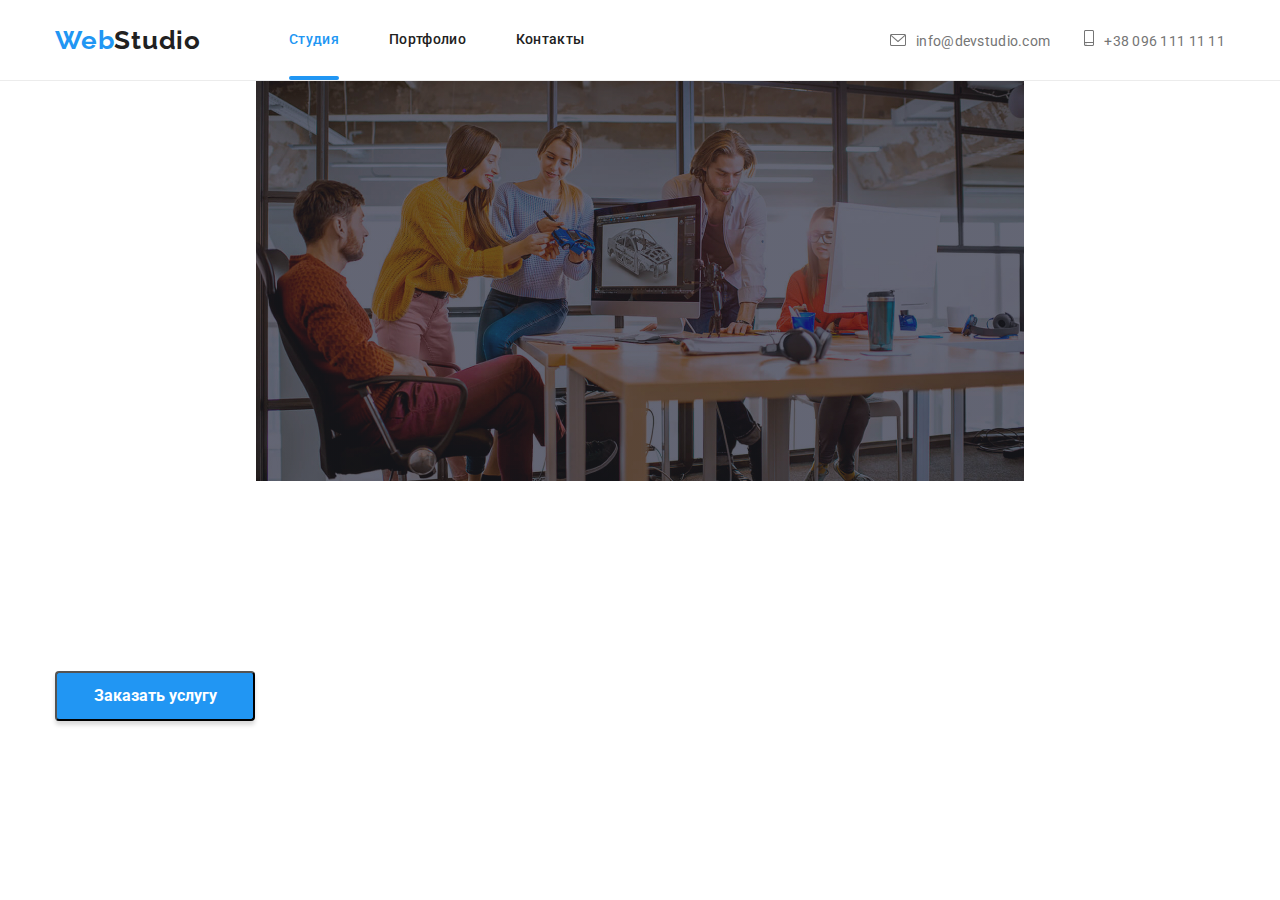
==== commit 206e02a0: "1" ====
--- a/index.html
+++ b/index.html
@@ -47,9 +47,9 @@
         </div>
         </div>
     </header>
-    <!-- <main> -->
+    <main> 
                 <!-- Слоган -->
-        <!-- <section class="hero">
+            <section class="hero"></section>
             <div class="container">
             <h1 class="slogan">ЭФФЕКТИВНЫЕ РЕШЕНИЯ  ДЛЯ ВАШЕГО БИЗНЕСА</h1>
             <button data-modal-open class="button-main" type="button"  > <span class="button-main-text" >Заказать услугу</span></button>
@@ -79,7 +79,7 @@
                 </div>
             </div>
             </div>
-        </section> -->
+        </section>
         <!-- Критерии  -->
     <!-- <section class="criterion">
         
--- a/css/main.min.css
+++ b/css/main.min.css
@@ -1,2 +1,2 @@
-.visually-hidden{position:absolute;width:1px;height:1px;margin:-1px;border:0;padding:0;white-space:nowrap;-webkit-clip-path:imset(100%);clip-path:imset(100%);clip:rect(0 0 0 0)}:root{--primary-text-color: #757575;--title-text-color: #212121;--dedicated-text-color: #2196f3;--heroandadress-text-color: #ffffff;--main-font: 'Roboto', sans-serif;--second-font: 'Raleway', sans-serif}h1,h2,h3,h4,h5,h6{margin:0}p{margin:0}address{font-style:normal}ul{list-style:none;padding:0px;margin:0px}body{font-family:var(--main-font);margin:0}a{text-decoration:none;color:var(--title-text-color)}.container-foot{width:1185px;padding:0 15px;margin:0 auto;-webkit-box-align:center;-ms-flex-align:center;align-items:center;display:block}.container-footer{width:100px;padding:0 15px;margin:0 auto;-webkit-box-align:center;-ms-flex-align:center;align-items:center;display:block}.portfolio{color:var(--dedicated-text-color)}.portfolio::after{content:'';position:absolute;display:inline-block;width:100%;height:4px;background-color:#2196f3;bottom:0;left:0}.studio{color:var(--dedicated-text-color)}.studio::after{content:'';position:absolute;display:inline-block;width:100%;height:4px;background-color:#2196f3;bottom:-8px;left:0}header{border-bottom:1px solid #ececec;background-color:var(--heroandadress-text-color)}.container{width:100%;padding-left:15px;padding-right:15px;margin:0 auto}@media screen and (min-width: 480px){.container{max-width:480px;margin:0 auto}}@media screen and (min-width: 768px){.container{max-width:768px;padding:0 15px}}@media screen and (min-width: 1200px){.container{max-width:1200px;padding:0 15px}}.logo{color:var(--dedicated-text-color)}.logo-a-list-link{position:relative;display:inline-block}.logo-a-list-link:hover,.logo-a-list-link:focus{color:var(--dedicated-text-color);-webkit-transition:250ms cubic-bezier(0.4, 0, 0.2, 1);transition:250ms cubic-bezier(0.4, 0, 0.2, 1)}.logo-a{font-family:var(--second-font);font-style:normal;font-weight:bold;letter-spacing:0.03em;color:var(--title-text-color)}.logo-a:hover,.logo-a:focus{color:var(--dedicated-text-color);-webkit-transition:250ms cubic-bezier(0.4, 0, 0.2, 1);transition:250ms cubic-bezier(0.4, 0, 0.2, 1)}.logo-a-list{font-style:normal;font-weight:500;letter-spacing:0.02em}@media screen and (min-width: 320px) and (max-width: 767px){.site-nav{display:-webkit-box;display:-ms-flexbox;display:flex;-webkit-box-align:center;-ms-flex-align:center;align-items:center;-webkit-box-pack:justify;-ms-flex-pack:justify;justify-content:space-between}.logo-a{font-size:24px;line-height:1.16}.logo-a-list-link{font-size:18px;line-height:1.16}.adress-mail{display:block;margin-bottom:16px;font-size:21px;line-height:1.16}.header-contact-tel{display:block;font-weight:500;font-size:21px;line-height:1.16;margin-bottom:60px}.menu.is-open{display:block;text-align:center}.menu-button{display:-webkit-inline-box;display:-ms-inline-flexbox;display:inline-flex;margin:0;padding:0;border:none;background-color:transparent}.menu-button .icon-close{display:none}.menu-button.is-open .icon-close{display:block}.menu-button.is-open .icon-menu{display:none}.menu{display:none}.menu .logo-a-list-item:not(:last-child){margin-bottom:40px}.menu .logo-a-list-item:first-child{padding-top:60px}.menu .logo-a-list-item:last-child{margin-bottom:60px}}@media screen and (min-width: 768px) and (max-width: 1199px){header .container{display:-webkit-box;display:-ms-flexbox;display:flex;-webkit-box-pack:justify;-ms-flex-pack:justify;justify-content:space-between}.menu.is-open{display:-webkit-box;display:-ms-flexbox;display:flex}.menu-button{display:none}.logo-a-list{display:-webkit-box;display:-ms-flexbox;display:flex}.adress-mail{display:block}.logo-a{display:block;font-size:24px;line-height:1.16;margin-top:26px;margin-bottom:26px;margin-right:88px}}.site-nav{border-bottom:1px solid #ececec;background-color:var(--heroandadress-text-color)}.header-contact-tel{color:var(--primary-text-color)}.header-contact-tel:hover,.header-contact-tel:focus{color:var(--dedicated-text-color);-webkit-transition:250ms cubic-bezier(0.4, 0, 0.2, 1);transition:250ms cubic-bezier(0.4, 0, 0.2, 1)}.header-contact-tel:hover .header-contact-tel-svg,.header-contact-tel:focus .header-contact-tel-svg{fill:var(--dedicated-text-color);-webkit-transition:250ms cubic-bezier(0.4, 0, 0.2, 1);transition:250ms cubic-bezier(0.4, 0, 0.2, 1)}.header-contact-tel{font-style:normal;letter-spacing:0.02em}.adress-mail{color:var(--primary-text-color);letter-spacing:0.02em;margin-bottom:16px}.adress-mail:hover,.adress-mail:focus{color:var(--dedicated-text-color);-webkit-transition:250ms cubic-bezier(0.4, 0, 0.2, 1);transition:250ms cubic-bezier(0.4, 0, 0.2, 1)}.adress-mail:hover .header-contact-svg,.adress-mail:focus .header-contact-svg{fill:var(--dedicated-text-color);-webkit-transition:250ms cubic-bezier(0.4, 0, 0.2, 1);transition:250ms cubic-bezier(0.4, 0, 0.2, 1)}.header-contact-svg{width:16px;height:12px;fill:#757575;margin-right:10px}.header-contact-tel-svg{width:10px;height:16px;fill:#757575;margin-right:10px}.hero{background-image:-webkit-gradient(linear, left top, left bottom, from(rgba(47,48,58,0.4)), to(rgba(47,48,58,0.4))),url("../images/imgherox1.jpg");background-image:linear-gradient(rgba(47,48,58,0.4), rgba(47,48,58,0.4)),url("../images/imgherox1.jpg");width:480px;height:400px;background-repeat:no-repeat;margin:0 auto}@media screen and (max-width: 480px){.hero{padding-right:60px;padding-left:60px}}@media screen and (min-device-pixel-ratio: 2), screen and (-webkit-min-device-pixel-ratio: 2), screen and (min-resolution: 192dpi), screen and (min-resolution: 2dppx){.hero{background-image:-webkit-gradient(linear, left top, left bottom, from(rgba(47,48,58,0.4)), to(rgba(47,48,58,0.4))),url("../images/imgherox2.jpg");background-image:linear-gradient(rgba(47,48,58,0.4), rgba(47,48,58,0.4)),url("../images/imgherox2.jpg");width:480px;height:400px;background-repeat:no-repeat;background-size:100%}}@media screen and (min-width: 768px){.slogan{padding-right:204px;padding-left:204px}}@media screen and (min-width: 768px){.hero{width:768px;background-image:-webkit-gradient(linear, left top, left bottom, from(rgba(47,48,58,0.4)), to(rgba(47,48,58,0.4))),url("../images/herotabletx1.jpg");background-image:linear-gradient(rgba(47,48,58,0.4), rgba(47,48,58,0.4)),url("../images/herotabletx1.jpg");background-size:contain}}@media screen and (min-device-pixel-ratio: 2), screen and (-webkit-min-device-pixel-ratio: 2), screen and (min-resolution: 192dpi), screen and (min-resolution: 2dppx){.hero{background-image:-webkit-gradient(linear, left top, left bottom, from(rgba(47,48,58,0.4)), to(rgba(47,48,58,0.4))),url("../images/herotabletx2.jpg");background-image:linear-gradient(rgba(47,48,58,0.4), rgba(47,48,58,0.4)),url("../images/herotabletx2.jpg");height:400px;background-repeat:no-repeat}}.slogan{display:block;font-style:normal;font-weight:900;padding-top:118px;font-size:26px;line-height:1.6;letter-spacing:0.06em;text-transform:uppercase;color:var(--heroandadress-text-color)}.button-main{background:#2196f3;-webkit-box-shadow:0px 4px 4px rgba(0,0,0,0.15);box-shadow:0px 4px 4px rgba(0,0,0,0.15);border-radius:4px;width:200px;height:50px;margin-top:30px}.button-main-text{font-family:var(--main-font);font-weight:bold;font-size:16px;line-height:30px;color:var(--heroandadress-text-color);min-width:200px;height:50px}.backdrop{position:fixed;top:0;left:0;width:100%;height:100%;background:rgba(0,0,0,0.2);z-index:1;-webkit-transition:250ms cubic-bezier(0.4, 0, 0.2, 1);transition:250ms cubic-bezier(0.4, 0, 0.2, 1)}.backdrop.is-hidden{opacity:0;pointer-events:none}.modal{position:absolute;top:50%;left:50%;-webkit-transform:translate(-50%, -50%);transform:translate(-50%, -50%);padding:40px;width:528px;height:581px;background-color:#ffffff;-webkit-box-shadow:0px 1px 3px rgba(0,0,0,0.12),0px 1px 1px rgba(0,0,0,0.14),0px 2px 1px rgba(0,0,0,0.2);box-shadow:0px 1px 3px rgba(0,0,0,0.12),0px 1px 1px rgba(0,0,0,0.14),0px 2px 1px rgba(0,0,0,0.2);border-radius:4px}.modal-svg{position:absolute;top:8px;right:8px;width:30px;height:30px;background:#ffffff;border-radius:50%;border:1px solid rgba(0,0,0,0.1);-webkit-box-sizing:border-box;box-sizing:border-box;-webkit-box-pack:center;-ms-flex-pack:center;justify-content:center;-webkit-box-align:center;-ms-flex-align:center;align-items:center;display:-webkit-box;display:-ms-flexbox;display:flex}.modal-svg:hover .modal-button-close,.modal-svg:focus .modal-button-close{fill:var(--dedicated-text-color);-webkit-transition:250ms cubic-bezier(0.4, 0, 0.2, 1);transition:250ms cubic-bezier(0.4, 0, 0.2, 1);cursor:pointer}.modal b{display:block;font-style:normal;font-weight:bold;font-size:20px;line-height:23px;text-align:center;letter-spacing:0.03em;color:#212121;margin-bottom:12px}.modal-form{display:-webkit-box;display:-ms-flexbox;display:flex;-webkit-box-orient:vertical;-webkit-box-direction:normal;-ms-flex-direction:column;flex-direction:column;text-align:left}.modal-form span{display:block;font-style:normal;font-weight:normal;font-size:12px;line-height:14px;letter-spacing:0.01em;color:#757575;margin-bottom:4px}.modal-form-input{width:100%;height:40px;border:1px solid rgba(33,33,33,0.2);-webkit-box-sizing:border-box;box-sizing:border-box;border-radius:4px;padding-left:42px;cursor:pointer}.modal-form-input:focus+.modal-icon{fill:var(--dedicated-text-color);-webkit-transition:250ms cubic-bezier(0.4, 0, 0.2, 1);transition:250ms cubic-bezier(0.4, 0, 0.2, 1)}.modal-form-input:focus{border-color:var(--dedicated-text-color);outline:none}.modal-form-input-waepper{position:relative}.modal-icon{position:absolute;top:50%;left:12px;-webkit-transform:translateY(-50%);transform:translateY(-50%)}.modal-form-message{font-style:normal;font-weight:normal;font-size:12px;line-height:14px;letter-spacing:0.01em;border:1px solid rgba(33,33,33,0.2);resize:none;height:120px;width:100%;padding:12px 16px;cursor:pointer}.modal-form-message:focus{border-color:var(--dedicated-text-color);outline:none}.modal-form-policy-text{margin-top:20px;font-weight:400;font-size:14px;line-height:1.71;letter-spacing:0.03em}.modal-form-policy-text::before{content:'';display:inline-block;width:16px;height:15px;border-radius:2px;border:2px solid #000000;margin-right:7px}.modal-form-policy:checked+.modal-form-policy-text::before{background-color:var(--dedicated-text-color);background-image:url("../images/Vector.svg");background-repeat:no-repeat;background-position:center;border-color:var(--dedicated-text-color);-webkit-transition:250ms cubic-bezier(0.4, 0, 0.2, 1);transition:250ms cubic-bezier(0.4, 0, 0.2, 1)}.modal-link-policy{text-decoration:underline;color:var(--dedicated-text-color);-webkit-transition:250ms cubic-bezier(0.4, 0, 0.2, 1);transition:250ms cubic-bezier(0.4, 0, 0.2, 1)}.modal-form-btn{width:200px;height:50px;background:#188ce8;-webkit-box-shadow:0px 4px 4px rgba(0,0,0,0.15);box-shadow:0px 4px 4px rgba(0,0,0,0.15);border-radius:4px;font-family:Roboto;font-style:normal;font-weight:bold;font-size:16px;line-height:30px;display:block;-webkit-box-align:center;-ms-flex-align:center;align-items:center;text-align:center;letter-spacing:0.06em;color:#ffffff;margin-top:30px;margin-left:auto;margin-right:auto;-webkit-transition:250ms cubic-bezier(0.4, 0, 0.2, 1);transition:250ms cubic-bezier(0.4, 0, 0.2, 1);cursor:pointer;border:none}.criterion{margin-bottom:94px}.criterion .criterion-list{display:-webkit-box;display:-ms-flexbox;display:flex}.criterion .criterion-title{font-style:normal;font-weight:bold;font-size:14px;line-height:1.14;letter-spacing:0.03em;text-transform:uppercase;color:var(--title-text-color);margin-bottom:10px}.criterion .criterion-list-text{font-style:normal;font-weight:normal;font-size:14px;line-height:1.71;letter-spacing:0.03em;color:var(--primary-text-color)}.criterion-list-item::before{content:'';display:block;width:270px;height:120px;background-position:center;background-repeat:no-repeat;background-color:#f5f4fa;margin-bottom:30px}.criterion .icon-antenna::before{background-image:url("../images/antenna.svg")}.criterion .icon-clock::before{background-image:url("../images/clock.svg")}.criterion .icon-diagram::before{background-image:url("../images/diagram.svg")}.criterion .icon-astronaut::before{background-image:url("../images/astronaut.svg")}.criterion .criterion-list-item:not(:last-child){margin-right:30px}.about-us-list{display:-webkit-box;display:-ms-flexbox;display:flex}.about-us{margin-bottom:94px}.about-us-title{font-weight:bold;font-size:36px;line-height:1.16;text-align:center;letter-spacing:0.03em;color:var(--title-text-color);margin-bottom:50px}.about-us-thumb:not(:last-child){margin-right:30px}.about-us-thumb{position:relative;width:370px;height:294px}.about-us-box{display:block;width:370px;height:70px;position:absolute;bottom:0;left:0;background:rgba(47,48,58,0.8)}.about-us-text{display:inline-block;font-style:normal;font-weight:bold;font-size:14px;line-height:16px;letter-spacing:0.03em;text-transform:uppercase;margin:27px 82px;color:#ffffff}.team{padding-top:94px;background-color:#f5f4fa}.team-list{display:-webkit-box;display:-ms-flexbox;display:flex}.team-list-item{width:270px;height:428px;-webkit-box-shadow:0px 1px 3px rgba(0,0,0,0.12),0px 1px 1px rgba(0,0,0,0.14),0px 2px 1px rgba(0,0,0,0.2);box-shadow:0px 1px 3px rgba(0,0,0,0.12),0px 1px 1px rgba(0,0,0,0.14),0px 2px 1px rgba(0,0,0,0.2);border-radius:0px 0px 4px 4px;background-color:var(--heroandadress-text-color);text-align:center;margin-bottom:94px}.team-list-item:not(:last-child){margin-right:30px}.team-img{margin-bottom:30px}.team-title{font-weight:bold;font-size:36px;line-height:1.16;text-align:center;letter-spacing:0.03em;color:var(--title-text-color);margin-bottom:50px}.team-list-title{font-style:normal;font-weight:500;font-size:16px;line-height:1.18;margin-bottom:10px}.team-list-text{font-style:normal;font-weight:normal;font-size:16px;line-height:1.18;color:var(--primary-text-color)}.team-list-link{display:-webkit-box;display:-ms-flexbox;display:flex;-webkit-box-pack:center;-ms-flex-pack:center;justify-content:center;margin-top:16px}.team-list-link-li:focus{background-color:#2196f3;-webkit-transition:250ms cubic-bezier(0.4, 0, 0.2, 1);transition:250ms cubic-bezier(0.4, 0, 0.2, 1)}.team-list-link-li:not(:last-child){margin-right:10px}.team-list-link-item{width:44px;height:44px;display:block;border-radius:50%;background-color:#ffffff;display:-webkit-box;display:-ms-flexbox;display:flex;-webkit-box-pack:center;-ms-flex-pack:center;justify-content:center;-webkit-box-align:center;-ms-flex-align:center;align-items:center}.team-list-link-item:hover,.team-list-link-item:focus{background-color:#2196f3;-webkit-transition:250ms cubic-bezier(0.4, 0, 0.2, 1);transition:250ms cubic-bezier(0.4, 0, 0.2, 1)}.team-list-link-item:hover .team-list-link-svg,.team-list-link-item:focus .team-list-link-svg{fill:#ffffff;-webkit-transition:250ms cubic-bezier(0.4, 0, 0.2, 1);transition:250ms cubic-bezier(0.4, 0, 0.2, 1)}.team-list-link-svg{width:20px;height:20px;fill:#afb1b8}.clients{margin-bottom:94px}.clients .clients-list{display:-webkit-box;display:-ms-flexbox;display:flex}.clients .clients-title{text-align:center;font-style:normal;font-weight:bold;font-size:36px;line-height:42px;margin-bottom:50px}.clients .clients-list-item:not(:last-child){margin-right:30px}.clients .clients-link{display:-webkit-box;display:-ms-flexbox;display:flex;width:170px;height:90px;border:1px solid #afb1b8;border-radius:4px}.clients .clients-svg{margin:auto;fill:#afb1b8}.clients-link:hover,.clients-link:focus{border:1px solid #2196f3;border-radius:4px;-webkit-transition:250ms cubic-bezier(0.4, 0, 0.2, 1);transition:250ms cubic-bezier(0.4, 0, 0.2, 1)}.clients-link:hover .clients-svg,.clients-link:focus .clients-svg{fill:#2196f3;-webkit-transition:250ms cubic-bezier(0.4, 0, 0.2, 1);transition:250ms cubic-bezier(0.4, 0, 0.2, 1)}.footer{background-color:#2f303a;padding-top:60px;padding-bottom:57px}.logo-a-footer{font-family:var(--second-font);font-style:normal;font-weight:bold;font-size:26px;line-height:1.19;letter-spacing:0.03em;color:var(--title-text-color);display:inline-block;margin-bottom:20px}.logo-a-footer-text{color:var(--heroandadress-text-color)}.footer-list-item:not(:last-child){margin-bottom:9px}.footer-list-text{color:var(--heroandadress-text-color)}.footer-list{font-style:normal;font-weight:normal;font-size:14px;line-height:1.71;letter-spacing:0.03em;color:rgba(255,255,255,0.6)}.footer-list-contact{color:var(--primary-text-color)}.footer-container{display:-webkit-box;display:-ms-flexbox;display:flex}.container-recconect{margin-top:12px;margin-left:70px}.container-recconect h4{font-style:normal;font-weight:bold;font-size:14px;line-height:16px;letter-spacing:0.03em;text-transform:uppercase;color:#ffffff}.container-recconect-list{display:-webkit-box;display:-ms-flexbox;display:flex;-webkit-box-pack:center;-ms-flex-pack:center;justify-content:center;margin-top:20px}.container-recconect-list-item:not(:last-child){margin-right:10px}.recconect-svg{width:20px;height:20px;fill:#ffffff}.recconect-list-link{width:44px;height:44px;border-radius:50%;background-color:rgba(255,255,255,0.1);display:-webkit-box;display:-ms-flexbox;display:flex;-webkit-box-pack:center;-ms-flex-pack:center;justify-content:center;-webkit-box-align:center;-ms-flex-align:center;align-items:center}.recconect-list-link:hover,.recconect-list-link:focus{background-color:#2196f3;-webkit-transition:250ms cubic-bezier(0.4, 0, 0.2, 1);transition:250ms cubic-bezier(0.4, 0, 0.2, 1)}.subscribe{margin-top:12px;margin-left:93px}.form-subscribe{display:-webkit-box;display:-ms-flexbox;display:flex}.subscribe h4{font-style:normal;font-weight:bold;font-size:14px;line-height:16px;letter-spacing:0.03em;text-transform:uppercase;color:#ffffff;margin-bottom:20px}.fas{width:358px;height:50px;border:1px solid rgba(255,255,255,0.3);-webkit-box-sizing:border-box;box-sizing:border-box;-webkit-filter:drop-shadow(0px 4px 4px rgba(0,0,0,0.15));filter:drop-shadow(0px 4px 4px rgba(0,0,0,0.15));border-radius:4px;background-color:#2f303a;color:rgba(255,255,255,0.6);margin-right:12px;padding-left:16px;padding-top:15px;padding-bottom:15px}.button-subscribe{display:-webkit-box;display:-ms-flexbox;display:flex;background:#2196f3;-webkit-box-shadow:0px 4px 4px rgba(0,0,0,0.15);box-shadow:0px 4px 4px rgba(0,0,0,0.15);border-radius:4px;width:200px;height:50px;-webkit-box-align:center;-ms-flex-align:center;align-items:center;-webkit-box-pack:center;-ms-flex-pack:center;justify-content:center;border:none}.button-subscribe::after{content:'';display:inline-block;width:24px;height:24px;background-image:url("../images/icon-send.svg");background-position:center}.button-subscribe span{font-family:Roboto;font-style:normal;font-weight:bold;font-size:16px;line-height:30px;letter-spacing:0.06em;color:#ffffff;margin-right:10px}.header-portfolio{margin-bottom:64px}.work-list-title{font-style:normal;font-weight:bold;font-size:18px;line-height:2;letter-spacing:0.06em;color:var(--title-text-color);margin-bottom:4px}.work-list-text{font-style:normal;font-weight:normal;font-size:16px;line-height:1.87;letter-spacing:0.03em;color:var(--primary-text-color)}.list-button{display:-webkit-box;display:-ms-flexbox;display:flex;-webkit-box-pack:center;-ms-flex-pack:center;justify-content:center;margin-bottom:34px}.list-button-item{height:38px}.list-button-item:not(:last-child){margin-right:8px}.work-button{background:#f5f4fa;padding:6px 22px;border-radius:4px;border:unset}.work-button:hover,.work-button:focus{background-color:var(--dedicated-text-color);-webkit-box-shadow:0px 4px 4px rgba(0,0,0,0.25);box-shadow:0px 4px 4px rgba(0,0,0,0.25);-webkit-transition:250ms cubic-bezier(0.4, 0, 0.2, 1);transition:250ms cubic-bezier(0.4, 0, 0.2, 1)}.work-button:hover .work-button-text,.work-button:focus .work-button-text{color:#ffffff;-webkit-transition:250ms cubic-bezier(0.4, 0, 0.2, 1);transition:250ms cubic-bezier(0.4, 0, 0.2, 1)}.work-button-text{font-style:normal;font-weight:500;font-size:16px;line-height:1.62}.work-list{display:-webkit-box;display:-ms-flexbox;display:flex;-ms-flex-wrap:wrap;flex-wrap:wrap;margin-bottom:94px}.work-list-item{margin-right:30px;margin-bottom:30px;width:370px;border:1px solid #eeeeee}.work-list-link{display:inline-block}.work-list-link:hover,.work-list-link:focus{-webkit-box-shadow:0px 4px 4px rgba(0,0,0,0.25);box-shadow:0px 4px 4px rgba(0,0,0,0.25);-webkit-transition:250ms cubic-bezier(0.4, 0, 0.2, 1);transition:250ms cubic-bezier(0.4, 0, 0.2, 1)}.work-list-link:hover .work-thumb-title,.work-list-link:focus .work-thumb-title{-webkit-transform:translateY(0%);transform:translateY(0%)}.work-list-item:nth-child(3n){margin-right:0}.text-container{margin:20px 24px}.work-thumb{position:relative;width:370px;height:294px;overflow:hidden}.work-thumb-title{position:absolute;width:100%;height:100%;-webkit-transform:translateY(100%);transform:translateY(100%);-webkit-transition:250ms cubic-bezier(0.4, 0, 0.2, 1);transition:250ms cubic-bezier(0.4, 0, 0.2, 1);background:rgba(33,150,243,0.9);padding:63px 24px;font-family:Roboto;font-style:normal;font-weight:normal;font-size:18px;line-height:28px;letter-spacing:0.03em;color:#ffffff}
+.visually-hidden{position:absolute;width:1px;height:1px;margin:-1px;border:0;padding:0;white-space:nowrap;-webkit-clip-path:imset(100%);clip-path:imset(100%);clip:rect(0 0 0 0)}:root{--primary-text-color: #757575;--title-text-color: #212121;--dedicated-text-color: #2196f3;--heroandadress-text-color: #ffffff;--main-font: 'Roboto', sans-serif;--second-font: 'Raleway', sans-serif}h1,h2,h3,h4,h5,h6{margin:0}p{margin:0}address{font-style:normal}ul{list-style:none;padding:0px;margin:0px}body{font-family:var(--main-font);margin:0}a{text-decoration:none;color:var(--title-text-color)}.container-foot{width:1185px;padding:0 15px;margin:0 auto;-webkit-box-align:center;-ms-flex-align:center;align-items:center;display:block}.container-footer{width:100px;padding:0 15px;margin:0 auto;-webkit-box-align:center;-ms-flex-align:center;align-items:center;display:block}.portfolio{color:var(--dedicated-text-color)}.portfolio::after{content:'';position:absolute;display:inline-block;width:100%;height:4px;background-color:#2196f3;bottom:0;left:0}.studio{color:var(--dedicated-text-color)}.studio::after{content:'';position:absolute;display:inline-block;width:100%;height:4px;background-color:#2196f3;bottom:-8px;left:0;border-radius:2px}header{border-bottom:1px solid #ececec;background-color:var(--heroandadress-text-color)}.container{width:100%;padding-left:15px;padding-right:15px;margin:0 auto}@media screen and (min-width: 480px){.container{max-width:480px;margin:0 auto}}@media screen and (min-width: 768px){.container{max-width:768px;padding:0 15px}}@media screen and (min-width: 1200px){.container{max-width:1200px;padding:0 15px}}.logo{color:var(--dedicated-text-color)}.logo-a-list-link{position:relative;display:inline-block}.logo-a-list-link:hover,.logo-a-list-link:focus{color:var(--dedicated-text-color);-webkit-transition:250ms cubic-bezier(0.4, 0, 0.2, 1);transition:250ms cubic-bezier(0.4, 0, 0.2, 1)}.logo-a{font-family:var(--second-font);font-style:normal;font-weight:bold;letter-spacing:0.03em;color:var(--title-text-color)}.logo-a:hover,.logo-a:focus{color:var(--dedicated-text-color);-webkit-transition:250ms cubic-bezier(0.4, 0, 0.2, 1);transition:250ms cubic-bezier(0.4, 0, 0.2, 1)}.logo-a-list{font-style:normal;font-weight:500;letter-spacing:0.02em}@media screen and (min-width: 320px) and (max-width: 767px){.site-nav{display:-webkit-box;display:-ms-flexbox;display:flex;-webkit-box-align:center;-ms-flex-align:center;align-items:center;-webkit-box-pack:justify;-ms-flex-pack:justify;justify-content:space-between}.logo-a{font-size:24px;line-height:1.16}.logo-a-list-link{font-size:18px;line-height:1.16}.adress-mail{display:block;margin-bottom:16px;font-size:21px;line-height:1.16}.header-contact-tel{display:block;font-weight:500;font-size:21px;line-height:1.16;margin-bottom:60px}.menu.is-open{display:block;text-align:center}.menu-button{display:-webkit-inline-box;display:-ms-inline-flexbox;display:inline-flex;margin:0;padding:0;border:none;background-color:transparent}.menu-button .icon-close{display:none}.menu-button.is-open .icon-close{display:block}.menu-button.is-open .icon-menu{display:none}.menu{display:none}.menu .logo-a-list-item:not(:last-child){margin-bottom:40px}.menu .logo-a-list-item:first-child{padding-top:60px}.menu .logo-a-list-item:last-child{margin-bottom:60px}}@media screen and (min-width: 768px) and (max-width: 1199px){header .container{display:-webkit-box;display:-ms-flexbox;display:flex;-webkit-box-pack:justify;-ms-flex-pack:justify;justify-content:space-between}.menu.is-open{display:-webkit-box;display:-ms-flexbox;display:flex}.menu-button{display:none}.logo-a-list{display:-webkit-box;display:-ms-flexbox;display:flex;margin-right:81px;margin-top:32px}.logo-a-list-item:not(:last-child){margin-right:50px}.adress-mail{display:block}.logo-a{display:block;font-size:24px;line-height:1.16;margin-top:26px;margin-bottom:26px;margin-right:88px}.logo-a-list-link{font-size:14px;line-height:1.14}.adress-mail{font-size:12px;line-height:1.16;margin-top:21px;margin-bottom:10px}.header-contact-tel{font-size:12px;line-height:1.16}.studio::after{bottom:-32px}}@media screen and (min-width: 1200px){header .container{display:-webkit-box;display:-ms-flexbox;display:flex;-webkit-box-pack:justify;-ms-flex-pack:justify;justify-content:space-between;-webkit-box-align:center;-ms-flex-align:center;align-items:center;height:80px}.menu.is-open{display:-webkit-box;display:-ms-flexbox;display:flex;width:100%;-webkit-box-pack:justify;-ms-flex-pack:justify;justify-content:space-between}.menu-button{display:none}.logo-a-list{display:-webkit-box;display:-ms-flexbox;display:flex}.logo-a-list-link{font-size:14px;line-height:1.14}.logo-a-list-item:not(:last-child){margin-right:50px}.logo-a{font-size:26px;line-height:1.19;display:block;margin-top:26px;margin-bottom:26px;margin-right:88px}.adress-mail{font-size:14px;line-height:1.14;margin-right:30px}.header-contact-tel{font-size:14px;line-height:1.14}.studio::after{bottom:-32px}}.header-contact-tel{color:var(--primary-text-color)}.header-contact-tel:hover,.header-contact-tel:focus{color:var(--dedicated-text-color);-webkit-transition:250ms cubic-bezier(0.4, 0, 0.2, 1);transition:250ms cubic-bezier(0.4, 0, 0.2, 1)}.header-contact-tel:hover .header-contact-tel-svg,.header-contact-tel:focus .header-contact-tel-svg{fill:var(--dedicated-text-color);-webkit-transition:250ms cubic-bezier(0.4, 0, 0.2, 1);transition:250ms cubic-bezier(0.4, 0, 0.2, 1)}.header-contact-tel{font-style:normal;letter-spacing:0.02em}.adress-mail{color:var(--primary-text-color);letter-spacing:0.02em}.adress-mail:hover,.adress-mail:focus{color:var(--dedicated-text-color);-webkit-transition:250ms cubic-bezier(0.4, 0, 0.2, 1);transition:250ms cubic-bezier(0.4, 0, 0.2, 1)}.adress-mail:hover .header-contact-svg,.adress-mail:focus .header-contact-svg{fill:var(--dedicated-text-color);-webkit-transition:250ms cubic-bezier(0.4, 0, 0.2, 1);transition:250ms cubic-bezier(0.4, 0, 0.2, 1)}.header-contact-svg{width:16px;height:12px;fill:#757575;margin-right:10px}.header-contact-tel-svg{width:10px;height:16px;fill:#757575;margin-right:10px}.hero{background-image:-webkit-gradient(linear, left top, left bottom, from(rgba(47,48,58,0.4)), to(rgba(47,48,58,0.4))),url("../images/imgherox1.jpg");background-image:linear-gradient(rgba(47,48,58,0.4), rgba(47,48,58,0.4)),url("../images/imgherox1.jpg");width:480px;height:400px;background-repeat:no-repeat;margin:0 auto}@media screen and (max-width: 480px){.hero{padding-right:60px;padding-left:60px}}@media screen and (min-device-pixel-ratio: 2), screen and (-webkit-min-device-pixel-ratio: 2), screen and (min-resolution: 192dpi), screen and (min-resolution: 2dppx){.hero{background-image:-webkit-gradient(linear, left top, left bottom, from(rgba(47,48,58,0.4)), to(rgba(47,48,58,0.4))),url("../images/imgherox2.jpg");background-image:linear-gradient(rgba(47,48,58,0.4), rgba(47,48,58,0.4)),url("../images/imgherox2.jpg");width:480px;height:400px;background-repeat:no-repeat;background-size:100%}}@media screen and (min-width: 768px){.slogan{padding-right:204px;padding-left:204px}}@media screen and (min-width: 768px){.hero{width:768px;background-image:-webkit-gradient(linear, left top, left bottom, from(rgba(47,48,58,0.4)), to(rgba(47,48,58,0.4))),url("../images/herotabletx1.jpg");background-image:linear-gradient(rgba(47,48,58,0.4), rgba(47,48,58,0.4)),url("../images/herotabletx1.jpg");background-size:contain}}@media screen and (min-device-pixel-ratio: 2), screen and (-webkit-min-device-pixel-ratio: 2), screen and (min-resolution: 192dpi), screen and (min-resolution: 2dppx){.hero{background-image:-webkit-gradient(linear, left top, left bottom, from(rgba(47,48,58,0.4)), to(rgba(47,48,58,0.4))),url("../images/herotabletx2.jpg");background-image:linear-gradient(rgba(47,48,58,0.4), rgba(47,48,58,0.4)),url("../images/herotabletx2.jpg");height:400px;background-repeat:no-repeat}}.slogan{display:block;font-style:normal;font-weight:900;padding-top:118px;font-size:26px;line-height:1.6;letter-spacing:0.06em;text-transform:uppercase;color:var(--heroandadress-text-color)}.button-main{background:#2196f3;-webkit-box-shadow:0px 4px 4px rgba(0,0,0,0.15);box-shadow:0px 4px 4px rgba(0,0,0,0.15);border-radius:4px;width:200px;height:50px;margin-top:30px}.button-main-text{font-family:var(--main-font);font-weight:bold;font-size:16px;line-height:30px;color:var(--heroandadress-text-color);min-width:200px;height:50px}.backdrop{position:fixed;top:0;left:0;width:100%;height:100%;background:rgba(0,0,0,0.2);z-index:1;-webkit-transition:250ms cubic-bezier(0.4, 0, 0.2, 1);transition:250ms cubic-bezier(0.4, 0, 0.2, 1)}.backdrop.is-hidden{opacity:0;pointer-events:none}.modal{position:absolute;top:50%;left:50%;-webkit-transform:translate(-50%, -50%);transform:translate(-50%, -50%);padding:40px;width:528px;height:581px;background-color:#ffffff;-webkit-box-shadow:0px 1px 3px rgba(0,0,0,0.12),0px 1px 1px rgba(0,0,0,0.14),0px 2px 1px rgba(0,0,0,0.2);box-shadow:0px 1px 3px rgba(0,0,0,0.12),0px 1px 1px rgba(0,0,0,0.14),0px 2px 1px rgba(0,0,0,0.2);border-radius:4px}.modal-svg{position:absolute;top:8px;right:8px;width:30px;height:30px;background:#ffffff;border-radius:50%;border:1px solid rgba(0,0,0,0.1);-webkit-box-sizing:border-box;box-sizing:border-box;-webkit-box-pack:center;-ms-flex-pack:center;justify-content:center;-webkit-box-align:center;-ms-flex-align:center;align-items:center;display:-webkit-box;display:-ms-flexbox;display:flex}.modal-svg:hover .modal-button-close,.modal-svg:focus .modal-button-close{fill:var(--dedicated-text-color);-webkit-transition:250ms cubic-bezier(0.4, 0, 0.2, 1);transition:250ms cubic-bezier(0.4, 0, 0.2, 1);cursor:pointer}.modal b{display:block;font-style:normal;font-weight:bold;font-size:20px;line-height:23px;text-align:center;letter-spacing:0.03em;color:#212121;margin-bottom:12px}.modal-form{display:-webkit-box;display:-ms-flexbox;display:flex;-webkit-box-orient:vertical;-webkit-box-direction:normal;-ms-flex-direction:column;flex-direction:column;text-align:left}.modal-form span{display:block;font-style:normal;font-weight:normal;font-size:12px;line-height:14px;letter-spacing:0.01em;color:#757575;margin-bottom:4px}.modal-form-input{width:100%;height:40px;border:1px solid rgba(33,33,33,0.2);-webkit-box-sizing:border-box;box-sizing:border-box;border-radius:4px;padding-left:42px;cursor:pointer}.modal-form-input:focus+.modal-icon{fill:var(--dedicated-text-color);-webkit-transition:250ms cubic-bezier(0.4, 0, 0.2, 1);transition:250ms cubic-bezier(0.4, 0, 0.2, 1)}.modal-form-input:focus{border-color:var(--dedicated-text-color);outline:none}.modal-form-input-waepper{position:relative}.modal-icon{position:absolute;top:50%;left:12px;-webkit-transform:translateY(-50%);transform:translateY(-50%)}.modal-form-message{font-style:normal;font-weight:normal;font-size:12px;line-height:14px;letter-spacing:0.01em;border:1px solid rgba(33,33,33,0.2);resize:none;height:120px;width:100%;padding:12px 16px;cursor:pointer}.modal-form-message:focus{border-color:var(--dedicated-text-color);outline:none}.modal-form-policy-text{margin-top:20px;font-weight:400;font-size:14px;line-height:1.71;letter-spacing:0.03em}.modal-form-policy-text::before{content:'';display:inline-block;width:16px;height:15px;border-radius:2px;border:2px solid #000000;margin-right:7px}.modal-form-policy:checked+.modal-form-policy-text::before{background-color:var(--dedicated-text-color);background-image:url("../images/Vector.svg");background-repeat:no-repeat;background-position:center;border-color:var(--dedicated-text-color);-webkit-transition:250ms cubic-bezier(0.4, 0, 0.2, 1);transition:250ms cubic-bezier(0.4, 0, 0.2, 1)}.modal-link-policy{text-decoration:underline;color:var(--dedicated-text-color);-webkit-transition:250ms cubic-bezier(0.4, 0, 0.2, 1);transition:250ms cubic-bezier(0.4, 0, 0.2, 1)}.modal-form-btn{width:200px;height:50px;background:#188ce8;-webkit-box-shadow:0px 4px 4px rgba(0,0,0,0.15);box-shadow:0px 4px 4px rgba(0,0,0,0.15);border-radius:4px;font-family:Roboto;font-style:normal;font-weight:bold;font-size:16px;line-height:30px;display:block;-webkit-box-align:center;-ms-flex-align:center;align-items:center;text-align:center;letter-spacing:0.06em;color:#ffffff;margin-top:30px;margin-left:auto;margin-right:auto;-webkit-transition:250ms cubic-bezier(0.4, 0, 0.2, 1);transition:250ms cubic-bezier(0.4, 0, 0.2, 1);cursor:pointer;border:none}.criterion{margin-bottom:94px}.criterion .criterion-list{display:-webkit-box;display:-ms-flexbox;display:flex}.criterion .criterion-title{font-style:normal;font-weight:bold;font-size:14px;line-height:1.14;letter-spacing:0.03em;text-transform:uppercase;color:var(--title-text-color);margin-bottom:10px}.criterion .criterion-list-text{font-style:normal;font-weight:normal;font-size:14px;line-height:1.71;letter-spacing:0.03em;color:var(--primary-text-color)}.criterion-list-item::before{content:'';display:block;width:270px;height:120px;background-position:center;background-repeat:no-repeat;background-color:#f5f4fa;margin-bottom:30px}.criterion .icon-antenna::before{background-image:url("../images/antenna.svg")}.criterion .icon-clock::before{background-image:url("../images/clock.svg")}.criterion .icon-diagram::before{background-image:url("../images/diagram.svg")}.criterion .icon-astronaut::before{background-image:url("../images/astronaut.svg")}.criterion .criterion-list-item:not(:last-child){margin-right:30px}.about-us-list{display:-webkit-box;display:-ms-flexbox;display:flex}.about-us{margin-bottom:94px}.about-us-title{font-weight:bold;font-size:36px;line-height:1.16;text-align:center;letter-spacing:0.03em;color:var(--title-text-color);margin-bottom:50px}.about-us-thumb:not(:last-child){margin-right:30px}.about-us-thumb{position:relative;width:370px;height:294px}.about-us-box{display:block;width:370px;height:70px;position:absolute;bottom:0;left:0;background:rgba(47,48,58,0.8)}.about-us-text{display:inline-block;font-style:normal;font-weight:bold;font-size:14px;line-height:16px;letter-spacing:0.03em;text-transform:uppercase;margin:27px 82px;color:#ffffff}.team{padding-top:94px;background-color:#f5f4fa}.team-list{display:-webkit-box;display:-ms-flexbox;display:flex}.team-list-item{width:270px;height:428px;-webkit-box-shadow:0px 1px 3px rgba(0,0,0,0.12),0px 1px 1px rgba(0,0,0,0.14),0px 2px 1px rgba(0,0,0,0.2);box-shadow:0px 1px 3px rgba(0,0,0,0.12),0px 1px 1px rgba(0,0,0,0.14),0px 2px 1px rgba(0,0,0,0.2);border-radius:0px 0px 4px 4px;background-color:var(--heroandadress-text-color);text-align:center;margin-bottom:94px}.team-list-item:not(:last-child){margin-right:30px}.team-img{margin-bottom:30px}.team-title{font-weight:bold;font-size:36px;line-height:1.16;text-align:center;letter-spacing:0.03em;color:var(--title-text-color);margin-bottom:50px}.team-list-title{font-style:normal;font-weight:500;font-size:16px;line-height:1.18;margin-bottom:10px}.team-list-text{font-style:normal;font-weight:normal;font-size:16px;line-height:1.18;color:var(--primary-text-color)}.team-list-link{display:-webkit-box;display:-ms-flexbox;display:flex;-webkit-box-pack:center;-ms-flex-pack:center;justify-content:center;margin-top:16px}.team-list-link-li:focus{background-color:#2196f3;-webkit-transition:250ms cubic-bezier(0.4, 0, 0.2, 1);transition:250ms cubic-bezier(0.4, 0, 0.2, 1)}.team-list-link-li:not(:last-child){margin-right:10px}.team-list-link-item{width:44px;height:44px;display:block;border-radius:50%;background-color:#ffffff;display:-webkit-box;display:-ms-flexbox;display:flex;-webkit-box-pack:center;-ms-flex-pack:center;justify-content:center;-webkit-box-align:center;-ms-flex-align:center;align-items:center}.team-list-link-item:hover,.team-list-link-item:focus{background-color:#2196f3;-webkit-transition:250ms cubic-bezier(0.4, 0, 0.2, 1);transition:250ms cubic-bezier(0.4, 0, 0.2, 1)}.team-list-link-item:hover .team-list-link-svg,.team-list-link-item:focus .team-list-link-svg{fill:#ffffff;-webkit-transition:250ms cubic-bezier(0.4, 0, 0.2, 1);transition:250ms cubic-bezier(0.4, 0, 0.2, 1)}.team-list-link-svg{width:20px;height:20px;fill:#afb1b8}.clients{margin-bottom:94px}.clients .clients-list{display:-webkit-box;display:-ms-flexbox;display:flex}.clients .clients-title{text-align:center;font-style:normal;font-weight:bold;font-size:36px;line-height:42px;margin-bottom:50px}.clients .clients-list-item:not(:last-child){margin-right:30px}.clients .clients-link{display:-webkit-box;display:-ms-flexbox;display:flex;width:170px;height:90px;border:1px solid #afb1b8;border-radius:4px}.clients .clients-svg{margin:auto;fill:#afb1b8}.clients-link:hover,.clients-link:focus{border:1px solid #2196f3;border-radius:4px;-webkit-transition:250ms cubic-bezier(0.4, 0, 0.2, 1);transition:250ms cubic-bezier(0.4, 0, 0.2, 1)}.clients-link:hover .clients-svg,.clients-link:focus .clients-svg{fill:#2196f3;-webkit-transition:250ms cubic-bezier(0.4, 0, 0.2, 1);transition:250ms cubic-bezier(0.4, 0, 0.2, 1)}.footer{background-color:#2f303a;padding-top:60px;padding-bottom:57px}.logo-a-footer{font-family:var(--second-font);font-style:normal;font-weight:bold;font-size:26px;line-height:1.19;letter-spacing:0.03em;color:var(--title-text-color);display:inline-block;margin-bottom:20px}.logo-a-footer-text{color:var(--heroandadress-text-color)}.footer-list-item:not(:last-child){margin-bottom:9px}.footer-list-text{color:var(--heroandadress-text-color)}.footer-list{font-style:normal;font-weight:normal;font-size:14px;line-height:1.71;letter-spacing:0.03em;color:rgba(255,255,255,0.6)}.footer-list-contact{color:var(--primary-text-color)}.footer-container{display:-webkit-box;display:-ms-flexbox;display:flex}.container-recconect{margin-top:12px;margin-left:70px}.container-recconect h4{font-style:normal;font-weight:bold;font-size:14px;line-height:16px;letter-spacing:0.03em;text-transform:uppercase;color:#ffffff}.container-recconect-list{display:-webkit-box;display:-ms-flexbox;display:flex;-webkit-box-pack:center;-ms-flex-pack:center;justify-content:center;margin-top:20px}.container-recconect-list-item:not(:last-child){margin-right:10px}.recconect-svg{width:20px;height:20px;fill:#ffffff}.recconect-list-link{width:44px;height:44px;border-radius:50%;background-color:rgba(255,255,255,0.1);display:-webkit-box;display:-ms-flexbox;display:flex;-webkit-box-pack:center;-ms-flex-pack:center;justify-content:center;-webkit-box-align:center;-ms-flex-align:center;align-items:center}.recconect-list-link:hover,.recconect-list-link:focus{background-color:#2196f3;-webkit-transition:250ms cubic-bezier(0.4, 0, 0.2, 1);transition:250ms cubic-bezier(0.4, 0, 0.2, 1)}.subscribe{margin-top:12px;margin-left:93px}.form-subscribe{display:-webkit-box;display:-ms-flexbox;display:flex}.subscribe h4{font-style:normal;font-weight:bold;font-size:14px;line-height:16px;letter-spacing:0.03em;text-transform:uppercase;color:#ffffff;margin-bottom:20px}.fas{width:358px;height:50px;border:1px solid rgba(255,255,255,0.3);-webkit-box-sizing:border-box;box-sizing:border-box;-webkit-filter:drop-shadow(0px 4px 4px rgba(0,0,0,0.15));filter:drop-shadow(0px 4px 4px rgba(0,0,0,0.15));border-radius:4px;background-color:#2f303a;color:rgba(255,255,255,0.6);margin-right:12px;padding-left:16px;padding-top:15px;padding-bottom:15px}.button-subscribe{display:-webkit-box;display:-ms-flexbox;display:flex;background:#2196f3;-webkit-box-shadow:0px 4px 4px rgba(0,0,0,0.15);box-shadow:0px 4px 4px rgba(0,0,0,0.15);border-radius:4px;width:200px;height:50px;-webkit-box-align:center;-ms-flex-align:center;align-items:center;-webkit-box-pack:center;-ms-flex-pack:center;justify-content:center;border:none}.button-subscribe::after{content:'';display:inline-block;width:24px;height:24px;background-image:url("../images/icon-send.svg");background-position:center}.button-subscribe span{font-family:Roboto;font-style:normal;font-weight:bold;font-size:16px;line-height:30px;letter-spacing:0.06em;color:#ffffff;margin-right:10px}.header-portfolio{margin-bottom:64px}.work-list-title{font-style:normal;font-weight:bold;font-size:18px;line-height:2;letter-spacing:0.06em;color:var(--title-text-color);margin-bottom:4px}.work-list-text{font-style:normal;font-weight:normal;font-size:16px;line-height:1.87;letter-spacing:0.03em;color:var(--primary-text-color)}.list-button{display:-webkit-box;display:-ms-flexbox;display:flex;-webkit-box-pack:center;-ms-flex-pack:center;justify-content:center;margin-bottom:34px}.list-button-item{height:38px}.list-button-item:not(:last-child){margin-right:8px}.work-button{background:#f5f4fa;padding:6px 22px;border-radius:4px;border:unset}.work-button:hover,.work-button:focus{background-color:var(--dedicated-text-color);-webkit-box-shadow:0px 4px 4px rgba(0,0,0,0.25);box-shadow:0px 4px 4px rgba(0,0,0,0.25);-webkit-transition:250ms cubic-bezier(0.4, 0, 0.2, 1);transition:250ms cubic-bezier(0.4, 0, 0.2, 1)}.work-button:hover .work-button-text,.work-button:focus .work-button-text{color:#ffffff;-webkit-transition:250ms cubic-bezier(0.4, 0, 0.2, 1);transition:250ms cubic-bezier(0.4, 0, 0.2, 1)}.work-button-text{font-style:normal;font-weight:500;font-size:16px;line-height:1.62}.work-list{display:-webkit-box;display:-ms-flexbox;display:flex;-ms-flex-wrap:wrap;flex-wrap:wrap;margin-bottom:94px}.work-list-item{margin-right:30px;margin-bottom:30px;width:370px;border:1px solid #eeeeee}.work-list-link{display:inline-block}.work-list-link:hover,.work-list-link:focus{-webkit-box-shadow:0px 4px 4px rgba(0,0,0,0.25);box-shadow:0px 4px 4px rgba(0,0,0,0.25);-webkit-transition:250ms cubic-bezier(0.4, 0, 0.2, 1);transition:250ms cubic-bezier(0.4, 0, 0.2, 1)}.work-list-link:hover .work-thumb-title,.work-list-link:focus .work-thumb-title{-webkit-transform:translateY(0%);transform:translateY(0%)}.work-list-item:nth-child(3n){margin-right:0}.text-container{margin:20px 24px}.work-thumb{position:relative;width:370px;height:294px;overflow:hidden}.work-thumb-title{position:absolute;width:100%;height:100%;-webkit-transform:translateY(100%);transform:translateY(100%);-webkit-transition:250ms cubic-bezier(0.4, 0, 0.2, 1);transition:250ms cubic-bezier(0.4, 0, 0.2, 1);background:rgba(33,150,243,0.9);padding:63px 24px;font-family:Roboto;font-style:normal;font-weight:normal;font-size:18px;line-height:28px;letter-spacing:0.03em;color:#ffffff}
 /*# sourceMappingURL=main.min.css.map */